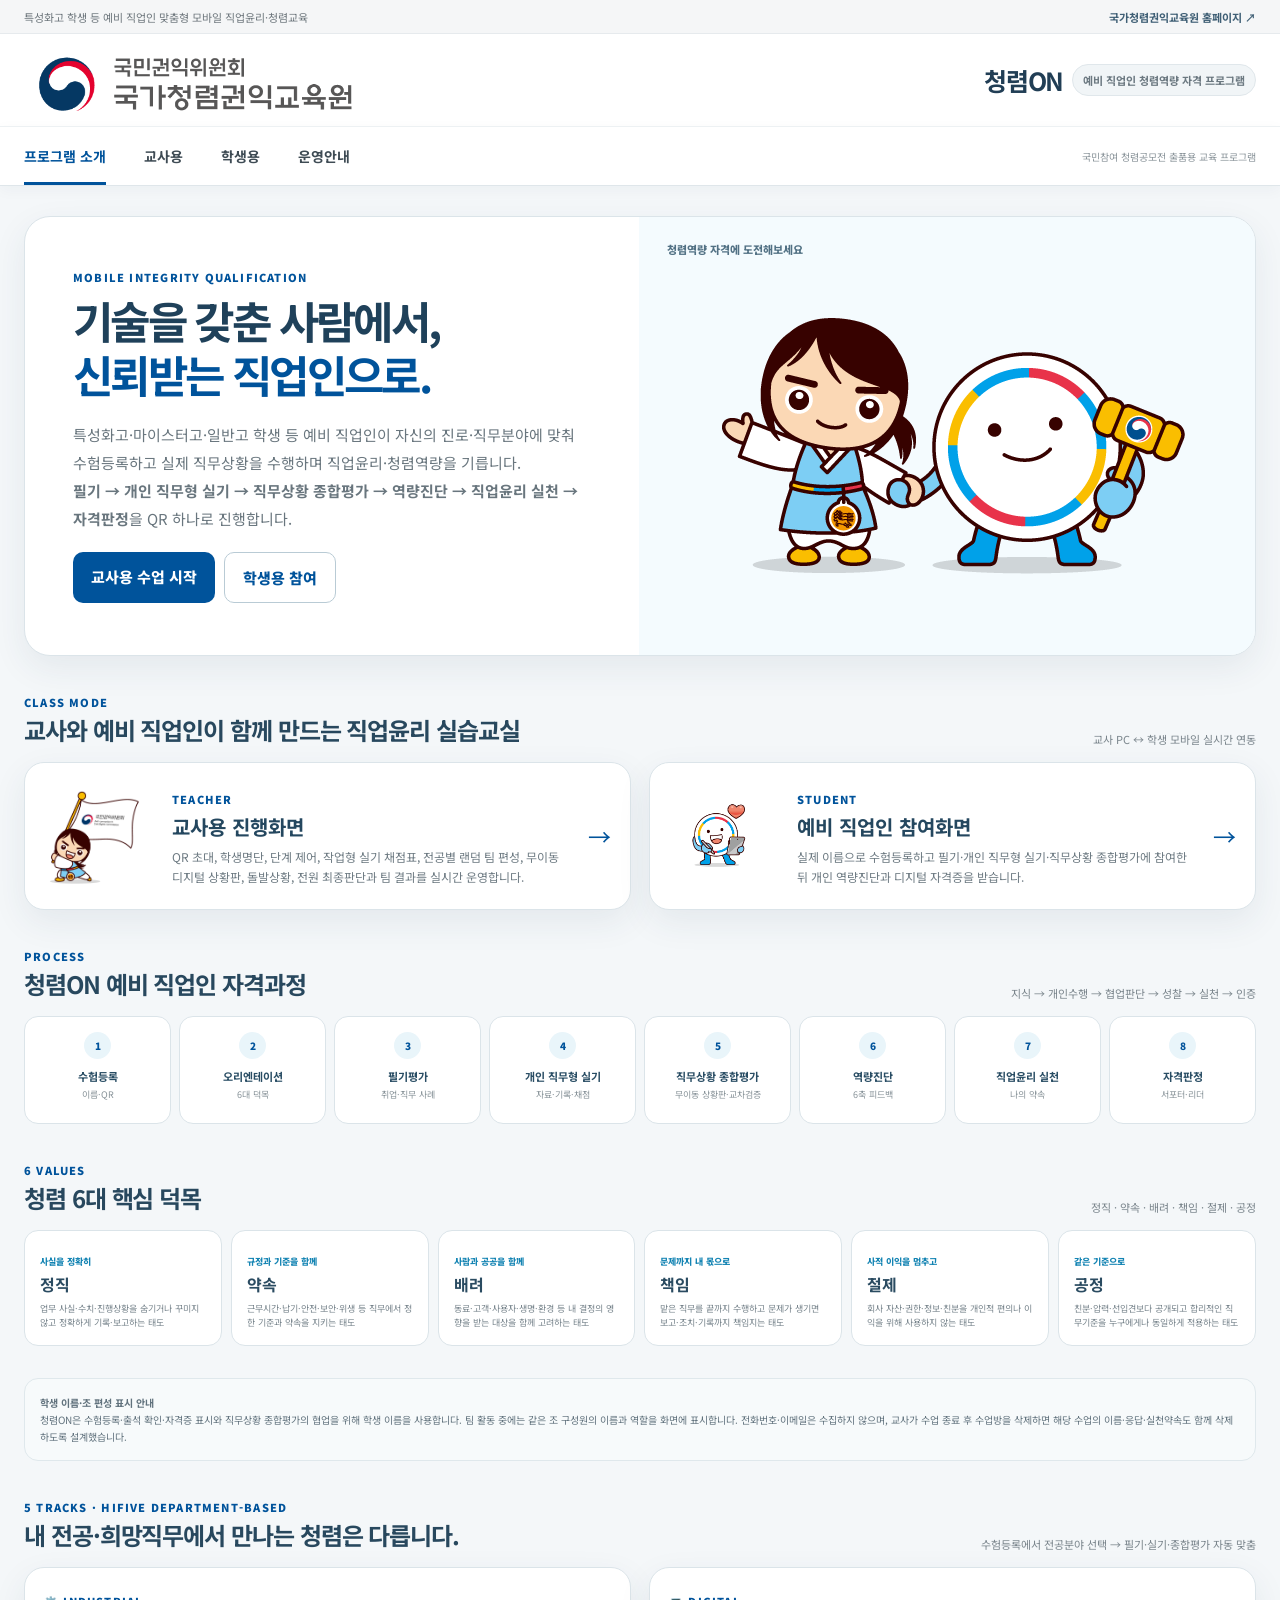
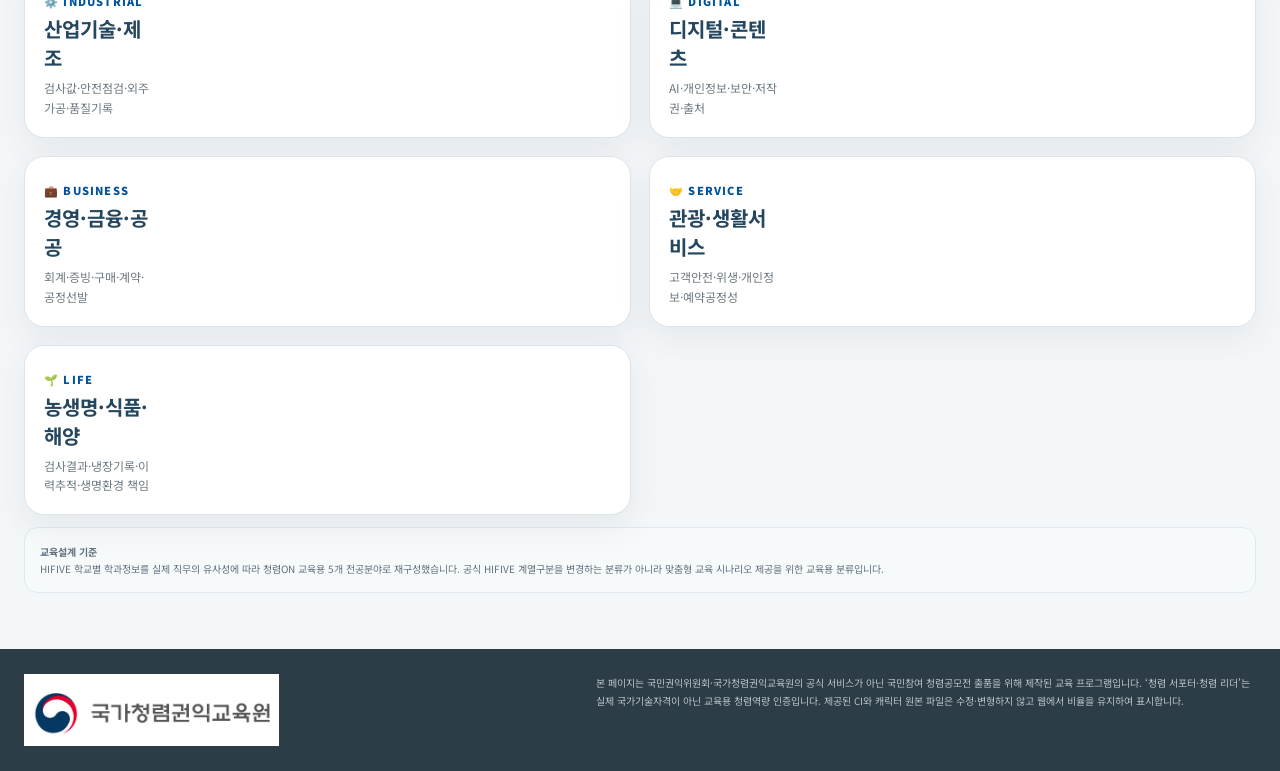
==== index.html @ a8a43e07 "Add files via upload" ====
<!doctype html><html lang="ko"><head><meta charset="utf-8"><meta name="viewport" content="width=device-width,initial-scale=1"><title>청렴ON | 선택으로 완성하는 청렴역량</title><link rel="stylesheet" href="assets/styles.css?v=8.7.0"></head><body>
<a class="skip" href="#main">본문 바로가기</a><div class="utility"><div class="utility-inner"><span>특성화고 학생 등 예비 직업인 맞춤형 모바일 직업윤리·청렴교육</span><a href="https://edu.acrc.go.kr/" target="_blank" rel="noopener">국가청렴권익교육원 홈페이지 ↗</a></div></div>
<header class="site-header"><div class="header-inner"><img class="official-ci" src="assets/official/ci-education.png" alt="국가청렴권익교육원"><div class="service-tag"><strong>청렴ON</strong><span>예비 직업인 청렴역량 자격 프로그램</span></div></div></header>
<nav class="main-nav"><div class="nav-inner"><a class="active" href="index.html">프로그램 소개</a><a href="teacher.html">교사용</a><a href="student.html">학생용</a><a href="SETUP.html">운영안내</a><span class="nav-spacer"></span><span class="contest-note">국민참여 청렴공모전 출품용 교육 프로그램</span></div></nav>
<main id="main" class="main-wrap"><section class="hero"><div class="hero-copy"><span class="eyebrow">MOBILE INTEGRITY QUALIFICATION</span><h1>기술을 갖춘 사람에서,<br><em>신뢰받는 직업인으로.</em></h1><p>특성화고·마이스터고·일반고 학생 등 예비 직업인이 자신의 진로·직무분야에 맞춰 수험등록하고 실제 직무상황을 수행하며 직업윤리·청렴역량을 기릅니다.<br><b>필기 → 개인 직무형 실기 → 직무상황 종합평가 → 역량진단 → 직업윤리 실천 → 자격판정</b>을 QR 하나로 진행합니다.</p><div class="hero-actions"><a class="btn primary large" href="teacher.html">교사용 수업 시작</a><a class="btn outline large" href="student.html">학생용 참여</a></div></div><div class="hero-visual"><img class="official-character hero-character" src="assets/official/character-together.png" alt="국민권익위원회 캐릭터가 함께 서 있는 모습"></div></section>
<section class="section"><div class="section-title"><div><span class="eyebrow">CLASS MODE</span><h2>교사와 예비 직업인이 함께 만드는 직업윤리 실습교실</h2></div><p>교사 PC ↔ 학생 모바일 실시간 연동</p></div><div class="role-grid"><a class="role-card" href="teacher.html"><img class="official-character role-character" src="assets/official/character-class-open.png" alt="청렴ON 안내 캐릭터"><div><span class="eyebrow">TEACHER</span><h3>교사용 진행화면</h3><p>QR 초대, 학생명단, 단계 제어, 작업형 실기 채점표, 전공별 랜덤 팀 편성, 무이동 디지털 상황판, 돌발상황, 전원 최종판단과 팀 결과를 실시간 운영합니다.</p></div><span class="arrow">→</span></a><a class="role-card" href="student.html"><img class="official-character role-character" src="assets/official/character-tablet.png" alt="태블릿을 사용하는 국민권익위원회 캐릭터"><div><span class="eyebrow">STUDENT</span><h3>예비 직업인 참여화면</h3><p>실제 이름으로 수험등록하고 필기·개인 직무형 실기·직무상황 종합평가에 참여한 뒤 개인 역량진단과 디지털 자격증을 받습니다.</p></div><span class="arrow">→</span></a></div></section>
<section class="section"><div class="section-title"><div><span class="eyebrow">PROCESS</span><h2>청렴ON 예비 직업인 자격과정</h2></div><p>지식 → 개인수행 → 협업판단 → 성찰 → 실천 → 인증</p></div><div class="flow"><div class="flow-item"><span class="num">1</span><b>수험등록</b><span>이름·QR</span></div><div class="flow-item"><span class="num">2</span><b>오리엔테이션</b><span>6대 덕목</span></div><div class="flow-item"><span class="num">3</span><b>필기평가</b><span>취업·직무 사례</span></div><div class="flow-item"><span class="num">4</span><b>개인 직무형 실기</b><span>자료·기록·채점</span></div><div class="flow-item"><span class="num">5</span><b>직무상황 종합평가</b><span>무이동 상황판·교차검증</span></div><div class="flow-item"><span class="num">6</span><b>역량진단</b><span>6축 피드백</span></div><div class="flow-item"><span class="num">7</span><b>직업윤리 실천</b><span>나의 약속</span></div><div class="flow-item"><span class="num">8</span><b>자격판정</b><span>서포터·리더</span></div></div></section>
<section class="section"><div class="section-title"><div><span class="eyebrow">6 VALUES</span><h2>청렴 6대 핵심 덕목</h2></div><p>정직 · 약속 · 배려 · 책임 · 절제 · 공정</p></div><div id="virtues" class="virtue-grid"></div></section>
<section class="section privacy-note"><b>학생 이름·조 편성 표시 안내</b><br>청렴ON은 수험등록·출석 확인·자격증 표시와 직무상황 종합평가의 협업을 위해 학생 이름을 사용합니다. 팀 활동 중에는 같은 조 구성원의 이름과 역할을 화면에 표시합니다. 전화번호·이메일은 수집하지 않으며, 교사가 수업 종료 후 수업방을 삭제하면 해당 수업의 이름·응답·실천약속도 함께 삭제하도록 설계했습니다.</section><section class="section"><div class="section-title"><div><span class="eyebrow">5 TRACKS · HIFIVE DEPARTMENT-BASED</span><h2>내 전공·희망직무에서 만나는 청렴은 다릅니다.</h2></div><p>수험등록에서 전공분야 선택 → 필기·실기·종합평가 자동 맞춤</p></div><div class="role-grid"><div class="role-card"><div><span class="eyebrow">⚙️ INDUSTRIAL</span><h3>산업기술·제조</h3><p>검사값·안전점검·외주가공·품질기록</p></div></div><div class="role-card"><div><span class="eyebrow">💻 DIGITAL</span><h3>디지털·콘텐츠</h3><p>AI·개인정보·보안·저작권·출처</p></div></div><div class="role-card"><div><span class="eyebrow">💼 BUSINESS</span><h3>경영·금융·공공</h3><p>회계·증빙·구매·계약·공정선발</p></div></div><div class="role-card"><div><span class="eyebrow">🤝 SERVICE</span><h3>관광·생활서비스</h3><p>고객안전·위생·개인정보·예약공정성</p></div></div><div class="role-card"><div><span class="eyebrow">🌱 LIFE</span><h3>농생명·식품·해양</h3><p>검사결과·냉장기록·이력추적·생명환경 책임</p></div></div></div><div class="privacy-note" style="margin-top:12px"><b>교육설계 기준</b><br>HIFIVE 학교별 학과정보를 실제 직무의 유사성에 따라 청렴ON 교육용 5개 전공분야로 재구성했습니다. 공식 HIFIVE 계열구분을 변경하는 분류가 아니라 맞춤형 교육 시나리오 제공을 위한 교육용 분류입니다.</div></section></main>
<footer class="site-footer"><div class="footer-inner"><img class="footer-ci" src="assets/official/ci-commission.jpg" alt="국민권익위원회 국가청렴권익교육원"><div class="footer-disclaimer">본 페이지는 국민권익위원회·국가청렴권익교육원의 공식 서비스가 아닌 국민참여 청렴공모전 출품을 위해 제작된 교육 프로그램입니다. ‘청렴 서포터·청렴 리더’는 실제 국가기술자격이 아닌 교육용 청렴역량 인증입니다. 제공된 CI와 캐릭터 원본 파일은 수정·변형하지 않고 웹에서 비율을 유지하여 표시합니다.</div></div></footer>
<script src="js/content.js?v=8.7.0"></script><script>document.getElementById('virtues').innerHTML=CHEONGRYEOM_CONTENT.virtues.map(v=>`<article class="virtue-card"><small>${v.tag}</small><b>${v.name}</b><p>${v.desc}</p></article>`).join('');</script></body></html>
---- assets/styles.css ----
@import url('https://fonts.googleapis.com/css2?family=Noto+Sans+KR:wght@400;500;600;700;800;900&display=swap');
:root{--navy:#00539b;--navy2:#083e6b;--deep:#263a4b;--blue:#159bd7;--sky:#eef8fc;--pale:#f6f9fb;--red:#e71d45;--yellow:#f7b916;--ink:#242b31;--muted:#6d7880;--line:#dbe4e9;--green:#168064;--gold:#aa7610;--white:#fff;--shadow:0 12px 34px rgba(34,65,86,.08)}
*{box-sizing:border-box}html{font-family:'Noto Sans KR','Malgun Gothic',sans-serif;color:var(--ink);background:#f4f7f9}body{margin:0}button,input,textarea,select{font:inherit}button{cursor:pointer}a{color:inherit;text-decoration:none}.hidden{display:none!important}.skip{position:absolute;left:-9999px}.skip:focus{left:12px;top:8px;background:#fff;border:2px solid var(--navy);padding:10px;z-index:999}
.utility{height:34px;background:#f5f6f7;border-bottom:1px solid #e6eaed;color:#6e777d;font-size:11px}.utility-inner,.header-inner,.nav-inner,.main-wrap,.footer-inner{max-width:1320px;margin:auto}.utility-inner{height:100%;padding:0 24px;display:flex;align-items:center;justify-content:space-between}.utility-inner a{font-weight:700;color:#3f5f75}
.site-header{background:#fff}.header-inner{height:92px;padding:0 24px;display:flex;align-items:center;justify-content:space-between}.official-ci{display:block;width:340px;height:auto;max-width:48vw}.service-tag{display:flex;align-items:center;gap:9px}.service-tag strong{font-size:25px;letter-spacing:-.05em;color:#213e55}.service-tag span{font-size:11px;font-weight:700;color:#6b7880;background:#f1f5f7;border:1px solid #e0e7eb;border-radius:999px;padding:7px 10px}
.main-nav{background:#fff;border-top:1px solid #edf1f3;border-bottom:1px solid #dfe6ea;box-shadow:0 4px 14px rgba(25,56,75,.04)}.nav-inner{height:58px;padding:0 24px;display:flex;align-items:center;gap:38px}.nav-inner a{font-size:14px;font-weight:700;color:#3e4b54;position:relative;height:58px;display:flex;align-items:center}.nav-inner a.active,.nav-inner a:hover{color:var(--navy)}.nav-inner a.active:after{content:'';position:absolute;left:0;right:0;bottom:0;height:3px;background:var(--navy)}.nav-spacer{flex:1}.contest-note{font-size:10px;color:#8a949a}
.main-wrap{padding:30px 24px 56px}.hero{background:#fff;border:1px solid var(--line);border-radius:26px;box-shadow:var(--shadow);display:grid;grid-template-columns:1.05fr .95fr;min-height:410px;overflow:hidden}.hero-copy{padding:52px 48px;display:flex;flex-direction:column;justify-content:center}.eyebrow{font-size:11px;letter-spacing:.11em;color:var(--navy);font-weight:900;margin-bottom:9px}.hero h1{font-size:44px;line-height:1.22;letter-spacing:-.06em;margin:0;color:#1f415a}.hero h1 em{font-style:normal;color:var(--navy)}.hero p{font-size:15px;line-height:1.85;color:#69767e;margin:20px 0}.hero-actions{display:flex;gap:9px;flex-wrap:wrap}.hero-visual{background:#f4fbfe;display:flex;align-items:center;justify-content:center;padding:25px;position:relative}.hero-visual:before{content:'청렴역량 자격에 도전해보세요';position:absolute;top:24px;left:28px;font-size:11px;font-weight:800;color:#527184}.official-character{display:block;width:auto;height:auto;max-width:100%;object-fit:contain;object-position:center}.hero-character{max-width:566px}.character-panel{background:#fff;border:1px solid var(--line);border-radius:16px;display:flex;align-items:center;justify-content:center;padding:12px;overflow:hidden}.character-panel img{display:block;width:auto;height:auto;max-width:100%}.no-edit-note{font-size:9px;color:#8b969d;margin-top:7px;text-align:center}
.btn{border:0;border-radius:10px;padding:11px 15px;font-weight:800;transition:.15s}.btn.primary{background:var(--navy);color:#fff}.btn.primary:hover{background:#06477e}.btn.outline{background:#fff;color:var(--navy);border:1px solid #b9cbd5}.btn.soft{background:#eaf6fb;color:#135d84}.btn.danger{background:#fff1f3;color:#a91e39;border:1px solid #efcbd2}.btn.gold{background:#9e7219;color:#fff}.btn.full{width:100%}.btn.large{padding:14px 18px;font-size:15px}.btn:disabled{opacity:.42;cursor:not-allowed}
.section{margin-top:32px}.section-title{display:flex;align-items:end;justify-content:space-between;margin-bottom:15px}.section-title h2{font-size:24px;color:#28485e;letter-spacing:-.045em;margin:0}.section-title p{font-size:11px;color:#7a858c;margin:0}.role-grid{display:grid;grid-template-columns:1fr 1fr;gap:18px}.role-card{background:#fff;border:1px solid var(--line);border-radius:20px;box-shadow:var(--shadow);display:grid;grid-template-columns:110px 1fr auto;align-items:center;gap:18px;padding:19px;transition:.17s}.role-card:hover{transform:translateY(-2px);border-color:#b5d1de}.role-character{width:100px;height:auto;max-width:100%}.role-card h3{font-size:20px;color:#24475f;margin:3px 0 6px}.role-card p{font-size:12px;line-height:1.65;color:#6e7b83;margin:0}.arrow{font-size:23px;color:var(--navy)}
.flow{display:grid;grid-template-columns:repeat(8,1fr);gap:8px}.flow-item{background:#fff;border:1px solid var(--line);border-radius:14px;padding:15px 8px;text-align:center;min-height:108px}.flow-item .num{display:grid;place-items:center;width:27px;height:27px;border-radius:50%;background:#e9f5fa;color:var(--navy);font-size:10px;font-weight:900;margin:0 auto 9px}.flow-item b{display:block;font-size:11px;color:#294d64}.flow-item span{display:block;font-size:9px;color:#879298;margin-top:4px}.virtue-grid{display:grid;grid-template-columns:repeat(6,1fr);gap:9px}.virtue-card{background:#fff;border:1px solid var(--line);border-radius:14px;padding:15px}.virtue-card small{font-size:9px;color:#1484b3;font-weight:800}.virtue-card b{display:block;color:#2a4b61;margin:2px 0}.virtue-card p{font-size:9px;line-height:1.6;color:#76838b;margin:6px 0 0}.privacy-note{background:#f7fafb;border:1px solid #dfe8ec;border-radius:14px;padding:15px;font-size:10px;line-height:1.7;color:#61727d}
.site-footer{background:#2d3d48;color:#d9e1e5}.footer-inner{padding:25px 24px;display:flex;justify-content:space-between;gap:30px;font-size:10px;line-height:1.8}.footer-ci{width:255px;height:auto;max-width:45vw;background:#fff}.footer-disclaimer{max-width:660px;color:#b8c2c8}
/* app header */
.app-body{min-height:100vh;background:#f3f6f8}.app-top{position:sticky;top:0;z-index:60;background:#fff;border-bottom:1px solid var(--line);box-shadow:0 3px 12px rgba(23,52,70,.04)}.app-top-inner{max-width:1500px;height:76px;margin:auto;padding:0 22px;display:flex;align-items:center;justify-content:space-between}.app-logo{width:285px;height:auto;max-width:48vw}.app-service{display:flex;align-items:center;gap:9px}.app-service b{font-size:19px;color:#27475e}.mode-label{font-size:9px;color:#fff;background:var(--navy);padding:5px 7px;border-radius:5px;font-weight:900}.status-pill{font-size:10px;background:#eef6f9;color:#315c72;padding:7px 10px;border-radius:999px;font-weight:800}.status-pill.online:before{content:'● ';color:#11a277}.status-pill.error{background:#fff0f2;color:#b21f3c}.app-shell{max-width:1500px;margin:auto;padding:24px}.card{background:#fff;border:1px solid var(--line);border-radius:20px;box-shadow:var(--shadow)}
input,textarea,select{width:100%;border:1px solid #c8d5dc;border-radius:10px;padding:12px 13px;background:#fff;outline:none}input:focus,textarea:focus,select:focus{border-color:#178bc0;box-shadow:0 0 0 3px rgba(21,155,215,.10)}label{display:block;font-size:11px;font-weight:800;color:#4b5962;margin:10px 0 5px}.helper{font-size:10px;color:#7d8b93;line-height:1.7}.field-note{font-size:9px;line-height:1.55;color:#7f8c94;margin-top:5px}.setup-block{max-width:980px;margin:45px auto;padding:30px}.setup-grid{display:grid;grid-template-columns:1.1fr .9fr;gap:26px}.setup-visual{background:#f3fbfe;border-radius:16px;padding:18px;display:flex;align-items:center;justify-content:center}.setup-visual img{max-width:333px}.setup-block h1{color:#24485f;letter-spacing:-.05em;margin:5px 0 11px}.setup-info{background:#f7fafb;border-radius:14px;padding:16px}.setup-info li{font-size:10px;line-height:1.85;color:#617079}.toast{position:fixed;left:50%;bottom:22px;transform:translate(-50%,20px);opacity:0;background:#172530;color:#fff;padding:10px 15px;border-radius:10px;font-size:11px;z-index:100;transition:.2s}.toast.show{opacity:1;transform:translate(-50%,0)}
/* teacher */
.teacher-layout{display:grid;grid-template-columns:300px 1fr;gap:20px}.teacher-side{padding:17px;position:sticky;top:100px;height:calc(100vh - 124px);overflow:auto}.room-panel{background:#eef8fc;border:1px solid #cfe5ee;border-radius:14px;padding:14px;text-align:center}.room-panel small{font-size:9px;color:#567282}.room-panel strong{display:block;font-size:35px;letter-spacing:.12em;color:#174e70;margin:3px 0 8px}.qr-wrap{display:grid;place-items:center;min-height:185px;padding:10px}.qr-wrap img,.qr-wrap canvas{max-width:170px!important;height:auto!important}.participant-row{display:flex;justify-content:space-between;align-items:center;border-top:1px solid var(--line);border-bottom:1px solid var(--line);padding:11px 2px;font-size:10px}.participant-row strong{font-size:22px;color:#23526f}.stage-nav{display:grid;gap:4px;margin:13px 0}.stage-btn{border:0;background:transparent;border-radius:9px;padding:8px 9px;text-align:left;color:#66757f;font-size:10px;font-weight:700}.stage-btn span{display:inline-grid;place-items:center;width:23px;height:23px;border-radius:50%;background:#eef3f5;margin-right:7px;font-size:8px}.stage-btn.active{background:#e9f5fa;color:#174f70}.stage-btn.active span{background:#17658e;color:#fff}.side-actions{display:grid;gap:6px}.teacher-main{display:grid;gap:17px}.control-card{padding:22px;min-height:330px}.section-head{display:flex;justify-content:space-between;gap:14px;align-items:start}.section-head h1,.section-head h3{margin:3px 0;color:#284c64;letter-spacing:-.04em}.section-head h1{font-size:26px}.control-actions{display:flex;gap:7px;flex-wrap:wrap}.content-box{background:#f7fafb;border-radius:15px;padding:20px;margin-top:17px}.teacher-content-grid{display:grid;grid-template-columns:1fr 210px;gap:18px;align-items:center}.teacher-char img{max-width:200px}.content-box h2{font-size:22px;line-height:1.5;color:#27343c;margin:7px 0}.context-box{font-size:11px;color:#60717a;line-height:1.75;margin:11px 0}.option-grid{display:grid;grid-template-columns:1fr 1fr;gap:8px}.option-view{background:#fff;border:1px solid var(--line);border-radius:10px;padding:10px;font-size:10px;line-height:1.55}.option-view b{color:#1c6388}.teacher-grid{display:grid;grid-template-columns:1.2fr .8fr;gap:17px}.stats-card,.competency-card,.roster-card{padding:19px;min-height:280px}.response-chip{font-size:9px;background:#edf6f9;color:#215b79;padding:6px 8px;border-radius:999px;font-weight:900}.bar-row{display:grid;grid-template-columns:26px 1fr 72px;gap:8px;align-items:center;margin:12px 0}.bar-letter{font-weight:900;color:#1c6388}.bar-track{height:24px;background:#edf2f4;border-radius:7px;overflow:hidden}.bar-fill{height:100%;background:#1888b9;transition:.3s}.bar-value{text-align:right;font-size:9px;font-weight:800}.change-box{margin-top:12px;background:#eff8fc;border:1px solid #d1e7f0;border-radius:10px;padding:10px;font-size:10px;color:#355d70}.empty{min-height:170px;display:grid;place-items:center;text-align:center;color:#8a979f;font-size:10px}.comp-row{margin:11px 0}.comp-meta{display:flex;justify-content:space-between;font-size:9px;margin-bottom:4px}.comp-meta b{color:#1a5d80}.comp-track{height:7px;background:#edf2f4;border-radius:99px;overflow:hidden}.comp-track span{display:block;height:100%;background:#167fae;border-radius:99px}.discussion-tools{display:flex;gap:6px;margin-top:11px}.result-summary{display:grid;grid-template-columns:repeat(3,1fr);gap:8px;margin-top:12px}.result-tile{background:#fff;border:1px solid var(--line);border-radius:11px;padding:12px;text-align:center}.result-tile b{font-size:23px;color:#225674;display:block}.result-tile span{font-size:8px;color:#7d8990}.roster-card{margin-top:17px}.roster-list{display:grid;grid-template-columns:repeat(4,1fr);gap:7px;margin-top:12px}.roster-item{border:1px solid var(--line);background:#fbfcfd;border-radius:9px;padding:9px}.roster-item b{display:block;font-size:11px;color:#294e65}.roster-item span{font-size:8px;color:#7e8b93}.roster-item.done{background:#f1f9f6;border-color:#d3e9e1}
/* student */
.student-top .app-top-inner{height:64px;padding:0 13px}.student-top .app-logo{width:235px;max-width:70vw}.student-shell{max-width:540px;margin:auto;padding:15px 13px 42px}.student-progress{margin:1px 2px 12px}.progress-meta{display:flex;justify-content:space-between;font-size:9px;color:#75838b;margin-bottom:5px}.progress-track{height:7px;background:#dfe8ec;border-radius:99px;overflow:hidden}.progress-track span{display:block;height:100%;background:#1685b5;transition:.25s}.student-card{padding:20px;min-height:450px}.student-header-grid{display:grid;grid-template-columns:1fr 132px;gap:12px;align-items:center}.student-character{display:flex;align-items:center;justify-content:center}.student-character img{max-width:128px}.student-card h1{font-size:27px;line-height:1.35;color:#244a62;letter-spacing:-.055em;margin:7px 0}.student-card h2{font-size:21px;line-height:1.45;letter-spacing:-.045em;margin:11px 0}.student-card h3{font-size:14px;line-height:1.55}.stage-tag{display:inline-flex;padding:5px 8px;border-radius:999px;background:#e9f5fa;color:#175f84;font-size:8px;font-weight:900}.student-context{background:#f7fafb;border-radius:12px;padding:13px;font-size:11px;line-height:1.75;color:#5e6d76;margin:12px 0}.choices{display:grid;gap:8px;margin-top:13px}.choice{width:100%;border:1px solid #c8d5dc;border-radius:12px;background:#fff;padding:12px;text-align:left;display:grid;grid-template-columns:29px 1fr;gap:8px;color:#293841}.choice-letter{width:26px;height:26px;border-radius:7px;background:#edf4f7;display:grid;place-items:center;color:#1c6388;font-weight:900}.choice.selected{border-color:#176b94;background:#f7fbfd;box-shadow:0 0 0 2px rgba(23,107,148,.07)}.choice:disabled{cursor:default}.student-submit{margin-top:16px}.feedback{margin-top:12px;border-radius:10px;padding:11px;font-size:10px;line-height:1.7}.feedback.info{background:#edf6fb;color:#31576b}.feedback.good{background:#edf8f4;color:#1c6653}.waiting{text-align:center;padding:34px 8px}.waiting img{max-width:250px;margin:auto}.waiting h2{color:#284c64}.waiting p{font-size:10px;color:#73818a;line-height:1.8}.student-virtues{display:grid;grid-template-columns:1fr 1fr;gap:7px;margin-top:12px}.student-virtue{border:1px solid var(--line);border-radius:10px;padding:9px}.student-virtue b{display:block;color:#28506a}.student-virtue span{font-size:9.5px;font-weight:700;color:#526873;line-height:1.7}.student-comp{margin:16px 0}.score-box{background:#f7fafb;border-radius:13px;padding:13px;margin:13px 0}.score-main{display:flex;justify-content:space-between;align-items:end}.score-main strong{font-size:36px;color:#225979}.score-grid{display:grid;grid-template-columns:1fr 1fr;gap:7px;margin-top:8px}.score-grid div{background:#fff;border:1px solid var(--line);border-radius:8px;padding:8px}.score-grid span{display:block;font-size:8px;color:#7c8990}.score-grid b{font-size:16px;color:#275873}.certificate{position:relative;overflow:hidden;border:3px double #1e5b7e;padding:19px 13px;text-align:center;background:#fff;margin-top:12px}.certificate img{width:245px;height:auto;max-width:90%}.certificate .cert-type{font-size:8px;color:#77848c;margin-top:11px}.certificate h2{font-size:27px;color:#255b79;margin:7px}.certificate.leader h2{color:#8e6817}.certificate .cert-name{font-size:19px;font-weight:900;margin:10px}.certificate .cert-text{font-size:9px;color:#5f6d75;line-height:1.8}.certificate .cert-date{font-size:9px;font-weight:700;margin-top:11px}.public-result{background:#f1f8fb;border-radius:10px;padding:10px;margin-top:11px;font-size:9px;color:#416173}.pledge-area textarea{min-height:105px;resize:vertical}.name-privacy{background:#fff8e9;border:1px solid #f1dfae;border-radius:10px;padding:9px;font-size:8px;color:#6f6042;line-height:1.6;margin-top:10px}
.config-alert{max-width:820px;margin:50px auto;padding:30px}.config-alert h1{color:#244a62}.code-line{background:#172530;color:#dce9ef;border-radius:9px;padding:11px;font-family:monospace;font-size:9px;overflow:auto}
@media(max-width:1100px){.flow{grid-template-columns:repeat(4,1fr)}.virtue-grid{grid-template-columns:repeat(3,1fr)}.teacher-layout{grid-template-columns:260px 1fr}.teacher-grid{grid-template-columns:1fr}.option-grid{grid-template-columns:1fr}.teacher-content-grid{grid-template-columns:1fr}.teacher-char{display:none}.roster-list{grid-template-columns:repeat(3,1fr)}}
@media(max-width:760px){.utility{display:none}.header-inner{height:70px;padding:0 13px}.official-ci{width:260px;max-width:66vw}.service-tag strong{font-size:18px}.service-tag span{display:none}.nav-inner{height:50px;padding:0 13px;gap:22px;overflow:auto}.nav-inner a{height:50px;white-space:nowrap;font-size:12px}.contest-note{display:none}.main-wrap{padding:16px 13px 36px}.hero{grid-template-columns:1fr}.hero-copy{padding:29px 22px}.hero h1{font-size:30px}.hero p{font-size:12px}.hero-visual{padding:18px}.hero-visual:before{display:none}.hero-character{max-width:100%}.role-grid{grid-template-columns:1fr}.role-card{grid-template-columns:80px 1fr auto}.role-character{width:72px}.flow{grid-template-columns:repeat(2,1fr)}.virtue-grid{grid-template-columns:repeat(2,1fr)}.footer-inner{flex-direction:column}.footer-ci{max-width:260px}.setup-grid{grid-template-columns:1fr}.teacher-layout{display:block}.teacher-side{position:static;height:auto;margin-bottom:14px}.teacher-grid{grid-template-columns:1fr}.section-head{flex-direction:column}.roster-list{grid-template-columns:repeat(2,1fr)}.student-header-grid{grid-template-columns:1fr 100px}.student-character img{max-width:98px}}
@media(max-width:390px){.student-header-grid{grid-template-columns:1fr}.student-character{display:none}.student-virtues{grid-template-columns:1fr}.roster-list{grid-template-columns:1fr}}
@media print{body *{visibility:hidden}.certificate,.certificate *{visibility:visible}.certificate{position:absolute;left:0;top:0;width:100%;box-shadow:none}}


/* v4 - 6대 청렴역량 조합 기반 청렴유형 */
.integrity-type-card{
  margin:16px 0;
  padding:16px;
  border:1px solid #cfe2ea;
  border-radius:16px;
  background:linear-gradient(135deg,#f8fcfe,#eef8fc);
  display:grid;
  grid-template-columns:72px 1fr;
  gap:14px;
  align-items:start
}
.integrity-type-card.compact{grid-template-columns:56px 1fr;padding:12px}
.integrity-type-symbol{
  width:68px;height:68px;border-radius:50%;
  display:grid;place-items:center;
  background:#fff;border:1px solid #d8e7ed;
  font-size:34px;box-shadow:0 7px 18px rgba(30,92,120,.08)
}
.integrity-type-kicker{
  display:block;font-size:8px;font-weight:900;letter-spacing:.08em;
  color:#1676a2;margin-bottom:3px
}
.integrity-type-card h3{
  margin:0 0 5px!important;font-size:18px!important;color:#234e68!important
}
.integrity-type-figure{
  font-size:10px;color:#5f737f;margin-bottom:8px
}
.integrity-type-figure b{color:#245d7b}
.integrity-type-top{display:flex;gap:6px;flex-wrap:wrap;margin-bottom:8px}
.integrity-type-top span{
  padding:5px 8px;border-radius:999px;background:#fff;
  border:1px solid #d7e5eb;font-size:9px;font-weight:800;color:#245b76
}
.integrity-type-card p{
  margin:0 0 9px;font-size:10px;line-height:1.7;color:#536873
}
.integrity-mission{
  padding:9px 10px;border-radius:10px;background:#fff9e8;
  border:1px solid #f0dfac;font-size:9px;line-height:1.65;color:#675939
}
.integrity-type-card small{
  display:block;margin-top:7px;font-size:7.5px;line-height:1.5;color:#829097
}
.cert-integrity-type{
  display:inline-block;margin:1px 0 10px;padding:5px 9px;border-radius:999px;
  background:#eef7fb;color:#245d7b;font-size:8px;font-weight:900
}
.type-distribution{
  margin-top:12px;padding:12px;border:1px solid #d7e5eb;border-radius:12px;background:#f8fbfc
}
.type-distribution>b{display:block;font-size:10px;color:#2b566f;margin-bottom:8px}
.type-distribution-grid{display:grid;grid-template-columns:repeat(3,1fr);gap:6px}
.type-distribution-grid span{
  display:flex;justify-content:space-between;gap:8px;
  border:1px solid #e0e9ed;border-radius:8px;background:#fff;padding:7px;
  font-size:8px;color:#64757e
}
.type-distribution-grid strong{color:#285c78}
.type-distribution small{display:block;margin-top:7px;font-size:7.5px;color:#839097}
@media(max-width:520px){
  .integrity-type-card{grid-template-columns:1fr;text-align:left}
  .integrity-type-symbol{width:58px;height:58px;font-size:29px}
  .type-distribution-grid{grid-template-columns:1fr 1fr}
}


/* v5.0 작업형 실기시험 고도화 */
.work-exam-head{display:flex;justify-content:space-between;gap:14px;align-items:flex-start;margin-bottom:12px}.work-exam-head h2{margin:5px 0 6px!important}.work-exam-head p{font-size:10px;line-height:1.65;color:#61727c;margin:0}.work-code{min-width:72px;padding:9px 10px;border-radius:12px;background:#063b5c;color:#fff;text-align:center}.work-code small{display:block;font-size:7px;opacity:.72}.work-code b{display:block;font-size:13px;letter-spacing:.06em;margin-top:2px}
.work-timer{display:grid;grid-template-columns:auto auto;justify-content:space-between;gap:8px;align-items:center;border:1px solid #bcdbe8;background:#edf8fc;border-radius:14px;padding:10px 12px;margin:12px 0}.work-timer span{font-size:8px;font-weight:900;color:#39728e}.work-timer b{display:block;font-size:24px;color:#064c72;line-height:1}.work-timer small{grid-column:1/-1;font-size:7.5px;color:#70828a}.work-timer.idle b{font-size:16px}.work-timer.expired{background:#fff3f3;border-color:#efc1c1}.work-timer.expired b{color:#b03b3b}
.work-notice{display:flex;gap:10px;align-items:flex-start;padding:10px 11px;border-radius:12px;background:#fff9e8;border:1px solid #efdfad;margin-bottom:12px}.work-notice b{font-size:9px;color:#765d19;white-space:nowrap}.work-notice span{font-size:8px;line-height:1.55;color:#796b45}.work-context{padding:13px;border-radius:12px;background:#f5f8fa;border-left:4px solid #1676a2;font-size:10px;line-height:1.7;color:#4d626d;margin-bottom:14px}
.work-section{border:1px solid #d8e5eb;border-radius:16px;padding:13px;margin:12px 0;background:#fff}.work-section-title{display:flex;gap:9px;align-items:center;margin-bottom:11px}.work-section-title>span{display:grid;place-items:center;width:28px;height:28px;border-radius:9px;background:#0b719d;color:#fff;font-size:9px;font-weight:900}.work-section-title b{display:block;font-size:11px;color:#214f68}.work-section-title small{display:block;font-size:7.5px;color:#7f9098;margin-top:2px}
.work-docs{display:grid;grid-template-columns:repeat(2,1fr);gap:7px}.work-doc{border:1px solid #d9e5ea;border-radius:11px;background:#f9fbfc;padding:9px;text-align:left;display:grid;grid-template-columns:26px 1fr;gap:2px 7px;align-items:center}.work-doc>span{grid-row:1/3;font-size:20px}.work-doc b{font-size:8px;color:#395d6d}.work-doc small{font-size:7px;color:#8a989e}.work-doc.opened{border-color:#6eb0ce;background:#edf8fc}.work-document{margin-top:8px;padding:11px;border-radius:11px;background:#f7fafb;border:1px dashed #b9d1dc}.work-document b{font-size:9px;color:#245d77}.work-document p{font-size:8.5px;line-height:1.7;color:#5d7079;margin:5px 0 0}.work-document.muted{font-size:8px;color:#8b989e}
.mini-choice-grid{display:grid;grid-template-columns:repeat(2,1fr);gap:7px}.mini-choice{border:1px solid #d4e1e7;background:#fff;border-radius:10px;padding:10px 7px;font-size:9px;font-weight:800;color:#496873}.mini-choice.selected{background:#087ca9;color:#fff;border-color:#087ca9;box-shadow:0 5px 14px rgba(8,124,169,.15)}.criteria-grid{display:grid;grid-template-columns:repeat(2,1fr);gap:6px;margin-bottom:10px}.criteria-chip{display:block}.criteria-chip input{display:none}.criteria-chip span{display:block;text-align:center;padding:9px;border:1px solid #d6e2e7;border-radius:10px;font-size:8.5px;font-weight:800;color:#5e737d;background:#fff}.criteria-chip.selected span{background:#e8f6fb;border-color:#63aeca;color:#17698d}
.vendor-table{border:1px solid #dbe5e9;border-radius:11px;overflow:hidden;margin-top:8px}.vendor-head,.vendor-row{display:grid;grid-template-columns:1.35fr 1fr .7fr 1fr;gap:4px;align-items:center;padding:8px}.vendor-head{background:#eef4f7;font-size:7px;font-weight:900;color:#6d8089}.vendor-row{border-top:1px solid #edf1f3;font-size:7.5px;color:#6c7e86}.vendor-row b{color:#355d70}.work-label{display:block;font-size:8px;font-weight:900;color:#4a6673;margin:10px 0 6px}.work-check{display:flex;gap:8px;align-items:flex-start;padding:10px;border:1px solid #d8e5e9;border-radius:10px;margin-top:9px;background:#f9fbfc}.work-check span{font-size:8px;line-height:1.55;color:#60737c}.work-textarea{width:100%;min-height:92px;resize:vertical;border:1px solid #cfdce2;border-radius:11px;padding:10px;font:inherit;font-size:9px;line-height:1.65;box-sizing:border-box}.work-textarea:focus{outline:2px solid #b9e0f0;border-color:#5caac9}
.ledger-table{border:1px solid #dbe5e9;border-radius:11px;overflow:hidden}.ledger-row{display:grid;grid-template-columns:1.2fr 1fr 1fr;gap:6px;padding:9px;border-top:1px solid #edf1f3;font-size:8px}.ledger-row:first-child{border-top:0}.ledger-row b{color:#365f71}.ledger-row.missing{background:#fff4f1}.ledger-row.missing span:last-child{color:#ad4e3f;font-weight:800}.sequence-selected{display:grid;gap:6px;margin-bottom:10px}.sequence-empty{padding:16px;border:1px dashed #c8d9e0;border-radius:10px;text-align:center;font-size:8px;color:#87959b}.sequence-slot{display:grid;grid-template-columns:28px 1fr auto;gap:8px;align-items:center;border:1px solid #82bfd8;background:#edf9fd;border-radius:10px;padding:8px;text-align:left;font-size:8px;color:#345e70}.sequence-slot>span{display:grid;place-items:center;width:24px;height:24px;border-radius:8px;background:#0a7aa7;color:#fff;font-weight:900}.sequence-slot small{font-size:6.5px;color:#84949b}.action-bank{display:grid;gap:6px}.action-card{display:flex;gap:8px;align-items:center;text-align:left;border:1px solid #d7e2e7;border-radius:10px;background:#fff;padding:9px;font-size:8px;line-height:1.45;color:#556c76}.action-card span{font-size:15px;color:#0c7ba8}.action-card.used{opacity:.42}
.rubric-strip{display:grid;grid-template-columns:repeat(4,1fr);gap:6px}.rubric-strip span{padding:8px 5px;text-align:center;border-radius:9px;background:#f1f6f8;font-size:7px;color:#70828a}.rubric-strip b{display:block;font-size:8px;color:#3f6272;margin-bottom:2px}.candidate-list{display:grid;gap:9px}.candidate-card{border:1px solid #d8e4e8;border-radius:12px;padding:11px;background:#fbfcfd}.candidate-head{display:flex;justify-content:space-between;align-items:center}.candidate-head b{font-size:10px;color:#285b72}.candidate-head strong{font-size:13px;color:#0b7ca9}.candidate-card p{font-size:7.8px;line-height:1.6;color:#65777f}.candidate-sliders{display:grid;gap:7px}.candidate-sliders label>span{display:flex;justify-content:space-between;font-size:7.5px;color:#657a84}.candidate-sliders label>span b{color:#087aa7}.candidate-sliders input[type=range]{width:100%;accent-color:#087ba8}.work-alert{display:flex;gap:9px;align-items:flex-start;margin-top:10px;padding:11px;border-radius:11px;background:#fff4e7;border:1px solid #efca93}.work-alert b{font-size:9px;color:#a16012}.work-alert span{font-size:8px;line-height:1.6;color:#745f44}.locked-result{padding:10px;border-radius:10px;background:#eef8fc;color:#466873;font-size:8px;margin-bottom:9px}.locked-result b{color:#08769f;font-size:11px}.locked-result small{display:block;margin-top:3px;color:#82939a}.response-list{display:grid;gap:7px}.response-card{display:grid;grid-template-columns:25px 1fr;gap:8px;align-items:center;text-align:left;border:1px solid #d7e2e7;border-radius:10px;background:#fff;padding:9px;font-size:8px;line-height:1.5;color:#566c75}.response-card>span{display:grid;place-items:center;width:23px;height:23px;border-radius:7px;background:#eef4f7;color:#4a6c7b;font-weight:900}.response-card.selected{border-color:#5eabc9;background:#ecf8fc;color:#245e77}.response-card.selected>span{background:#0a7ba7;color:#fff}
.work-submit-sticky{position:sticky;bottom:8px;z-index:5;margin-top:14px;padding:10px;border-radius:14px;background:rgba(255,255,255,.96);border:1px solid #ccdde5;box-shadow:0 10px 26px rgba(23,71,93,.13);display:flex;justify-content:space-between;gap:10px;align-items:center}.work-submit-sticky b{display:block;font-size:9px;color:#335e72}.work-submit-sticky small{display:block;font-size:7px;color:#819098;margin-top:2px}.work-score-preview{padding:18px;border-radius:14px;background:linear-gradient(135deg,#eff9fd,#f9fcfd);border:1px solid #cde4ed;text-align:center}.work-score-preview span{display:block;font-size:8px;color:#607985}.work-score-preview b{display:block;font-size:32px;color:#0877a1;margin:3px 0}.work-score-preview small{font-size:7.5px;color:#829198}.practical-breakdown{margin:12px 0;padding:12px;border:1px solid #d6e3e8;border-radius:12px;background:#f8fbfc}.practical-breakdown>b{display:block;font-size:9px;color:#315d71;margin-bottom:7px}.practical-breakdown>div{display:grid;grid-template-columns:1fr auto auto;gap:8px;align-items:center;padding:6px 0;border-top:1px solid #e7eef1;font-size:8px}.practical-breakdown>div:first-of-type{border-top:0}.practical-breakdown strong{font-size:11px;color:#0877a1}.practical-breakdown small{font-size:7px;color:#89979d}
.teacher-timer{display:flex;justify-content:space-between;align-items:center;gap:14px;padding:12px;border:1px solid #cfe0e7;background:#f1f8fb;border-radius:13px;margin:12px 0}.teacher-timer span{font-size:7px;color:#66808b}.teacher-timer b{display:block;font-size:22px;color:#0a739a}.teacher-timer small{display:block;font-size:7px;color:#819097}.teacher-timer-actions{display:flex;gap:7px}.teacher-timer.expired{background:#fff4f4;border-color:#edc5c5}.teacher-timer.expired b{color:#b64a4a}.teacher-work-grid{display:grid;grid-template-columns:1fr 1fr;gap:8px}.teacher-work-card{padding:11px;border:1px solid #dce6ea;border-radius:11px;background:#fafcfd}.teacher-work-card b{font-size:9px;color:#355f72}.teacher-work-card p,.teacher-work-card li{font-size:7.8px;line-height:1.6;color:#697b83}.teacher-work-card ol{padding-left:18px;margin:6px 0}.rubric-teacher{margin-top:8px;padding:10px;border-radius:11px;background:#f7fafb;border:1px solid #dfe8ec}.rubric-teacher>b{display:block;font-size:8px;color:#426575;margin-bottom:6px}.rubric-teacher>div{display:flex;gap:5px;flex-wrap:wrap}.rubric-teacher span{font-size:7px;padding:5px 7px;border-radius:999px;background:#fff;border:1px solid #d8e3e8;color:#607681}.work-live-summary{display:grid;grid-template-columns:repeat(3,1fr);gap:8px}.work-live-summary>div{padding:12px;border:1px solid #dce6ea;border-radius:11px;background:#fafcfd;text-align:center}.work-live-summary span{display:block;font-size:7px;color:#75878f}.work-live-summary b{display:block;font-size:22px;color:#0b789f;margin:3px}.work-live-summary small{font-size:6.5px;color:#8a989d}
@media(max-width:620px){.work-docs,.mini-choice-grid,.criteria-grid{grid-template-columns:1fr 1fr}.vendor-head,.vendor-row{grid-template-columns:1.35fr 1fr .7fr 1fr;font-size:6.5px}.rubric-strip{grid-template-columns:1fr 1fr}.work-submit-sticky{align-items:stretch;flex-direction:column}.work-submit-sticky .btn{width:100%}.teacher-work-grid,.work-live-summary{grid-template-columns:1fr}.teacher-timer{align-items:stretch;flex-direction:column}.teacher-timer-actions .btn{flex:1}}


/* v6.0 종합 팀 작업형 + 작업결과 채점표 */
.work-result-card,.team-score-card{margin:14px 0;border:1px solid #cbe0e9;border-radius:16px;background:linear-gradient(135deg,#f5fbfe,#fff);padding:14px}.work-result-head{display:flex;justify-content:space-between;gap:12px;align-items:flex-start;padding-bottom:10px;border-bottom:1px solid #e2ecef}.work-result-head span{font-size:8px;color:#66808b;font-weight:900}.work-result-head h3{font-size:13px!important;margin:3px 0 0!important;color:#285b72!important}.work-result-head>strong{font-size:30px;color:#0877a1;line-height:1}.work-result-head>strong small{font-size:9px;color:#78909a}.scorecard-rows{display:grid;gap:0;margin-top:8px}.scorecard-row{display:flex;justify-content:space-between;gap:10px;padding:8px 2px;border-top:1px solid #edf2f4;font-size:8.5px;color:#5d727c}.scorecard-row:first-child{border-top:0}.scorecard-row b{color:#176d91}.work-result-feedback{display:grid;grid-template-columns:1fr 1fr;gap:7px;margin-top:9px}.work-result-feedback p{margin:0;padding:9px;border-radius:10px;background:#f6f9fa;font-size:8px;line-height:1.55;color:#637780}.work-result-feedback b{display:block;color:#245f7a;margin-bottom:3px}.teacher-score-list{margin-top:10px}.teacher-score-list>b{display:block;font-size:8px;color:#3c6273;margin-bottom:6px}.teacher-score-detail{border:1px solid #dce6ea;border-radius:9px;background:#fff;margin:5px 0;overflow:hidden}.teacher-score-detail summary{display:flex;justify-content:space-between;cursor:pointer;padding:8px;font-size:8px;color:#4c6874}.teacher-score-detail summary strong{color:#0878a2}.teacher-score-detail>div{display:grid;grid-template-columns:repeat(2,1fr);gap:5px;padding:8px;background:#f8fbfc}.teacher-score-detail>div span{display:flex;justify-content:space-between;padding:5px;border-radius:7px;background:#fff;font-size:7px;color:#687b84}
.team-phase-banner{display:grid;grid-template-columns:auto 1fr auto;gap:8px;align-items:center;margin:10px 0;padding:10px 12px;border-radius:12px;background:#063b5c;color:#fff}.team-phase-banner b{font-size:12px}.team-phase-banner span{font-size:9px;font-weight:900}.team-phase-banner small{font-size:7px;opacity:.8}.team-role-card,.team-report{border:1px solid #d6e5eb;border-radius:16px;padding:13px;background:#fff;margin:12px 0}.team-role-head{display:flex;gap:10px;align-items:center;margin-bottom:10px}.team-role-head>span{display:grid;place-items:center;width:46px;height:46px;border-radius:13px;background:#eef8fc;font-size:25px}.team-role-head small{display:block;font-size:7px;color:#7b8c94}.team-role-head h3{margin:2px 0!important;font-size:14px!important;color:#285d76!important}.team-secret{padding:12px;border-radius:12px;background:#f1f8fb;border:1px dashed #78b6cf}.team-secret b{font-size:8px;color:#176c91}.team-secret p{font-size:9px;line-height:1.7;color:#526b76;margin:6px 0 0}.team-supplement{margin-top:8px;padding:10px;border-radius:10px;background:#fff8e8;border:1px solid #ecdba7}.team-supplement b{font-size:8px;color:#765d19}.team-supplement p{font-size:7.5px;line-height:1.55;color:#766a48;margin:5px 0}.team-role-result{margin-top:9px;padding:10px;border-radius:11px;background:#f8fbfc;border:1px solid #dce8ec}.team-role-result>b{font-size:9px;color:#27617a}.team-twist{margin:12px 0}.team-wait-report{padding:18px;text-align:center;border:1px dashed #bdd6df;border-radius:14px;background:#f9fcfd}.team-wait-report img{max-width:90px}.team-wait-report h3{font-size:12px!important;color:#285e76!important}.team-wait-report p{font-size:8.5px;line-height:1.7;color:#647780}.team-vendor-table{display:grid;gap:6px;margin:10px 0}.team-vendor-table>div{display:grid;grid-template-columns:1.2fr .8fr .7fr 1fr;gap:5px;padding:8px;border:1px solid #dee8ec;border-radius:9px;font-size:7px;color:#687b83}.team-vendor-table b{color:#346174}.team-score-formula{display:grid;grid-template-columns:repeat(3,1fr);gap:6px;margin:10px 0}.team-score-formula span{padding:9px;border-radius:9px;background:#f3f8fa;text-align:center;font-size:7px;color:#6b7d85}.team-score-formula b{display:block;font-size:13px;color:#0878a2;margin-top:2px}.team-teacher-controls{display:flex;gap:6px;flex-wrap:wrap;margin:12px 0}.team-phase-teacher{display:flex;gap:8px;align-items:center;padding:9px 10px;border-radius:10px;background:#eef7fa;margin-bottom:9px}.team-phase-teacher b{font-size:8px;color:#55717d}.team-phase-teacher span{font-size:10px;font-weight:900;color:#176c90}.team-group-list{display:grid;grid-template-columns:repeat(2,1fr);gap:8px;margin-top:10px}.team-group-card{border:1px solid #dbe6ea;border-radius:12px;padding:10px;background:#fafcfd}.team-group-head{display:flex;gap:7px;align-items:center}.team-group-head b{font-size:11px;color:#285f78}.team-group-head span{font-size:7px;color:#819099}.team-group-head strong{margin-left:auto;font-size:14px;color:#0878a1}.team-members{display:grid;grid-template-columns:1fr 1fr;gap:5px;margin:8px 0}.team-members>span{padding:6px;border-radius:8px;background:#fff;border:1px solid #e2eaed}.team-members b{display:block;font-size:7.5px;color:#4d6874}.team-members small{font-size:6.5px;color:#85939a}.team-group-foot{font-size:7px;color:#6f828b;padding-top:6px;border-top:1px solid #e7edef}.teacher-team-score{display:grid;grid-template-columns:repeat(2,1fr);gap:4px;margin-top:7px}.teacher-team-score span{display:flex;justify-content:space-between;padding:5px;border-radius:7px;background:#fff;font-size:6.5px;color:#6a7d85}.teacher-team-score b{color:#176e92}
@media(max-width:620px){.work-result-feedback,.team-group-list{grid-template-columns:1fr}.team-score-formula{grid-template-columns:1fr 1fr 1fr}.team-vendor-table>div{grid-template-columns:1fr 1fr}.teacher-score-detail>div,.team-members{grid-template-columns:1fr}.team-phase-banner{grid-template-columns:auto 1fr}.team-phase-banner small{grid-column:1/-1}.team-teacher-controls .btn{flex:1 1 45%}}


/* v6.1 - 학생 사용성 개선 */
.required-note{
  margin:7px 0 8px;
  padding:7px 9px;
  border-radius:9px;
  background:#fff0f0;
  border:1px solid #efb9b9;
  color:#bd2929;
  font-size:8.8px;
  font-weight:800;
  line-height:1.55
}
.required-note b{font-weight:950;color:#a91818}
.required-note span{display:inline-block;margin-left:4px;font-weight:900}
.required-note.ok{
  background:#eef8f3;
  border-color:#b9dfcc;
  color:#267354
}
.required-note.ok b{color:#1d6b4c}

.candidate-profile{
  margin-top:8px;
  padding:9px 10px;
  border-radius:10px;
  background:#f5f8fa;
  border:1px solid #e1e9ec
}
.candidate-profile>b{
  display:block;
  margin-bottom:4px;
  font-size:7.5px;
  color:#607681
}
.candidate-profile p{
  margin:0!important;
  font-size:8.5px!important;
  font-weight:650;
  line-height:1.65!important;
  color:#526a75!important
}
.candidate-speech{
  position:relative;
  margin:13px 5px 14px;
  padding:12px 13px;
  border-radius:14px;
  background:#eef8fd;
  border:1px solid #bcddea
}
.candidate-speech:after{
  content:"";
  position:absolute;
  left:22px;
  bottom:-8px;
  width:14px;
  height:14px;
  background:#eef8fd;
  border-right:1px solid #bcddea;
  border-bottom:1px solid #bcddea;
  transform:rotate(45deg)
}
.candidate-speech>span{
  display:block;
  margin-bottom:5px;
  font-size:8px;
  font-weight:950;
  color:#0878a2
}
.candidate-speech p{
  position:relative;
  z-index:1;
  margin:0!important;
  font-size:9.4px!important;
  font-weight:750;
  line-height:1.75!important;
  color:#355d70!important
}
.presentation-eval{
  margin-top:10px;
  padding:10px;
  border-radius:11px;
  background:#fffaf0;
  border:1px solid #ead9ab
}
.presentation-eval-head{
  display:flex;
  justify-content:space-between;
  gap:8px;
  align-items:flex-start;
  margin-bottom:8px;
  font-size:7.7px;
  color:#6d644d
}
.presentation-eval-head span b{color:#624f1f}
.presentation-eval-head strong{
  white-space:nowrap;
  color:#805d12;
  font-size:9px
}
.presentation-score-grid{
  display:grid;
  grid-template-columns:repeat(10,1fr);
  gap:4px
}
.presentation-score-btn{
  min-width:0;
  padding:6px 0;
  border:1px solid #dacb9f;
  border-radius:7px;
  background:#fff;
  color:#725e2c;
  font-size:8px;
  font-weight:900
}
.presentation-score-btn.selected{
  background:#8a6819;
  color:#fff;
  border-color:#8a6819;
  box-shadow:0 0 0 2px rgba(138,104,25,.10)
}
.presentation-score-btn:disabled{opacity:.7}

@media(max-width:390px){
  .presentation-score-grid{grid-template-columns:repeat(5,1fr)}
}


/* v7.0 특성화고 직업윤리 · 팀 식별 UX */
.team-roster-card{margin:14px 0 16px;padding:16px;border:2px solid #2f78a7;border-radius:18px;background:linear-gradient(180deg,#f6fbff,#fff);box-shadow:0 10px 24px rgba(28,83,118,.08)}
.team-roster-head{display:flex;align-items:center;justify-content:space-between;gap:12px;margin-bottom:12px}
.team-roster-head small{display:block;color:#5e7f94;font-weight:800;margin-bottom:2px}.team-roster-head h3{margin:0;color:#174d70;font-size:22px}
.team-recorder-badge{min-width:105px;padding:9px 11px;border-radius:12px;background:#fff4d8;border:1px solid #e9cd85;text-align:center}.team-recorder-badge span{display:block;font-size:10px;font-weight:900;color:#87651a}.team-recorder-badge b{display:block;margin-top:2px;font-size:15px;color:#6b4e0f}
.team-roster-members{display:grid;grid-template-columns:repeat(2,minmax(0,1fr));gap:8px}.team-member-chip{position:relative;padding:10px 11px;border:1px solid #d7e5ed;border-radius:12px;background:#fff}.team-member-chip b{display:block;font-size:14px;color:#244d63}.team-member-chip span{display:block;margin-top:3px;font-size:10px;color:#728995}.team-member-chip.recorder{border-color:#dfbf66;background:#fffaf0}.team-member-chip em{position:absolute;right:8px;top:8px;padding:3px 6px;border-radius:999px;background:#8b6819;color:white;font-size:9px;font-style:normal;font-weight:900}
.team-roster-guide{margin:11px 0 0;padding:10px 11px;border-radius:10px;background:#eaf6fc;color:#345f76;font-size:11px;line-height:1.6}
.team-shared-screen{padding:13px 14px;margin-bottom:14px;border-radius:13px;background:#eef7fb;border:1px solid #c5dfea}.team-shared-screen>span{font-size:10px;font-weight:900;color:#17739c}.team-shared-screen h3{margin:5px 0 6px;color:#214e67}.team-shared-screen p{margin:0;font-size:11px;line-height:1.65;color:#4e6d7e}
.viewer-checklist{display:grid;gap:7px;margin:8px 0 16px}.viewer-checklist span{padding:9px 10px;border:1px solid #d9e5eb;border-radius:10px;background:white;font-size:11px;color:#466373}.team-recorder-callout{margin-top:10px;padding:12px 13px;border-radius:11px;background:#fff7e5;border:1px solid #ecd092;color:#745716;font-size:12px;line-height:1.55}.team-recorder-callout span{font-size:10px;color:#796b48}
@media(max-width:520px){.team-roster-members{grid-template-columns:1fr}.team-roster-head{align-items:stretch}.team-recorder-badge{min-width:96px}.team-roster-head h3{font-size:20px}}

/* v8.0 5대 전공분야 수험등록 */
.track-picker{display:grid;grid-template-columns:1fr;gap:8px;margin:7px 0 4px}.track-option{display:block;margin:0;cursor:pointer}.track-option input{position:absolute;opacity:0;pointer-events:none}.track-option span{display:block;border:1px solid #d5e2e8;border-radius:12px;padding:11px 12px;background:#fff;transition:.16s}.track-option b{display:block;font-size:13px;color:#244f66;margin-bottom:3px}.track-option small{display:block;font-size:10px;line-height:1.55;color:#6d8089}.track-option input:checked+span{border-color:#2d87ad;background:#eef8fc;box-shadow:0 0 0 2px rgba(45,135,173,.08)}.track-source-note{font-size:9.5px;line-height:1.55;color:#6d8089;margin:5px 0 10px}.my-track-banner{display:flex;flex-direction:column;gap:4px;padding:10px 12px;margin-bottom:12px;border:1px solid #cfe2ea;background:#f2f9fc;border-radius:12px}.my-track-banner b{font-size:13px;color:#135f80}.my-track-banner span{font-size:10px;color:#627984;line-height:1.5}.cert-track{font-size:10px;font-weight:800;color:#537080;margin:4px 0 8px}.teacher-track-grid{display:grid;grid-template-columns:1fr;gap:8px;margin-top:12px}.teacher-track-card{border:1px solid #d9e6eb;border-radius:12px;padding:10px 12px;background:#fff}.teacher-track-card b{display:block;color:#245d78;font-size:12px;margin-bottom:4px}.teacher-track-card p{font-size:10.5px;line-height:1.55;margin:0;color:#506b78}.teacher-track-card small{font-size:9px;color:#7b8d95}.track-chip{display:inline-flex;align-items:center;border-radius:999px;background:#eef7fb;color:#276a86;padding:3px 7px;font-size:9px;font-weight:900;margin-right:4px}.team-track-title{font-size:9px;color:#5d7480;background:#eef6fa;border-radius:999px;padding:4px 7px;display:inline-block}.track-stats{display:grid;grid-template-columns:repeat(5,1fr);gap:6px;margin-top:8px}.track-stats>div{border:1px solid #dce7ec;border-radius:10px;padding:8px;background:#fff}.track-stats b{display:block;font-size:11px;color:#285d76}.track-stats span{font-size:9px;color:#71848e}@media(max-width:760px){.track-stats{grid-template-columns:1fr 1fr}.teacher-track-grid{grid-template-columns:1fr}}

/* v8.0 teacher 5-track monitoring */
.teacher-track-overview,.teacher-track-question-grid,.teacher-track-practical-grid{display:grid;grid-template-columns:repeat(2,minmax(0,1fr));gap:9px;margin-top:12px}
.teacher-track-overview .teacher-track-card,.teacher-track-question,.teacher-track-practical{border:1px solid #d9e6eb;border-radius:13px;padding:11px 12px;background:#fff}
.teacher-track-overview .teacher-track-card b,.teacher-track-question>div b,.teacher-track-practical>div b{color:#245d78;font-size:12px}
.teacher-track-overview .teacher-track-card>span{display:block;font-size:9px;line-height:1.5;color:#7a8d96;margin:4px 0}
.teacher-track-overview .teacher-track-card p,.teacher-track-question p,.teacher-track-practical p{font-size:10.5px;line-height:1.6;color:#506b78;margin:6px 0}
.teacher-track-question>div,.teacher-track-practical>div{display:flex;align-items:center;gap:6px}
.teacher-track-question small,.teacher-track-practical small{display:block;font-size:9px;line-height:1.55;color:#6d818b}
.teacher-track-question small strong{color:#16749b}
.teacher-track-practical h3{font-size:12px;line-height:1.45;margin:6px 0;color:#284f63}
@media(max-width:900px){.teacher-track-overview,.teacher-track-question-grid,.teacher-track-practical-grid{grid-template-columns:1fr}}

/* v8.1 무이동 디지털 직무회의 */
.team-roster-card.no-move{border-color:#207a9d;background:linear-gradient(180deg,#f0faff,#fff)}
.team-member-chip small{display:block;margin-top:4px;font-size:9px;line-height:1.35;color:#456979}
.team-role-head p{margin:3px 0 0;font-size:10px;color:#627b86}
.team-supplement>p{font-size:9.5px!important;line-height:1.55!important}.team-supplement article{margin-top:8px;padding:9px;border-radius:9px;background:#fff;border:1px solid #ebdcaf}.team-supplement article strong{display:block;font-size:10px;color:#745916}.team-supplement article span{display:block;margin-top:2px;font-size:8px;color:#8b7b50}.team-supplement article p{font-size:9px!important;color:#645e4f!important}
.work-textarea.compact{min-height:76px}.risk-grid{grid-template-columns:repeat(3,1fr)}
.role-submission-summary{display:grid;grid-template-columns:1fr 1fr;gap:7px;margin-top:10px}.role-submission-summary>span,.role-submission-summary>p{margin:0;padding:9px;border:1px solid #dce7eb;border-radius:10px;background:#f9fcfd;font-size:9.5px;line-height:1.55;color:#526d79}.role-submission-summary>p{grid-column:1/-1}.role-submission-summary b{display:block;font-size:8px;color:#2b6984;margin-bottom:2px}
.team-live-board{margin:14px 0;padding:14px;border:2px solid #1c759b;border-radius:17px;background:#f7fcff;box-shadow:0 10px 24px rgba(28,117,155,.08)}
.team-board-head{display:flex;align-items:center;justify-content:space-between;gap:10px}.team-board-head span{display:block;font-size:8px;font-weight:900;color:#17789f;letter-spacing:.07em}.team-board-head h3{margin:3px 0 0!important;font-size:15px!important;color:#1f526b!important}.team-board-head>strong{min-width:62px;text-align:center;font-size:20px;color:#12789f}.team-board-head>strong small{display:block;font-size:7px;color:#6c838e}
.team-board-progress{height:7px;border-radius:999px;background:#dfeef4;overflow:hidden;margin:10px 0}.team-board-progress span{display:block;height:100%;background:#2388b2;transition:width .2s}.team-board-guide{font-size:10px;line-height:1.65;color:#4e6d7d;margin:0 0 10px}
.team-board-grid{display:grid;grid-template-columns:repeat(2,minmax(0,1fr));gap:8px}.team-board-member{border:1px solid #d7e6ec;border-radius:12px;padding:10px;background:#fff}.team-board-member.mine{border-color:#6eb0ca;box-shadow:inset 0 0 0 1px #b8dce9}.team-board-member.waiting{opacity:.72}.team-board-member header{display:flex;align-items:flex-start;justify-content:space-between;gap:6px;padding-bottom:7px;border-bottom:1px solid #e6eef1}.team-board-member header b{display:block;font-size:11px;color:#244f64}.team-board-member header span{display:block;margin-top:2px;font-size:8.5px;color:#6c828d}.team-board-member header em{font-style:normal;font-size:7px;font-weight:900;padding:3px 6px;border-radius:999px;background:#eaf6fb;color:#20779a}.team-board-metrics{display:grid;grid-template-columns:1fr 1fr;gap:5px;margin:8px 0}.team-board-metrics span{padding:7px;border-radius:8px;background:#f3f8fa}.team-board-metrics small{display:block;font-size:7px;color:#7a8c94}.team-board-metrics b{display:block;margin-top:2px;font-size:9px;color:#315f74}.team-board-member p{margin:6px 0;padding:7px;border-radius:8px;background:#f8fbfc;font-size:8.5px;line-height:1.55;color:#526c78}.team-board-member p b{display:block;color:#2b6680;font-size:7.5px;margin-bottom:2px}.team-board-member .board-question{background:#fff8e9;border:1px solid #f0dfb4}.extra-duty{display:block;font-size:7.5px;color:#8b6a1d;margin-top:6px}.board-waiting{padding:18px 8px;text-align:center;font-size:8.5px;color:#7b8b93}.team-board-member footer{margin-top:7px;padding-top:6px;border-top:1px dashed #dce7eb;font-size:7.5px;font-weight:800;color:#607985}.team-final-progress{margin-top:9px;padding:8px 10px;border-radius:9px;background:#eaf6fb;font-size:9px;color:#34657b}.team-final-progress b{color:#0d789f}
.team-decision-card{margin:14px 0;padding:14px;border:1px solid #d4e4ea;border-radius:16px;background:#fff}.influence-grid{display:grid;grid-template-columns:repeat(2,minmax(0,1fr));gap:7px;margin:8px 0 14px}.influence-card{border:1px solid #d6e3e8;border-radius:11px;padding:9px;text-align:left;background:#fff;color:#476570}.influence-card b{display:block;font-size:10px;color:#295d75}.influence-card span{display:block;font-size:8.5px;margin-top:2px}.influence-card small{display:block;font-size:7.5px;color:#7b8d95;margin-top:3px}.influence-card.selected{border-color:#2d8ab0;background:#edf8fc;box-shadow:0 0 0 2px rgba(45,138,176,.08)}
.consensus-result{display:flex;flex-wrap:wrap;gap:6px;margin-top:10px;padding:10px;border-radius:10px;background:#f4f9fb}.consensus-result>b{width:100%;font-size:9px;color:#315f74}.consensus-result span{padding:5px 8px;border-radius:999px;background:white;border:1px solid #d9e6eb;font-size:8px}.consensus-result strong{color:#14789e}
.team-teacher-controls.five-step .btn{flex:1 1 145px}.team-members.detailed>span{display:block}.team-members.detailed em,.team-members.detailed i{display:block;margin-top:3px;font-size:7px;font-style:normal;line-height:1.35}.team-members.detailed em{color:#87671e}.team-members.detailed i{color:#18779c}.teacher-consensus{display:flex;gap:5px;align-items:center;flex-wrap:wrap;margin-top:7px;padding:7px;border-radius:8px;background:#eef7fa}.teacher-consensus b{font-size:7px;color:#52727f}.teacher-consensus span{font-size:7px;padding:3px 6px;border-radius:999px;background:#fff;color:#2e6177}
@media(max-width:640px){.team-board-grid,.influence-grid{grid-template-columns:1fr}.team-board-head{align-items:flex-start}.role-submission-summary{grid-template-columns:1fr}.role-submission-summary>p{grid-column:auto}.team-vendor-table>div{grid-template-columns:1.2fr .9fr 1fr 1.1fr}.team-roster-guide{font-size:10px}}


/* v8.2 학생 가독성 · 확대 · 교사용 실시간 상황판 개선 */
:root{--student-zoom:1}
.student-page{overflow-x:hidden}
.student-page .student-accessibility-bar{max-width:540px;margin:9px auto 0;padding:0 13px;display:flex;align-items:center;justify-content:space-between;gap:10px;word-break:keep-all}
.student-page .student-accessibility-bar>span{font-size:12px;font-weight:900;color:#355d70;white-space:nowrap}
.student-page .student-zoom-controls{display:flex;gap:5px;overflow-x:auto;padding:2px 0}
.student-page .student-zoom-controls button{border:1px solid #bfd3dd;background:#fff;color:#315f74;border-radius:8px;padding:7px 9px;font-size:11px;font-weight:900;white-space:nowrap}
.student-page .student-zoom-controls button.active{background:#075d8b;color:#fff;border-color:#075d8b;box-shadow:0 3px 10px rgba(7,93,139,.18)}
.student-page .student-shell{zoom:var(--student-zoom);width:calc(100% / var(--student-zoom));max-width:calc(540px / var(--student-zoom));word-break:keep-all;overflow-wrap:break-word;line-break:strict}
.student-page .student-card,.student-page .student-card *{word-break:keep-all;overflow-wrap:break-word;line-break:strict}
.student-page .progress-meta{font-size:11px}
.student-page .student-card{padding:21px}
.student-page .student-card h1{font-size:29px;line-height:1.42}
.student-page .student-card h2{font-size:23px;line-height:1.5}
.student-page .student-card h3{font-size:16px;line-height:1.6}
.student-page label{font-size:13px}
.student-page input,.student-page textarea,.student-page select{font-size:14px;line-height:1.6}
.student-page .helper{font-size:12px;line-height:1.8}
.student-page .field-note,.student-page .name-privacy,.student-page .track-source-note{font-size:11px;line-height:1.7}
.student-page .track-choice-guide{margin:6px 0 10px;padding:10px 11px;border-radius:11px;background:#eef8fc;border:1px solid #cfe4ed}
.student-page .track-choice-guide b{display:block;font-size:13px;color:#145f80}
.student-page .track-choice-guide span{display:block;margin-top:4px;font-size:11px;line-height:1.65;color:#59717d}
.student-page .track-option b{font-size:14px}.student-page .track-option small{font-size:11.5px;line-height:1.65}
.student-page .stage-tag{font-size:10px}.student-page .student-context{font-size:13px;line-height:1.8}
.student-page .choice{font-size:13px;line-height:1.65;padding:13px}
.student-page .feedback{font-size:12px;line-height:1.75}
.student-page .waiting p{font-size:12px}.student-page .student-virtue span{font-size:11.5px}.student-page .student-virtue b{font-size:13px}
.student-page .score-grid span,.student-page .public-result,.student-page .certificate .cert-text,.student-page .certificate .cert-date,.student-page .certificate .cert-type{font-size:10.5px}
.student-page .work-exam-head p{font-size:12.5px;line-height:1.75}.student-page .work-code small{font-size:9px}.student-page .work-code b{font-size:15px}
.student-page .work-timer span{font-size:10.5px}.student-page .work-timer small{font-size:10px;line-height:1.55}
.student-page .work-notice b{font-size:11px}.student-page .work-notice span{font-size:11px;line-height:1.7}
.student-page .work-context{font-size:12.5px;line-height:1.8}
.student-page .work-section-title>span{font-size:11px}.student-page .work-section-title b{font-size:13px}.student-page .work-section-title small{font-size:10.5px;line-height:1.55}
.student-page .work-doc b{font-size:11px}.student-page .work-doc small{font-size:9.5px}.student-page .work-document b{font-size:11.5px}.student-page .work-document p,.student-page .work-document.muted{font-size:11px;line-height:1.75}
.student-page .mini-choice{font-size:11.5px;line-height:1.5}.student-page .criteria-chip span{font-size:11px;line-height:1.5}
.student-page .vendor-head{font-size:9.5px}.student-page .vendor-row{font-size:10px;line-height:1.5}
.student-page .work-label{font-size:11.5px}.student-page .work-check span{font-size:11px;line-height:1.7}.student-page .work-textarea{font-size:12.5px;line-height:1.75}
.student-page .ledger-row{font-size:10.5px;line-height:1.55}.student-page .sequence-empty,.student-page .sequence-slot,.student-page .action-card{font-size:11px;line-height:1.6}.student-page .sequence-slot small{font-size:9px}
.student-page .rubric-strip span{font-size:9.5px}.student-page .rubric-strip b{font-size:10.5px}.student-page .candidate-head b{font-size:12.5px}.student-page .candidate-card p{font-size:11px;line-height:1.7}.student-page .candidate-sliders label>span{font-size:10.5px}
.student-page .work-alert b{font-size:11px}.student-page .work-alert span{font-size:11px;line-height:1.7}.student-page .locked-result{font-size:10.5px}.student-page .locked-result small{font-size:9.5px}
.student-page .response-card{font-size:11.5px;line-height:1.65}.student-page .work-submit-sticky b{font-size:11px}.student-page .work-submit-sticky small{font-size:9.5px;line-height:1.5}
.student-page .required-note{font-size:11px;line-height:1.65;padding:9px 10px}.student-page .required-note span{white-space:nowrap}
.student-page .team-phase-banner span{font-size:11px}.student-page .team-phase-banner small{font-size:9.5px}.student-page .team-role-head small{font-size:9.5px}.student-page .team-role-head h3{font-size:16px!important}.student-page .team-role-head p{font-size:11.5px}
.student-page .team-secret b{font-size:10.5px}.student-page .team-secret p{font-size:11.5px;line-height:1.75}.student-page .team-supplement b{font-size:10.5px}.student-page .team-supplement p{font-size:10.5px!important}.student-page .team-supplement article strong{font-size:11.5px}.student-page .team-supplement article span{font-size:9.5px}.student-page .team-supplement article p{font-size:10.5px!important}
.student-page .role-submission-summary>span,.student-page .role-submission-summary>p{font-size:11px}.student-page .role-submission-summary b{font-size:9.5px}
.student-page .team-board-head span{font-size:10px}.student-page .team-board-head h3{font-size:17px!important}.student-page .team-board-head>strong small{font-size:9px}.student-page .team-board-guide{font-size:11.5px;line-height:1.75}
.student-page .team-board-member header b{font-size:12.5px}.student-page .team-board-member header span{font-size:10px}.student-page .team-board-member header em{font-size:9px}.student-page .team-board-metrics small{font-size:9px}.student-page .team-board-metrics b{font-size:11px}.student-page .team-board-member p{font-size:11px;line-height:1.7}.student-page .team-board-member p b{font-size:9.5px}.student-page .board-waiting,.student-page .team-board-member footer{font-size:10px}.student-page .team-final-progress{font-size:10.5px}
.student-page .influence-card b{font-size:12px}.student-page .influence-card span{font-size:10.5px}.student-page .influence-card small{font-size:9.5px}.student-page .team-vendor-table>div{font-size:10px;line-height:1.55}
.student-page .scorecard-row{font-size:10.5px}.student-page .work-result-feedback p{font-size:10.5px}.student-page .team-score-formula span{font-size:9.5px}.student-page .consensus-result span{font-size:10px}

/* 교사용 직무회의 진행상태 */
.team-teacher-controls .team-step-btn.completed{background:#e8f6ef!important;border:1px solid #9ccfb8!important;color:#17634a!important}
.team-teacher-controls .team-step-btn.current{background:#075d8b!important;border-color:#075d8b!important;color:#fff!important;box-shadow:0 0 0 3px rgba(7,93,139,.13)}
.team-phase-teacher.prominent{display:grid;grid-template-columns:auto 1fr;gap:4px 12px;padding:13px 15px;border:2px solid #78b2ca;background:#eef9fd}
.team-phase-teacher.prominent b{font-size:11px;color:#496c7c}.team-phase-teacher.prominent span{font-size:16px;font-weight:950;color:#075f88}.team-phase-teacher.prominent small{grid-column:1/-1;font-size:10px;line-height:1.55;color:#68808b}
.teacher-live-board{margin-top:10px;padding:10px;border-radius:11px;background:#f2f9fc;border:1px solid #cfe2ea}.teacher-live-board>b{display:block;font-size:11px;color:#175f80;margin-bottom:8px}
.teacher-live-member{margin-top:7px;padding:10px;border-radius:10px;background:#fff;border:1px solid #dce8ed}.teacher-live-member.waiting{opacity:.7}.teacher-live-member header{display:flex;justify-content:space-between;gap:10px;align-items:flex-start;border-bottom:1px solid #e8eff2;padding-bottom:6px}.teacher-live-member header b{font-size:11px;color:#274f64}.teacher-live-member header span{display:block;font-size:9px;color:#6d818b;margin-top:2px}.teacher-live-member header em{font-style:normal;font-size:9px;color:#186f93;font-weight:800}.teacher-live-member p{margin:7px 0 0;padding:7px 8px;border-radius:8px;background:#f8fbfc;font-size:10px;line-height:1.6;color:#516b77}.teacher-live-member p b{display:block;font-size:9px;color:#286680;margin-bottom:2px}.teacher-live-member .teacher-question{background:#fff8e9;border:1px solid #f0dfb5}
.pledge-live-list{display:grid;gap:8px}.pledge-live-list article{border:1px solid #d8e6ec;border-radius:11px;padding:10px;background:#fff}.pledge-live-list header{display:flex;justify-content:space-between;gap:8px}.pledge-live-list header b{font-size:11px;color:#285a72}.pledge-live-list header span{font-size:9px;color:#6c818b}.pledge-live-list p{margin:7px 0 0;padding:8px;border-radius:8px;background:#f5fafc;font-size:10.5px;line-height:1.65;color:#4e6976}
@media(max-width:390px){.student-page .student-accessibility-bar{align-items:flex-start;flex-direction:column}.student-page .student-zoom-controls{width:100%}.student-page .student-zoom-controls button{flex:1}.student-page .vendor-head,.student-page .vendor-row{grid-template-columns:1.3fr .9fr .8fr 1fr}}

/* =========================================================
   v8.3 학생 확대 단순화 + Q-Net 정보구조 참고 교사용 리디자인
   - 학생 확대: 100 / 110 / 120만 사용
   - 교사용: 공공 자격시험 운영시스템 느낌의 단계형 정보구조
   ========================================================= */

/* 학생 확대바: 3개 버튼을 균등 배치 */
.student-page .student-zoom-controls{flex:1;max-width:285px}
.student-page .student-zoom-controls button{flex:1;min-width:72px}

/* ---------- 교사용 공공서비스형 상단 ---------- */
.teacher-page{background:#f4f6f8;color:#1f2f3a;word-break:keep-all;overflow-wrap:break-word;line-break:strict}
.teacher-page *{word-break:keep-all;overflow-wrap:break-word}
.teacher-qnet-utility{height:36px;background:#f6f7f8;border-bottom:1px solid #e2e6e9;color:#667681}
.teacher-qnet-utility-inner{max-width:1500px;height:100%;margin:auto;padding:0 24px;display:flex;align-items:center;justify-content:space-between;font-size:12px;font-weight:600}
.teacher-page .teacher-qnet-header{position:relative;top:auto;box-shadow:none;border-bottom:1px solid #d9e1e6;background:#fff}
.teacher-page .teacher-qnet-header .app-top-inner{height:88px;padding:0 24px}
.teacher-brand-wrap{display:flex;align-items:center;gap:24px;min-width:0}
.teacher-ci-link{display:flex;align-items:center}
.teacher-page .teacher-qnet-header .app-logo{width:290px;max-width:36vw}
.teacher-service-name{position:relative;padding-left:24px;display:flex;flex-direction:column;gap:2px}
.teacher-service-name:before{content:'';position:absolute;left:0;top:3px;bottom:3px;width:1px;background:#d9e2e7}
.teacher-service-name b{font-size:25px;line-height:1.2;color:#123f63;letter-spacing:-.045em}
.teacher-service-name span{font-size:13px;font-weight:700;color:#637683}
.teacher-header-right{display:flex;align-items:center;gap:10px}
.teacher-page .mode-label{font-size:12px;padding:7px 10px;border-radius:4px;background:#174f82;letter-spacing:.04em}
.teacher-page .status-pill{font-size:12px;padding:8px 12px;border-radius:5px;background:#edf6f9;border:1px solid #d6e6ed;color:#315c72}
.teacher-qnet-nav{background:linear-gradient(90deg,#0a467c,#075b96);border-bottom:3px solid #f1b323;box-shadow:0 3px 10px rgba(16,55,83,.12)}
.teacher-qnet-nav-inner{max-width:1500px;height:56px;margin:auto;padding:0 24px;display:flex;align-items:center}
.teacher-qnet-nav a{position:relative;height:56px;display:flex;align-items:center;padding:0 23px;color:#fff;font-size:15px;font-weight:800;border-left:1px solid rgba(255,255,255,.13)}
.teacher-qnet-nav a:last-of-type{border-right:1px solid rgba(255,255,255,.13)}
.teacher-qnet-nav a:hover,.teacher-qnet-nav a.active{background:rgba(255,255,255,.12)}
.teacher-qnet-nav a.active:after{content:'';position:absolute;left:20px;right:20px;bottom:0;height:4px;background:#fff}
.teacher-nav-spacer{flex:1}
.teacher-nav-caption{color:#dbeef8;font-size:12px;font-weight:800;letter-spacing:.02em}

/* ---------- 페이지 타이틀 ---------- */
.teacher-page .teacher-shell{max-width:1500px;padding:28px 24px 60px}
.teacher-page-heading{display:flex;align-items:flex-end;justify-content:space-between;gap:24px;margin-bottom:22px;padding:0 2px}
.teacher-breadcrumb{display:block;margin-bottom:8px;font-size:12px;color:#768690}
.teacher-page-heading h1{margin:0;font-size:32px;line-height:1.25;letter-spacing:-.05em;color:#173f5d}
.teacher-page-heading p{margin:8px 0 0;font-size:14px;line-height:1.65;color:#637682}
.teacher-page-heading-badge{min-width:180px;padding:12px 16px;border-left:4px solid #0b5c94;background:#fff;border-top:1px solid #dde5ea;border-right:1px solid #dde5ea;border-bottom:1px solid #dde5ea;text-align:left}
.teacher-page-heading-badge span{display:block;font-size:10px;font-weight:900;letter-spacing:.12em;color:#1b6f9c}
.teacher-page-heading-badge b{display:block;margin-top:3px;font-size:15px;color:#2d4f63}

/* ---------- 교사용 공통 컴포넌트 ---------- */
.teacher-page .card{border-radius:8px;border:1px solid #d8e1e6;box-shadow:0 5px 16px rgba(28,58,78,.055)}
.teacher-page .btn{border-radius:4px;padding:12px 16px;font-size:14px;font-weight:800}
.teacher-page .btn.large{padding:15px 20px;font-size:16px}
.teacher-page .btn.primary{background:#0a5b94}
.teacher-page .btn.primary:hover{background:#084978}
.teacher-page .btn.outline{border-color:#aebfc9;color:#234f6a}
.teacher-page .btn.soft{background:#edf6fb;color:#145f86;border:1px solid #c9e0eb}
.teacher-page label{font-size:14px;font-weight:800;color:#355365;margin-top:13px}
.teacher-page input,.teacher-page select,.teacher-page textarea{font-size:15px;line-height:1.6;padding:12px 13px;border-radius:4px;border-color:#bfcdd5}
.teacher-page .eyebrow{font-size:12px;letter-spacing:.1em;margin-bottom:7px;color:#0d6395}
.teacher-page .helper{font-size:14px;line-height:1.8;color:#5e707a}
.teacher-page .privacy-note{font-size:13px;line-height:1.75}
.teacher-card-label{margin:-22px -22px 18px;padding:10px 18px;background:#f5f8fa;border-bottom:1px solid #dce5ea;border-radius:8px 8px 0 0;color:#5c7180;font-size:11px;font-weight:900;letter-spacing:.11em}

/* ---------- 수업방 개설 ---------- */
.teacher-page .setup-block{border-top:5px solid #0a5b94;padding:28px}
.teacher-page .setup-grid{gap:34px;align-items:center}
.teacher-page .setup-block h1{font-size:30px;color:#173f5d;margin:5px 0 12px}
.teacher-page .setup-visual{background:#f2f8fb;border:1px solid #d7e6ed;border-radius:8px;padding:24px;min-height:330px;display:flex;align-items:center;justify-content:center}
.teacher-page .setup-visual img{max-height:300px}

/* ---------- 대시보드 레이아웃 ---------- */
.teacher-page .teacher-layout{grid-template-columns:320px minmax(0,1fr);gap:20px;align-items:start}
.teacher-page .teacher-side{top:18px;height:auto;max-height:calc(100vh - 36px);padding:0 18px 18px;border-top:5px solid #0a5b94;border-radius:8px}
.teacher-side-title{margin:0 -18px 14px;padding:14px 18px 13px;background:#f5f8fa;border-bottom:1px solid #dce5ea}
.teacher-side-title span{display:block;font-size:10px;font-weight:900;color:#23759e;letter-spacing:.11em}
.teacher-side-title b{display:block;margin-top:2px;font-size:17px;color:#284c62}
.teacher-page .room-panel{border-radius:5px;padding:15px;background:linear-gradient(180deg,#eff8fd,#f9fcfe);border:1px solid #c5ddea}
.teacher-page .room-panel small{font-size:12px;font-weight:700;color:#577282}
.teacher-page .room-panel strong{font-size:38px;color:#0b567f;letter-spacing:.11em;margin:5px 0 10px}
.teacher-page .qr-wrap{min-height:194px;padding:12px}
.teacher-page .participant-row{padding:13px 2px;font-size:13px}
.teacher-page .participant-row strong{font-size:25px}
.teacher-page .participant-row small{font-size:11px;color:#687c87}
.teacher-side-section-label{margin:15px 0 7px;padding-bottom:7px;border-bottom:2px solid #315f7a;font-size:13px;font-weight:900;color:#284d63}
.teacher-page .stage-nav{gap:5px;margin:8px 0 16px}
.teacher-page .stage-btn{position:relative;border-radius:3px;padding:10px 10px;font-size:13px;line-height:1.4;color:#4d606b;border:1px solid transparent;background:#fff}
.teacher-page .stage-btn span{width:28px;height:28px;margin-right:8px;font-size:10px;background:#eef2f4;color:#637682}
.teacher-page .stage-btn:hover{border-color:#cad9e1;background:#f8fbfc}
.teacher-page .stage-btn.active{background:#0a5b94;color:#fff;border-color:#0a5b94;box-shadow:0 3px 9px rgba(10,91,148,.16)}
.teacher-page .stage-btn.active span{background:#fff;color:#0a5b94}
.teacher-page .side-actions{gap:8px}

/* ---------- 메인 제어 / Q-Net 단계형 카드 ---------- */
.teacher-page .teacher-main{gap:20px}
.teacher-page .control-card,.teacher-page .stats-card,.teacher-page .competency-card,.teacher-page .roster-card{position:relative;border-top:4px solid #0a5b94}
.teacher-page .control-card{padding:22px 24px 25px;min-height:370px}
.teacher-page .stats-card,.teacher-page .competency-card,.teacher-page .roster-card{padding:22px 24px;min-height:290px}
.teacher-page .section-head{align-items:center;gap:18px}
.teacher-page .section-head h1{font-size:30px;line-height:1.3;color:#183f59}
.teacher-page .section-head h3{font-size:21px;line-height:1.35;color:#254a60}
.teacher-page .control-actions{gap:8px}
.teacher-page .content-box{margin-top:18px;padding:22px 24px;border-radius:5px;background:#f8fafb;border:1px solid #e0e7eb}
.teacher-page .content-box h2{font-size:25px;line-height:1.5;color:#233f50}
.teacher-page .content-box h3{font-size:18px;line-height:1.5}
.teacher-page .context-box{font-size:14px;line-height:1.8;color:#536a77}
.teacher-page .option-view{border-radius:5px;padding:13px;font-size:13px;line-height:1.65}
.teacher-page .response-chip{font-size:12px;padding:7px 10px;border-radius:4px}
.teacher-page .empty{min-height:170px;font-size:13px;line-height:1.7}
.teacher-page .bar-row{grid-template-columns:34px 1fr 92px;gap:10px;margin:14px 0;font-size:13px}
.teacher-page .bar-value{font-size:12px}
.teacher-page .bar-track{height:28px;border-radius:3px}
.teacher-page .change-box{padding:12px;font-size:13px;line-height:1.65}
.teacher-page .comp-row{margin:14px 0}
.teacher-page .comp-meta{font-size:12px;margin-bottom:6px}
.teacher-page .comp-track{height:10px}
.teacher-page .result-tile{border-radius:5px;padding:14px}
.teacher-page .result-tile b{font-size:27px}.teacher-page .result-tile span{font-size:11px}
.teacher-page .roster-card{margin-top:0}
.teacher-page .roster-list{grid-template-columns:repeat(4,minmax(0,1fr));gap:9px;margin-top:14px}
.teacher-page .roster-item{border-radius:5px;padding:11px}
.teacher-page .roster-item b{font-size:14px}.teacher-page .roster-item span{font-size:11px;line-height:1.55}

/* ---------- 전공별 모니터링 ---------- */
.teacher-page .teacher-track-overview,.teacher-page .teacher-track-question-grid,.teacher-page .teacher-track-practical-grid{gap:11px}
.teacher-page .teacher-track-overview .teacher-track-card,.teacher-page .teacher-track-question,.teacher-page .teacher-track-practical{border-radius:5px;padding:14px 15px;border-color:#d4e0e6}
.teacher-page .teacher-track-overview .teacher-track-card b,.teacher-page .teacher-track-question>div b,.teacher-page .teacher-track-practical>div b{font-size:15px;color:#215b7a}
.teacher-page .teacher-track-overview .teacher-track-card>span{font-size:11px;line-height:1.6}
.teacher-page .teacher-track-overview .teacher-track-card p,.teacher-page .teacher-track-question p,.teacher-page .teacher-track-practical p{font-size:13px;line-height:1.7}
.teacher-page .teacher-track-question small,.teacher-page .teacher-track-practical small{font-size:11px;line-height:1.65}
.teacher-page .teacher-track-practical h3{font-size:15px;line-height:1.55}
.teacher-page .track-chip,.teacher-page .team-track-title{font-size:11px;padding:5px 8px;border-radius:4px}
.teacher-page .track-stats>div{border-radius:5px;padding:10px}.teacher-page .track-stats b{font-size:13px}.teacher-page .track-stats span{font-size:11px}

/* ---------- 직무상황 종합평가: 교사용 가독성 ---------- */
.teacher-page .team-teacher-controls{gap:8px}
.teacher-page .team-teacher-controls .team-step-btn{font-size:14px;padding:12px 14px;min-height:46px;border-radius:4px}
.teacher-page .team-phase-teacher.prominent{border-radius:5px;padding:15px 17px;grid-template-columns:120px 1fr;border:1px solid #9bc4d7;border-left:5px solid #0a5b94;background:#f2f8fb}
.teacher-page .team-phase-teacher.prominent b{font-size:13px}.teacher-page .team-phase-teacher.prominent span{font-size:21px}.teacher-page .team-phase-teacher.prominent small{font-size:12px;line-height:1.65}
.teacher-page .team-group-list{gap:14px}
.teacher-page .team-group-card{border-radius:6px;border:1px solid #cfdde4;box-shadow:none;padding:16px;background:#fff}
.teacher-page .team-group-head b{font-size:18px;color:#214e67}.teacher-page .team-group-head span{font-size:12px}.teacher-page .team-group-head strong{font-size:20px}
.teacher-page .team-members.detailed{gap:8px}
.teacher-page .team-members.detailed>span{border-radius:5px;padding:11px 12px}
.teacher-page .team-members.detailed b{font-size:14px}.teacher-page .team-members.detailed small{font-size:11px;line-height:1.6}.teacher-page .team-members.detailed i{font-size:11px;line-height:1.55}.teacher-page .team-members.detailed em{font-size:10px}
.teacher-page .team-group-foot{font-size:12px;padding:9px 0}
.teacher-page .teacher-live-board{margin-top:12px;padding:14px;border-radius:5px;border-color:#c4dce7;background:#f5fafc}
.teacher-page .teacher-live-board>b{font-size:14px;margin-bottom:10px;color:#154f71}
.teacher-page .teacher-live-member{padding:13px;border-radius:5px;margin-top:9px}
.teacher-page .teacher-live-member header b{font-size:14px}.teacher-page .teacher-live-member header span{font-size:11px;line-height:1.55}.teacher-page .teacher-live-member header em{font-size:11px;line-height:1.45}
.teacher-page .teacher-live-member p{font-size:13px;line-height:1.7;padding:9px 10px}.teacher-page .teacher-live-member p b{font-size:11px}
.teacher-page .teacher-consensus b{font-size:12px}.teacher-page .teacher-consensus span{font-size:11px;padding:5px 8px;border-radius:4px}
.teacher-page .teacher-team-score span{font-size:12px}

/* ---------- 실천약속 / 실시간응답 ---------- */
.teacher-page .pledge-live-list{gap:10px}
.teacher-page .pledge-live-list article{border-radius:5px;padding:13px}
.teacher-page .pledge-live-list header b{font-size:14px}.teacher-page .pledge-live-list header span{font-size:11px}
.teacher-page .pledge-live-list p{font-size:13px;line-height:1.75;padding:10px;border-radius:4px}

/* ---------- 태블릿/소형 PC ---------- */
@media(max-width:1180px){
  .teacher-page .teacher-qnet-header .app-logo{width:245px}
  .teacher-service-name b{font-size:22px}.teacher-service-name span{font-size:12px}
  .teacher-qnet-nav a{padding:0 15px;font-size:14px}
  .teacher-page .teacher-layout{grid-template-columns:285px minmax(0,1fr)}
  .teacher-page .roster-list{grid-template-columns:repeat(3,minmax(0,1fr))}
}
@media(max-width:900px){
  .teacher-qnet-utility{display:none}
  .teacher-page .teacher-qnet-header .app-top-inner{height:76px}
  .teacher-service-name{display:none}
  .teacher-qnet-nav-inner{overflow-x:auto}.teacher-qnet-nav a{white-space:nowrap}
  .teacher-nav-caption{display:none}
  .teacher-page-heading{align-items:flex-start}.teacher-page-heading-badge{display:none}
  .teacher-page .teacher-layout{display:block}
  .teacher-page .teacher-side{position:relative;top:auto;max-height:none;margin-bottom:18px}
  .teacher-page .stage-nav{grid-template-columns:repeat(2,minmax(0,1fr))}
  .teacher-page .teacher-grid{grid-template-columns:1fr}
}
@media(max-width:620px){
  .teacher-page .teacher-shell{padding:18px 12px 42px}
  .teacher-page .teacher-qnet-header .app-top-inner{padding:0 12px}.teacher-page .teacher-qnet-header .app-logo{width:225px;max-width:65vw}
  .teacher-header-right .mode-label{display:none}.teacher-page .status-pill{font-size:10px}
  .teacher-qnet-nav-inner{padding:0 7px}.teacher-qnet-nav a{padding:0 12px;font-size:13px}
  .teacher-page-heading h1{font-size:27px}.teacher-page-heading p{font-size:13px}
  .teacher-page .section-head{align-items:flex-start;flex-direction:column}.teacher-page .control-actions{width:100%}.teacher-page .control-actions .btn{flex:1}
  .teacher-page .content-box{padding:17px}.teacher-page .control-card,.teacher-page .stats-card,.teacher-page .competency-card,.teacher-page .roster-card{padding:18px}
  .teacher-card-label{margin:-18px -18px 15px}
  .teacher-page .roster-list{grid-template-columns:1fr 1fr}
  .teacher-page .stage-nav{grid-template-columns:1fr}
  .teacher-page .team-phase-teacher.prominent{grid-template-columns:1fr}.teacher-page .team-phase-teacher.prominent small{grid-column:auto}
}


/* =========================================================
   v8.4 필기 종료 피드백 + 실기 전환 안내
   ========================================================= */
.written-feedback-hero{display:grid;grid-template-columns:minmax(0,1fr) 112px;gap:18px;align-items:center;padding:20px;border:1px solid #bfd8e6;border-top:4px solid #0b6fa4;background:linear-gradient(135deg,#f6fbfe 0%,#edf7fb 100%);border-radius:12px;margin-bottom:16px}
.written-feedback-hero>div>span{display:block;font-size:12px;font-weight:900;letter-spacing:.08em;color:#0b6fa4;margin-bottom:7px}.written-feedback-hero h2{margin:0 0 8px;font-size:25px;line-height:1.42;color:#173f55}.written-feedback-hero h2 em{font-style:normal;color:#0b6fa4}.written-feedback-hero p{margin:0;font-size:15px;line-height:1.75;color:#506b78}
.written-result-ring{width:108px;height:108px;border-radius:50%;display:flex;flex-direction:column;align-items:center;justify-content:center;background:#fff;border:9px solid #d6ebf5;box-shadow:inset 0 0 0 2px #2b87b2;text-align:center}.written-result-ring b{font-size:32px;color:#0b6fa4;line-height:1}.written-result-ring span{font-size:12px!important;letter-spacing:0!important;color:#657d89!important;margin-top:6px!important}
.written-feedback-bars{display:grid;gap:9px;padding:15px;border:1px solid #d8e5eb;background:#fff;border-radius:10px}.written-feedback-row{display:grid;grid-template-columns:105px minmax(0,1fr) 42px;gap:10px;align-items:center}.written-feedback-row>div:first-child b{display:block;font-size:16px;color:#244e64}.written-feedback-row>div:first-child span{display:block;font-size:11px;color:#71858e}.written-feedback-track{height:11px;background:#e7eff3;border-radius:99px;overflow:hidden}.written-feedback-track i{display:block;height:100%;background:linear-gradient(90deg,#0d75a9,#3d9fc5);border-radius:99px}.written-feedback-row>strong{font-size:17px;color:#173f55;text-align:right}
.written-feedback-cards{display:grid;grid-template-columns:1fr 1fr;gap:10px;margin-top:12px}.written-feedback-cards article{padding:16px;border-radius:10px}.written-feedback-cards article>span{display:block;font-size:12px;font-weight:900;margin-bottom:6px}.written-feedback-cards h3{font-size:19px;margin:0 0 6px}.written-feedback-cards p{font-size:14px;line-height:1.7;margin:0}.written-strength{background:#eff9f4;border:1px solid #b9dfcc;color:#245f48}.written-growth{background:#fff8eb;border:1px solid #ecd39c;color:#765a1d}
.written-to-practical{margin-top:12px;padding:16px;border:2px solid #1c6286;background:#fff;border-radius:10px}.written-to-practical>b{display:block;font-size:13px;color:#0b6fa4;margin-bottom:8px}.written-to-practical>div{display:flex;gap:10px;align-items:stretch}.written-to-practical>div span{flex:1;padding:11px 12px;background:#f4f8fa;border:1px solid #dce7ec;border-radius:7px;font-size:13px;line-height:1.6}.written-to-practical>div span strong{display:block;color:#173f55;font-size:15px}.written-to-practical>div em{align-self:center;font-style:normal;font-size:22px;color:#0b6fa4}.written-to-practical>small{display:block;margin-top:9px;font-size:12px;color:#607985}
.teacher-feedback-summary{display:grid;grid-template-columns:repeat(3,1fr);border:1px solid #c8dae4;margin:18px 0;background:#fff}.teacher-feedback-summary>div{padding:17px;border-right:1px solid #dbe6eb}.teacher-feedback-summary>div:last-child{border-right:0}.teacher-feedback-summary span{display:block;font-size:13px;color:#68808c;margin-bottom:5px}.teacher-feedback-summary b{font-size:21px;color:#154b67}.teacher-transition-guide{display:grid;grid-template-columns:100px 1fr;gap:4px 18px;align-items:center;padding:17px 18px;background:#edf7fb;border-left:5px solid #0b6fa4}.teacher-transition-guide>b{grid-row:1/3;font-size:15px;color:#0b6fa4}.teacher-transition-guide strong{font-size:19px;color:#173f55}.teacher-transition-guide span{font-size:13px;color:#5e7682}
.teacher-written-feedback-list{display:grid;gap:10px}.teacher-written-feedback-card{border:1px solid #d3e0e6;background:#fff;padding:14px 15px;border-left:4px solid #1b729f}.teacher-written-feedback-card header{display:flex;align-items:center;justify-content:space-between;gap:12px;margin-bottom:10px}.teacher-written-feedback-card header>div{display:flex;align-items:center;gap:8px}.teacher-written-feedback-card header b{font-size:16px;color:#173f55}.teacher-written-feedback-card header>strong{font-size:15px;color:#0b6fa4}.teacher-mini-virtues{display:grid;grid-template-columns:repeat(6,1fr);gap:5px;margin-bottom:9px}.teacher-mini-virtues span{display:flex;flex-direction:column;align-items:center;padding:7px 4px;background:#f4f8fa;border:1px solid #e0e9ed}.teacher-mini-virtues i{font-style:normal;font-size:11px;color:#647b86}.teacher-mini-virtues b{font-size:15px!important;color:#234f66!important}.teacher-written-feedback-card p{margin:6px 0 0;font-size:13px;line-height:1.6}.teacher-written-feedback-card p>b{display:inline-block;min-width:102px;font-size:12px!important}.feedback-strength{color:#266348}.feedback-growth{color:#775919}
@media(max-width:560px){.written-feedback-hero{grid-template-columns:1fr}.written-result-ring{width:94px;height:94px;margin:0 auto}.written-feedback-cards{grid-template-columns:1fr}.written-feedback-row{grid-template-columns:82px minmax(0,1fr) 36px}.written-feedback-row>div:first-child span{display:none}.written-to-practical>div{flex-direction:column}.written-to-practical>div em{transform:rotate(90deg)}.teacher-mini-virtues{grid-template-columns:repeat(3,1fr)}}


/* v8.5 · 작업형 실기 피드백 + 종합평가 전환 안내 */
.practical-feedback-hero{display:grid;grid-template-columns:minmax(0,1fr) 118px;gap:18px;align-items:center;padding:20px;border:1px solid #c9dce6;border-top:4px solid #0b6fa4;background:linear-gradient(135deg,#f8fcfe 0%,#edf7fb 100%);border-radius:12px;margin-bottom:13px}
.practical-feedback-hero>div>span{display:block;font-size:12px;font-weight:900;letter-spacing:.07em;color:#0b6fa4;margin-bottom:7px}.practical-feedback-hero h2{margin:0 0 8px;font-size:25px;line-height:1.42;color:#173f55}.practical-feedback-hero h2 em{font-style:normal;color:#0b6fa4}.practical-feedback-hero p{margin:0;font-size:15px;line-height:1.72;color:#506b78}
.practical-result-ring{width:110px;height:110px;border-radius:50%;border:9px solid #dcecf3;box-shadow:inset 0 0 0 2px #87bcd2;display:flex;flex-direction:column;align-items:center;justify-content:center;background:#fff;text-align:center}.practical-result-ring b{font-size:31px;color:#0b6fa4;line-height:1}.practical-result-ring span{font-size:11px;font-weight:900;color:#55717f;margin-top:5px}.practical-result-ring small{font-size:9px;color:#7b8e97;margin-top:2px}
.practical-feedback-tasks{display:grid;grid-template-columns:repeat(3,1fr);gap:8px;margin-bottom:14px}.practical-feedback-tasks article{display:grid;grid-template-columns:auto 1fr;gap:2px 8px;align-items:center;padding:12px 13px;border:1px solid #d7e4ea;border-left:4px solid #1a79a5;background:#fff;border-radius:8px}.practical-feedback-tasks article>span{grid-row:1/3;font-size:12px;font-weight:900;color:#4f7180}.practical-feedback-tasks article>b{font-size:23px;color:#173f55;line-height:1}.practical-feedback-tasks article>small{font-size:10px;color:#71858e}.practical-feedback-tasks article.missing{border-left-color:#b7792b;background:#fffaf1}
.feedback-section-label{display:flex;justify-content:space-between;align-items:flex-end;gap:12px;margin:18px 0 8px;padding-bottom:7px;border-bottom:2px solid #173f55}.feedback-section-label b{font-size:16px;color:#173f55}.feedback-section-label span{font-size:11px;color:#6a7f89;text-align:right}
.team-transition-explainer{margin-top:18px;border:1px solid #bcd7e4;border-top:5px solid #0b6fa4;background:#fff}.team-transition-title{padding:18px 18px 14px;background:#f0f8fc}.team-transition-title>span{font-size:11px;font-weight:900;color:#0b6fa4;letter-spacing:.06em}.team-transition-title h3{font-size:22px;line-height:1.4;margin:4px 0 6px;color:#173f55}.team-transition-title p{font-size:14px;line-height:1.72;margin:0;color:#526d79}.team-how-grid{display:grid;grid-template-columns:1fr;gap:0;padding:0 17px}.team-how-grid article{display:grid;grid-template-columns:155px 1fr;gap:12px;padding:12px 2px;border-bottom:1px solid #e2eaee}.team-how-grid article:last-child{border-bottom:0}.team-how-grid b{font-size:14px;color:#164e69}.team-how-grid span{font-size:13px;line-height:1.6;color:#506a77}.team-no-move-notice{display:grid;grid-template-columns:180px 1fr;gap:12px;align-items:center;padding:13px 17px;background:#173f55;color:#fff}.team-no-move-notice b{font-size:14px}.team-no-move-notice span{font-size:12px;line-height:1.65;color:#e3f0f5}.transition-wait{margin-top:12px;padding:13px 15px;border-left:5px solid #2a855e;background:#eff8f3}.transition-wait b{display:block;font-size:14px;color:#28654c}.transition-wait span{font-size:12px;line-height:1.6;color:#536f62}
.team-compact-flow{display:grid;grid-template-columns:repeat(5,1fr);gap:5px;margin:0 0 12px}.team-compact-flow span{padding:8px 5px;border:1px solid #d2e0e7;background:#f5f8fa;text-align:center;font-size:10px;font-weight:900;color:#617986}.team-compact-flow span.active{background:#0b6fa4;border-color:#0b6fa4;color:#fff}
.teacher-team-how{margin:16px 0 18px;border:1px solid #bfd5e1;border-top:5px solid #0a6290;background:#fff}.teacher-team-how header{padding:17px 18px 14px;background:#f2f8fb}.teacher-team-how header>span{font-size:12px;font-weight:900;color:#0b6fa4}.teacher-team-how h3{font-size:21px;margin:4px 0 5px;color:#173f55}.teacher-team-how p{font-size:14px;line-height:1.65;margin:0;color:#526d79}.teacher-team-how-grid{display:grid;grid-template-columns:repeat(5,1fr)}.teacher-team-how-grid>span{padding:14px 12px;border-right:1px solid #dde7ec;font-size:12px;line-height:1.55;color:#536c78}.teacher-team-how-grid>span:last-child{border-right:0}.teacher-team-how-grid b{display:block;font-size:13px;color:#164f6a;margin-bottom:4px}.teacher-practical-task-mini{display:grid;grid-template-columns:repeat(3,1fr);gap:5px;margin:0 0 7px}.teacher-practical-task-mini span{display:grid;grid-template-columns:auto 1fr;gap:0 7px;align-items:center;padding:7px 8px;border:1px solid #dde7eb;background:#f7fafb}.teacher-practical-task-mini i{grid-row:1/3;font-style:normal;font-size:11px;font-weight:900;color:#56717e}.teacher-practical-task-mini b{font-size:17px!important;color:#174f6a!important}.teacher-practical-task-mini small{font-size:9px;color:#778991}
@media(max-width:640px){.practical-feedback-hero{grid-template-columns:1fr}.practical-result-ring{margin:0 auto}.practical-feedback-tasks{grid-template-columns:1fr}.feedback-section-label{display:block}.feedback-section-label span{display:block;margin-top:3px;text-align:left}.team-how-grid article{grid-template-columns:1fr;gap:3px}.team-no-move-notice{grid-template-columns:1fr}.team-compact-flow{grid-template-columns:repeat(5,minmax(58px,1fr));overflow-x:auto}.teacher-team-how-grid{grid-template-columns:1fr}.teacher-team-how-grid>span{border-right:0;border-bottom:1px solid #dde7ec}}


/* =========================================================
   v8.6 교사용 좌측 패널 이중 스크롤 제거
   - QR/진행단계 패널 내부 스크롤 제거
   - 결과 CSV 저장 / 수업방 종료·삭제까지 한 패널에 자연스럽게 노출
   - 브라우저 전체 페이지 스크롤만 사용
   ========================================================= */
.teacher-page .teacher-layout{align-items:start;}
.teacher-page .teacher-side{
  position:relative !important;
  top:auto !important;
  height:auto !important;
  max-height:none !important;
  overflow:visible !important;
  align-self:start;
}
.teacher-page .teacher-side::-webkit-scrollbar{display:none;}
.teacher-page .side-actions{margin-top:12px;}


/* v8.6.2 · 실천약속 제출완료 상태 */
.btn.submitted,
.btn.submitted:disabled{
  background:var(--green) !important;
  color:#fff !important;
  border:1px solid #11705a !important;
  opacity:1 !important;
  cursor:default !important;
  box-shadow:0 6px 16px rgba(22,128,100,.16);
}
.pledge-area.submitted textarea.pledge-submitted{
  background:#f2fbf7;
  border-color:#8bc8b4;
  color:#214d41;
  font-weight:700;
  cursor:default;
}
.pledge-area .pledge-complete-note{
  background:#edf9f4;
  border-color:#a9d9c9;
  color:#12634f;
}
.pledge-area .pledge-complete-note span{
  color:#417568;
}

/* v8.6.3 제출 비활성 원인 안내 */
.submit-check{
  margin:8px 0 9px;
  padding:9px 10px;
  border:1px solid #efc5bc;
  border-radius:10px;
  background:#fff6f3;
  color:#8c3328;
  font-size:9.5px;
  line-height:1.6;
  font-weight:750;
}
.submit-check b{display:block;margin-bottom:2px;font-size:10px;color:#9a2d22}
.submit-check span{display:block}
.submit-check.ok{
  border-color:#b8ddcc;
  background:#eef9f4;
  color:#1d6b4c;
}
.work-submit-sticky .work-submit-info{min-width:0;flex:1}
.work-submit-sticky .submit-check{margin-bottom:0}
.student-page .submit-check{font-size:11px;line-height:1.6}
.student-page .submit-check b{font-size:11px}
@media(max-width:620px){
  .work-submit-sticky .submit-check{margin-top:7px}
}
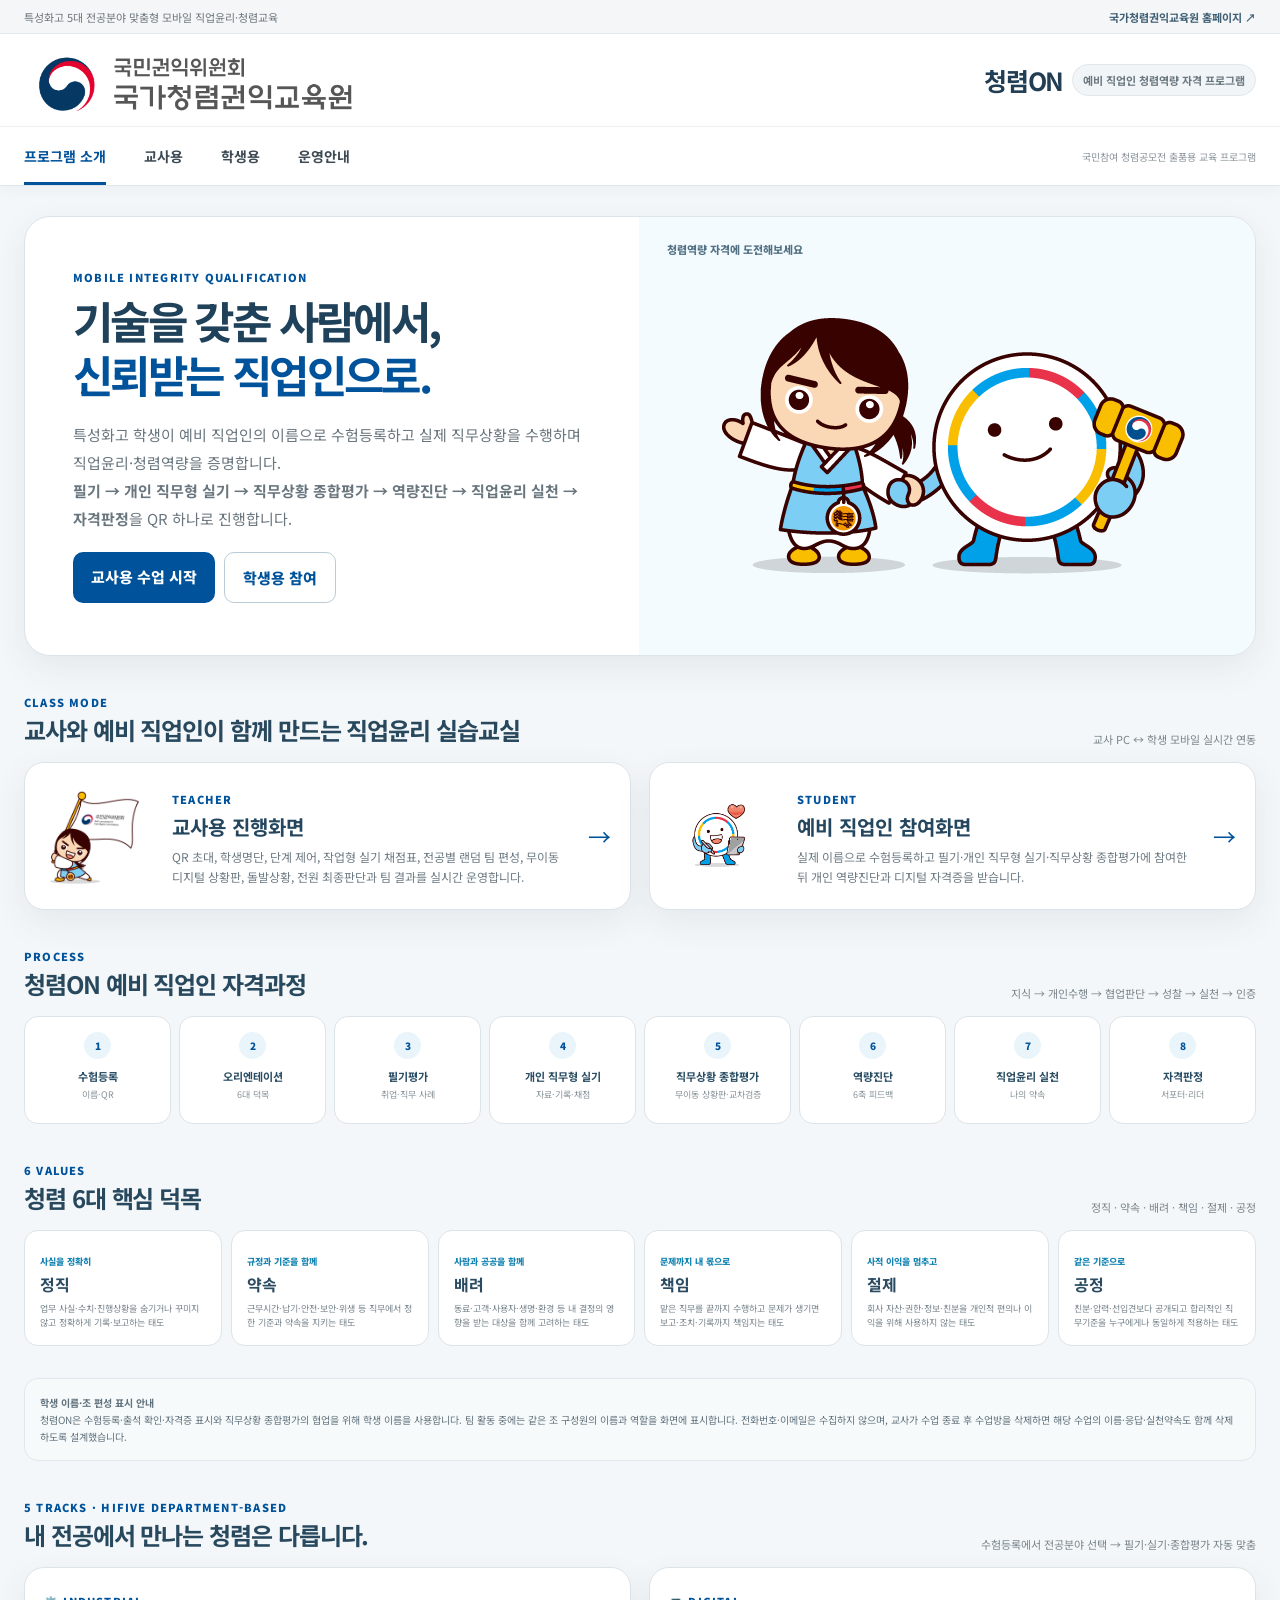
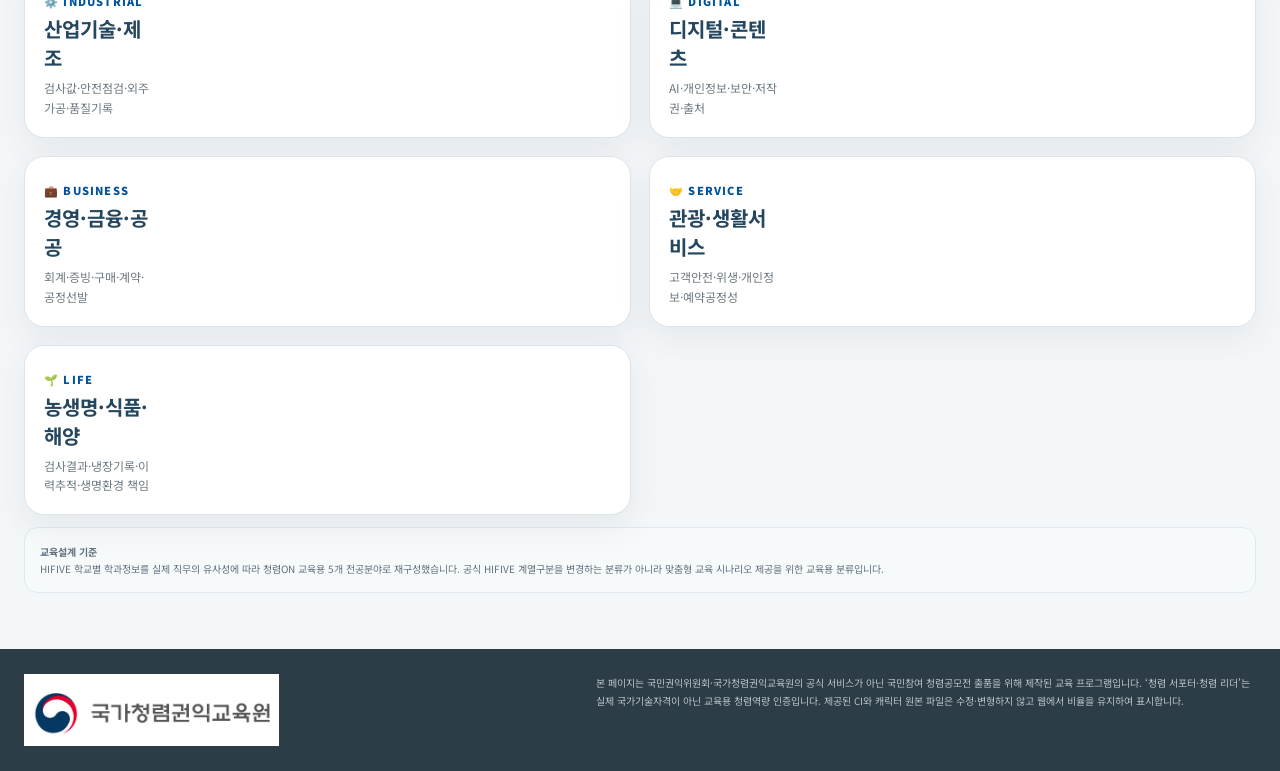
==== commit 32fde5d3: "Add files via upload" ====
--- a/index.html
+++ b/index.html
@@ -1,11 +1,11 @@
-<!doctype html><html lang="ko"><head><meta charset="utf-8"><meta name="viewport" content="width=device-width,initial-scale=1"><title>청렴ON | 선택으로 완성하는 청렴역량</title><link rel="stylesheet" href="assets/styles.css?v=8.7.0"></head><body>
-<a class="skip" href="#main">본문 바로가기</a><div class="utility"><div class="utility-inner"><span>특성화고 학생 등 예비 직업인 맞춤형 모바일 직업윤리·청렴교육</span><a href="https://edu.acrc.go.kr/" target="_blank" rel="noopener">국가청렴권익교육원 홈페이지 ↗</a></div></div>
+<!doctype html><html lang="ko"><head><meta charset="utf-8"><meta name="viewport" content="width=device-width,initial-scale=1"><title>청렴ON | 선택으로 완성하는 청렴역량</title><link rel="stylesheet" href="assets/styles.css?v=8.6.3"></head><body>
+<a class="skip" href="#main">본문 바로가기</a><div class="utility"><div class="utility-inner"><span>특성화고 5대 전공분야 맞춤형 모바일 직업윤리·청렴교육</span><a href="https://edu.acrc.go.kr/" target="_blank" rel="noopener">국가청렴권익교육원 홈페이지 ↗</a></div></div>
 <header class="site-header"><div class="header-inner"><img class="official-ci" src="assets/official/ci-education.png" alt="국가청렴권익교육원"><div class="service-tag"><strong>청렴ON</strong><span>예비 직업인 청렴역량 자격 프로그램</span></div></div></header>
 <nav class="main-nav"><div class="nav-inner"><a class="active" href="index.html">프로그램 소개</a><a href="teacher.html">교사용</a><a href="student.html">학생용</a><a href="SETUP.html">운영안내</a><span class="nav-spacer"></span><span class="contest-note">국민참여 청렴공모전 출품용 교육 프로그램</span></div></nav>
-<main id="main" class="main-wrap"><section class="hero"><div class="hero-copy"><span class="eyebrow">MOBILE INTEGRITY QUALIFICATION</span><h1>기술을 갖춘 사람에서,<br><em>신뢰받는 직업인으로.</em></h1><p>특성화고·마이스터고·일반고 학생 등 예비 직업인이 자신의 진로·직무분야에 맞춰 수험등록하고 실제 직무상황을 수행하며 직업윤리·청렴역량을 기릅니다.<br><b>필기 → 개인 직무형 실기 → 직무상황 종합평가 → 역량진단 → 직업윤리 실천 → 자격판정</b>을 QR 하나로 진행합니다.</p><div class="hero-actions"><a class="btn primary large" href="teacher.html">교사용 수업 시작</a><a class="btn outline large" href="student.html">학생용 참여</a></div></div><div class="hero-visual"><img class="official-character hero-character" src="assets/official/character-together.png" alt="국민권익위원회 캐릭터가 함께 서 있는 모습"></div></section>
+<main id="main" class="main-wrap"><section class="hero"><div class="hero-copy"><span class="eyebrow">MOBILE INTEGRITY QUALIFICATION</span><h1>기술을 갖춘 사람에서,<br><em>신뢰받는 직업인으로.</em></h1><p>특성화고 학생이 예비 직업인의 이름으로 수험등록하고 실제 직무상황을 수행하며 직업윤리·청렴역량을 증명합니다.<br><b>필기 → 개인 직무형 실기 → 직무상황 종합평가 → 역량진단 → 직업윤리 실천 → 자격판정</b>을 QR 하나로 진행합니다.</p><div class="hero-actions"><a class="btn primary large" href="teacher.html">교사용 수업 시작</a><a class="btn outline large" href="student.html">학생용 참여</a></div></div><div class="hero-visual"><img class="official-character hero-character" src="assets/official/character-together.png" alt="국민권익위원회 캐릭터가 함께 서 있는 모습"></div></section>
 <section class="section"><div class="section-title"><div><span class="eyebrow">CLASS MODE</span><h2>교사와 예비 직업인이 함께 만드는 직업윤리 실습교실</h2></div><p>교사 PC ↔ 학생 모바일 실시간 연동</p></div><div class="role-grid"><a class="role-card" href="teacher.html"><img class="official-character role-character" src="assets/official/character-class-open.png" alt="청렴ON 안내 캐릭터"><div><span class="eyebrow">TEACHER</span><h3>교사용 진행화면</h3><p>QR 초대, 학생명단, 단계 제어, 작업형 실기 채점표, 전공별 랜덤 팀 편성, 무이동 디지털 상황판, 돌발상황, 전원 최종판단과 팀 결과를 실시간 운영합니다.</p></div><span class="arrow">→</span></a><a class="role-card" href="student.html"><img class="official-character role-character" src="assets/official/character-tablet.png" alt="태블릿을 사용하는 국민권익위원회 캐릭터"><div><span class="eyebrow">STUDENT</span><h3>예비 직업인 참여화면</h3><p>실제 이름으로 수험등록하고 필기·개인 직무형 실기·직무상황 종합평가에 참여한 뒤 개인 역량진단과 디지털 자격증을 받습니다.</p></div><span class="arrow">→</span></a></div></section>
 <section class="section"><div class="section-title"><div><span class="eyebrow">PROCESS</span><h2>청렴ON 예비 직업인 자격과정</h2></div><p>지식 → 개인수행 → 협업판단 → 성찰 → 실천 → 인증</p></div><div class="flow"><div class="flow-item"><span class="num">1</span><b>수험등록</b><span>이름·QR</span></div><div class="flow-item"><span class="num">2</span><b>오리엔테이션</b><span>6대 덕목</span></div><div class="flow-item"><span class="num">3</span><b>필기평가</b><span>취업·직무 사례</span></div><div class="flow-item"><span class="num">4</span><b>개인 직무형 실기</b><span>자료·기록·채점</span></div><div class="flow-item"><span class="num">5</span><b>직무상황 종합평가</b><span>무이동 상황판·교차검증</span></div><div class="flow-item"><span class="num">6</span><b>역량진단</b><span>6축 피드백</span></div><div class="flow-item"><span class="num">7</span><b>직업윤리 실천</b><span>나의 약속</span></div><div class="flow-item"><span class="num">8</span><b>자격판정</b><span>서포터·리더</span></div></div></section>
 <section class="section"><div class="section-title"><div><span class="eyebrow">6 VALUES</span><h2>청렴 6대 핵심 덕목</h2></div><p>정직 · 약속 · 배려 · 책임 · 절제 · 공정</p></div><div id="virtues" class="virtue-grid"></div></section>
-<section class="section privacy-note"><b>학생 이름·조 편성 표시 안내</b><br>청렴ON은 수험등록·출석 확인·자격증 표시와 직무상황 종합평가의 협업을 위해 학생 이름을 사용합니다. 팀 활동 중에는 같은 조 구성원의 이름과 역할을 화면에 표시합니다. 전화번호·이메일은 수집하지 않으며, 교사가 수업 종료 후 수업방을 삭제하면 해당 수업의 이름·응답·실천약속도 함께 삭제하도록 설계했습니다.</section><section class="section"><div class="section-title"><div><span class="eyebrow">5 TRACKS · HIFIVE DEPARTMENT-BASED</span><h2>내 전공·희망직무에서 만나는 청렴은 다릅니다.</h2></div><p>수험등록에서 전공분야 선택 → 필기·실기·종합평가 자동 맞춤</p></div><div class="role-grid"><div class="role-card"><div><span class="eyebrow">⚙️ INDUSTRIAL</span><h3>산업기술·제조</h3><p>검사값·안전점검·외주가공·품질기록</p></div></div><div class="role-card"><div><span class="eyebrow">💻 DIGITAL</span><h3>디지털·콘텐츠</h3><p>AI·개인정보·보안·저작권·출처</p></div></div><div class="role-card"><div><span class="eyebrow">💼 BUSINESS</span><h3>경영·금융·공공</h3><p>회계·증빙·구매·계약·공정선발</p></div></div><div class="role-card"><div><span class="eyebrow">🤝 SERVICE</span><h3>관광·생활서비스</h3><p>고객안전·위생·개인정보·예약공정성</p></div></div><div class="role-card"><div><span class="eyebrow">🌱 LIFE</span><h3>농생명·식품·해양</h3><p>검사결과·냉장기록·이력추적·생명환경 책임</p></div></div></div><div class="privacy-note" style="margin-top:12px"><b>교육설계 기준</b><br>HIFIVE 학교별 학과정보를 실제 직무의 유사성에 따라 청렴ON 교육용 5개 전공분야로 재구성했습니다. 공식 HIFIVE 계열구분을 변경하는 분류가 아니라 맞춤형 교육 시나리오 제공을 위한 교육용 분류입니다.</div></section></main>
+<section class="section privacy-note"><b>학생 이름·조 편성 표시 안내</b><br>청렴ON은 수험등록·출석 확인·자격증 표시와 직무상황 종합평가의 협업을 위해 학생 이름을 사용합니다. 팀 활동 중에는 같은 조 구성원의 이름과 역할을 화면에 표시합니다. 전화번호·이메일은 수집하지 않으며, 교사가 수업 종료 후 수업방을 삭제하면 해당 수업의 이름·응답·실천약속도 함께 삭제하도록 설계했습니다.</section><section class="section"><div class="section-title"><div><span class="eyebrow">5 TRACKS · HIFIVE DEPARTMENT-BASED</span><h2>내 전공에서 만나는 청렴은 다릅니다.</h2></div><p>수험등록에서 전공분야 선택 → 필기·실기·종합평가 자동 맞춤</p></div><div class="role-grid"><div class="role-card"><div><span class="eyebrow">⚙️ INDUSTRIAL</span><h3>산업기술·제조</h3><p>검사값·안전점검·외주가공·품질기록</p></div></div><div class="role-card"><div><span class="eyebrow">💻 DIGITAL</span><h3>디지털·콘텐츠</h3><p>AI·개인정보·보안·저작권·출처</p></div></div><div class="role-card"><div><span class="eyebrow">💼 BUSINESS</span><h3>경영·금융·공공</h3><p>회계·증빙·구매·계약·공정선발</p></div></div><div class="role-card"><div><span class="eyebrow">🤝 SERVICE</span><h3>관광·생활서비스</h3><p>고객안전·위생·개인정보·예약공정성</p></div></div><div class="role-card"><div><span class="eyebrow">🌱 LIFE</span><h3>농생명·식품·해양</h3><p>검사결과·냉장기록·이력추적·생명환경 책임</p></div></div></div><div class="privacy-note" style="margin-top:12px"><b>교육설계 기준</b><br>HIFIVE 학교별 학과정보를 실제 직무의 유사성에 따라 청렴ON 교육용 5개 전공분야로 재구성했습니다. 공식 HIFIVE 계열구분을 변경하는 분류가 아니라 맞춤형 교육 시나리오 제공을 위한 교육용 분류입니다.</div></section></main>
 <footer class="site-footer"><div class="footer-inner"><img class="footer-ci" src="assets/official/ci-commission.jpg" alt="국민권익위원회 국가청렴권익교육원"><div class="footer-disclaimer">본 페이지는 국민권익위원회·국가청렴권익교육원의 공식 서비스가 아닌 국민참여 청렴공모전 출품을 위해 제작된 교육 프로그램입니다. ‘청렴 서포터·청렴 리더’는 실제 국가기술자격이 아닌 교육용 청렴역량 인증입니다. 제공된 CI와 캐릭터 원본 파일은 수정·변형하지 않고 웹에서 비율을 유지하여 표시합니다.</div></div></footer>
-<script src="js/content.js?v=8.7.0"></script><script>document.getElementById('virtues').innerHTML=CHEONGRYEOM_CONTENT.virtues.map(v=>`<article class="virtue-card"><small>${v.tag}</small><b>${v.name}</b><p>${v.desc}</p></article>`).join('');</script></body></html>+<script src="js/content.js?v=8.6.3"></script><script>document.getElementById('virtues').innerHTML=CHEONGRYEOM_CONTENT.virtues.map(v=>`<article class="virtue-card"><small>${v.tag}</small><b>${v.name}</b><p>${v.desc}</p></article>`).join('');</script></body></html>
--- a/assets/styles.css
+++ b/assets/styles.css
@@ -579,55 +579,55 @@
 .teacher-page .side-actions{margin-top:12px;}
 
 
-/* v8.6.2 · 실천약속 제출완료 상태 */
-.btn.submitted,
-.btn.submitted:disabled{
-  background:var(--green) !important;
-  color:#fff !important;
-  border:1px solid #11705a !important;
-  opacity:1 !important;
-  cursor:default !important;
-  box-shadow:0 6px 16px rgba(22,128,100,.16);
-}
-.pledge-area.submitted textarea.pledge-submitted{
-  background:#f2fbf7;
-  border-color:#8bc8b4;
-  color:#214d41;
-  font-weight:700;
-  cursor:default;
-}
-.pledge-area .pledge-complete-note{
-  background:#edf9f4;
-  border-color:#a9d9c9;
-  color:#12634f;
-}
-.pledge-area .pledge-complete-note span{
-  color:#417568;
-}
-
-/* v8.6.3 제출 비활성 원인 안내 */
-.submit-check{
-  margin:8px 0 9px;
-  padding:9px 10px;
-  border:1px solid #efc5bc;
-  border-radius:10px;
-  background:#fff6f3;
-  color:#8c3328;
-  font-size:9.5px;
-  line-height:1.6;
-  font-weight:750;
-}
-.submit-check b{display:block;margin-bottom:2px;font-size:10px;color:#9a2d22}
-.submit-check span{display:block}
-.submit-check.ok{
-  border-color:#b8ddcc;
-  background:#eef9f4;
-  color:#1d6b4c;
-}
-.work-submit-sticky .work-submit-info{min-width:0;flex:1}
-.work-submit-sticky .submit-check{margin-bottom:0}
-.student-page .submit-check{font-size:11px;line-height:1.6}
-.student-page .submit-check b{font-size:11px}
-@media(max-width:620px){
-  .work-submit-sticky .submit-check{margin-top:7px}
-}
+/* =========================================================
+   v8.6.2 학생 가독성 확대 개선
+   - 100/110/120%는 화면 전체 zoom이 아니라 '글자 크기'만 확대
+   - 학생 본문 가로 폭(최대 540px)은 모든 배율에서 동일
+   - 한글 단어를 음절 단위로 강제 분리하지 않음
+   ========================================================= */
+:root{--student-zoom:1!important;}
+.student-page{overflow-x:hidden;}
+.student-page .student-shell{
+  zoom:1!important;
+  width:auto!important;
+  max-width:540px!important;
+  transform:none!important;
+  transform-origin:initial!important;
+  word-break:keep-all!important;
+  overflow-wrap:normal!important;
+  word-wrap:normal!important;
+  line-break:strict!important;
+  hyphens:none!important;
+}
+.student-page .student-card,
+.student-page .student-card *,
+.student-page .student-progress,
+.student-page .student-progress *,
+.student-page .track-picker,
+.student-page .track-picker *{
+  word-break:keep-all!important;
+  overflow-wrap:normal!important;
+  word-wrap:normal!important;
+  line-break:strict!important;
+  hyphens:none!important;
+}
+.student-page .student-card h1,
+.student-page .student-card h2,
+.student-page .student-card h3,
+.student-page .student-card p,
+.student-page .student-card .student-context,
+.student-page .student-card .feedback,
+.student-page .student-card .choice,
+.student-page .student-card .work-context,
+.student-page .student-card .work-document p,
+.student-page .student-card .team-board-guide,
+.student-page .student-card .team-board-member p{
+  text-wrap:pretty;
+}
+/* URL/코드처럼 공백이 전혀 없는 문자열만 예외적으로 넘침 방지 */
+.student-page a[href],
+.student-page code,
+.student-page .public-result{
+  overflow-wrap:anywhere!important;
+  word-break:normal!important;
+}
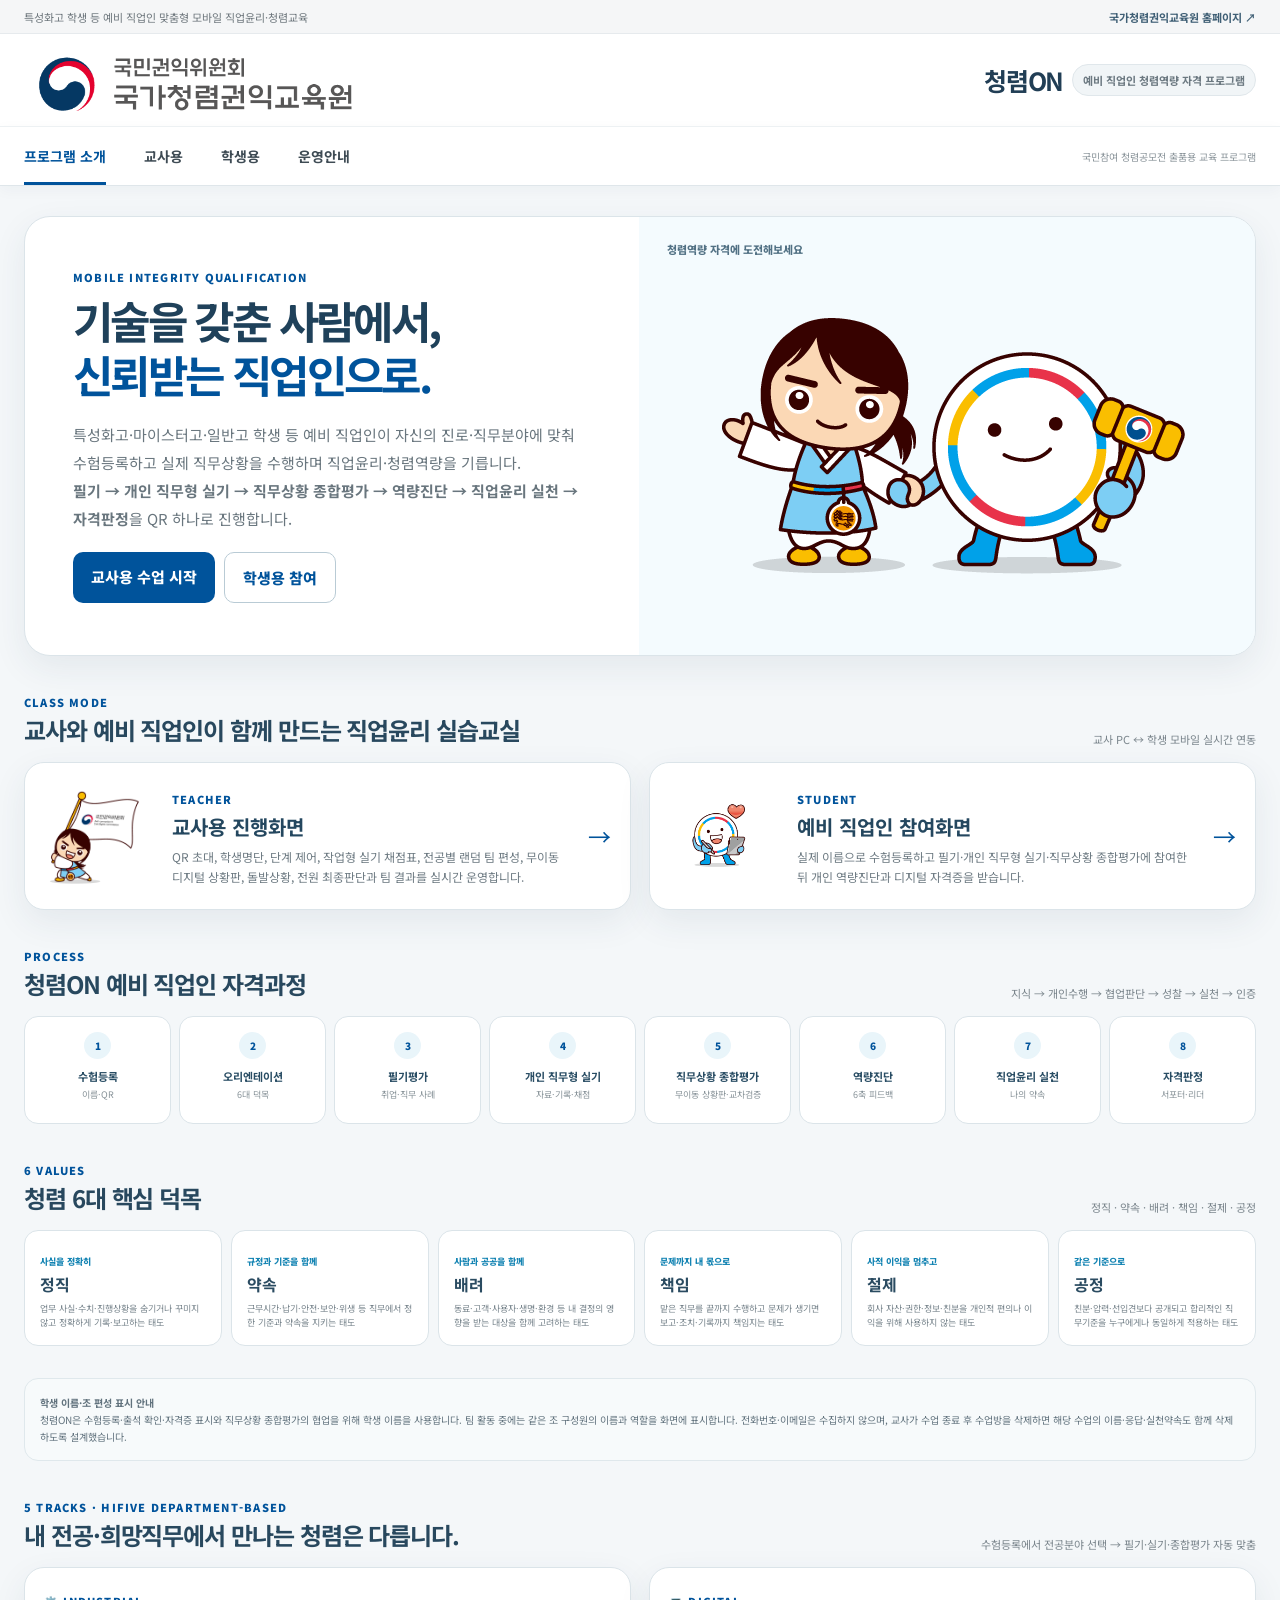
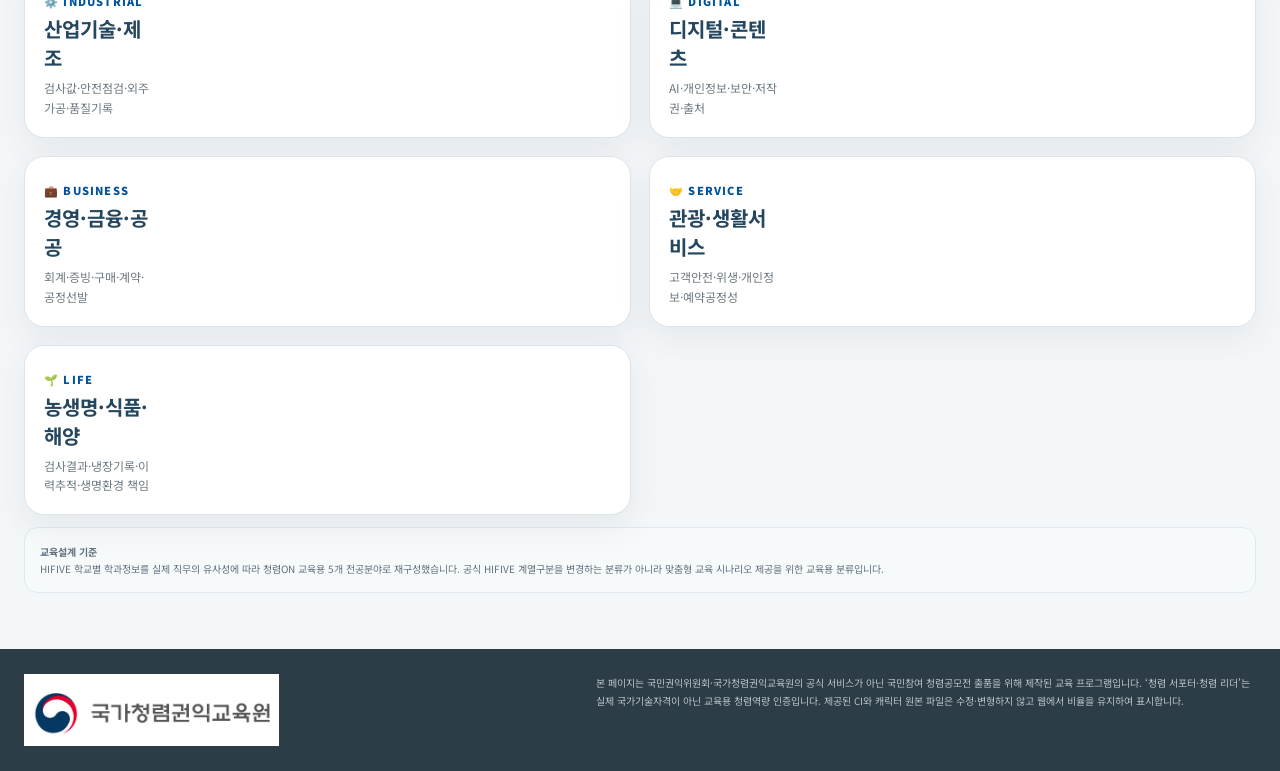
==== commit e390904d: "Add files via upload" ====
--- a/index.html
+++ b/index.html
@@ -1,11 +1,11 @@
-<!doctype html><html lang="ko"><head><meta charset="utf-8"><meta name="viewport" content="width=device-width,initial-scale=1"><title>청렴ON | 선택으로 완성하는 청렴역량</title><link rel="stylesheet" href="assets/styles.css?v=8.6.3"></head><body>
-<a class="skip" href="#main">본문 바로가기</a><div class="utility"><div class="utility-inner"><span>특성화고 5대 전공분야 맞춤형 모바일 직업윤리·청렴교육</span><a href="https://edu.acrc.go.kr/" target="_blank" rel="noopener">국가청렴권익교육원 홈페이지 ↗</a></div></div>
+<!doctype html><html lang="ko"><head><meta charset="utf-8"><meta name="viewport" content="width=device-width,initial-scale=1"><title>청렴ON | 선택으로 완성하는 청렴역량</title><link rel="stylesheet" href="assets/styles.css?v=8.8.2"></head><body>
+<a class="skip" href="#main">본문 바로가기</a><div class="utility"><div class="utility-inner"><span>특성화고 학생 등 예비 직업인 맞춤형 모바일 직업윤리·청렴교육</span><a href="https://edu.acrc.go.kr/" target="_blank" rel="noopener">국가청렴권익교육원 홈페이지 ↗</a></div></div>
 <header class="site-header"><div class="header-inner"><img class="official-ci" src="assets/official/ci-education.png" alt="국가청렴권익교육원"><div class="service-tag"><strong>청렴ON</strong><span>예비 직업인 청렴역량 자격 프로그램</span></div></div></header>
 <nav class="main-nav"><div class="nav-inner"><a class="active" href="index.html">프로그램 소개</a><a href="teacher.html">교사용</a><a href="student.html">학생용</a><a href="SETUP.html">운영안내</a><span class="nav-spacer"></span><span class="contest-note">국민참여 청렴공모전 출품용 교육 프로그램</span></div></nav>
-<main id="main" class="main-wrap"><section class="hero"><div class="hero-copy"><span class="eyebrow">MOBILE INTEGRITY QUALIFICATION</span><h1>기술을 갖춘 사람에서,<br><em>신뢰받는 직업인으로.</em></h1><p>특성화고 학생이 예비 직업인의 이름으로 수험등록하고 실제 직무상황을 수행하며 직업윤리·청렴역량을 증명합니다.<br><b>필기 → 개인 직무형 실기 → 직무상황 종합평가 → 역량진단 → 직업윤리 실천 → 자격판정</b>을 QR 하나로 진행합니다.</p><div class="hero-actions"><a class="btn primary large" href="teacher.html">교사용 수업 시작</a><a class="btn outline large" href="student.html">학생용 참여</a></div></div><div class="hero-visual"><img class="official-character hero-character" src="assets/official/character-together.png" alt="국민권익위원회 캐릭터가 함께 서 있는 모습"></div></section>
+<main id="main" class="main-wrap"><section class="hero"><div class="hero-copy"><span class="eyebrow">MOBILE INTEGRITY QUALIFICATION</span><h1>기술을 갖춘 사람에서,<br><em>신뢰받는 직업인으로.</em></h1><p>특성화고·마이스터고·일반고 학생 등 예비 직업인이 자신의 진로·직무분야에 맞춰 수험등록하고 실제 직무상황을 수행하며 직업윤리·청렴역량을 기릅니다.<br><b>필기 → 개인 직무형 실기 → 직무상황 종합평가 → 역량진단 → 직업윤리 실천 → 자격판정</b>을 QR 하나로 진행합니다.</p><div class="hero-actions"><a class="btn primary large" href="teacher.html">교사용 수업 시작</a><a class="btn outline large" href="student.html">학생용 참여</a></div></div><div class="hero-visual"><img class="official-character hero-character" src="assets/official/character-together.png" alt="국민권익위원회 캐릭터가 함께 서 있는 모습"></div></section>
 <section class="section"><div class="section-title"><div><span class="eyebrow">CLASS MODE</span><h2>교사와 예비 직업인이 함께 만드는 직업윤리 실습교실</h2></div><p>교사 PC ↔ 학생 모바일 실시간 연동</p></div><div class="role-grid"><a class="role-card" href="teacher.html"><img class="official-character role-character" src="assets/official/character-class-open.png" alt="청렴ON 안내 캐릭터"><div><span class="eyebrow">TEACHER</span><h3>교사용 진행화면</h3><p>QR 초대, 학생명단, 단계 제어, 작업형 실기 채점표, 전공별 랜덤 팀 편성, 무이동 디지털 상황판, 돌발상황, 전원 최종판단과 팀 결과를 실시간 운영합니다.</p></div><span class="arrow">→</span></a><a class="role-card" href="student.html"><img class="official-character role-character" src="assets/official/character-tablet.png" alt="태블릿을 사용하는 국민권익위원회 캐릭터"><div><span class="eyebrow">STUDENT</span><h3>예비 직업인 참여화면</h3><p>실제 이름으로 수험등록하고 필기·개인 직무형 실기·직무상황 종합평가에 참여한 뒤 개인 역량진단과 디지털 자격증을 받습니다.</p></div><span class="arrow">→</span></a></div></section>
 <section class="section"><div class="section-title"><div><span class="eyebrow">PROCESS</span><h2>청렴ON 예비 직업인 자격과정</h2></div><p>지식 → 개인수행 → 협업판단 → 성찰 → 실천 → 인증</p></div><div class="flow"><div class="flow-item"><span class="num">1</span><b>수험등록</b><span>이름·QR</span></div><div class="flow-item"><span class="num">2</span><b>오리엔테이션</b><span>6대 덕목</span></div><div class="flow-item"><span class="num">3</span><b>필기평가</b><span>취업·직무 사례</span></div><div class="flow-item"><span class="num">4</span><b>개인 직무형 실기</b><span>자료·기록·채점</span></div><div class="flow-item"><span class="num">5</span><b>직무상황 종합평가</b><span>무이동 상황판·교차검증</span></div><div class="flow-item"><span class="num">6</span><b>역량진단</b><span>6축 피드백</span></div><div class="flow-item"><span class="num">7</span><b>직업윤리 실천</b><span>나의 약속</span></div><div class="flow-item"><span class="num">8</span><b>자격판정</b><span>서포터·리더</span></div></div></section>
 <section class="section"><div class="section-title"><div><span class="eyebrow">6 VALUES</span><h2>청렴 6대 핵심 덕목</h2></div><p>정직 · 약속 · 배려 · 책임 · 절제 · 공정</p></div><div id="virtues" class="virtue-grid"></div></section>
-<section class="section privacy-note"><b>학생 이름·조 편성 표시 안내</b><br>청렴ON은 수험등록·출석 확인·자격증 표시와 직무상황 종합평가의 협업을 위해 학생 이름을 사용합니다. 팀 활동 중에는 같은 조 구성원의 이름과 역할을 화면에 표시합니다. 전화번호·이메일은 수집하지 않으며, 교사가 수업 종료 후 수업방을 삭제하면 해당 수업의 이름·응답·실천약속도 함께 삭제하도록 설계했습니다.</section><section class="section"><div class="section-title"><div><span class="eyebrow">5 TRACKS · HIFIVE DEPARTMENT-BASED</span><h2>내 전공에서 만나는 청렴은 다릅니다.</h2></div><p>수험등록에서 전공분야 선택 → 필기·실기·종합평가 자동 맞춤</p></div><div class="role-grid"><div class="role-card"><div><span class="eyebrow">⚙️ INDUSTRIAL</span><h3>산업기술·제조</h3><p>검사값·안전점검·외주가공·품질기록</p></div></div><div class="role-card"><div><span class="eyebrow">💻 DIGITAL</span><h3>디지털·콘텐츠</h3><p>AI·개인정보·보안·저작권·출처</p></div></div><div class="role-card"><div><span class="eyebrow">💼 BUSINESS</span><h3>경영·금융·공공</h3><p>회계·증빙·구매·계약·공정선발</p></div></div><div class="role-card"><div><span class="eyebrow">🤝 SERVICE</span><h3>관광·생활서비스</h3><p>고객안전·위생·개인정보·예약공정성</p></div></div><div class="role-card"><div><span class="eyebrow">🌱 LIFE</span><h3>농생명·식품·해양</h3><p>검사결과·냉장기록·이력추적·생명환경 책임</p></div></div></div><div class="privacy-note" style="margin-top:12px"><b>교육설계 기준</b><br>HIFIVE 학교별 학과정보를 실제 직무의 유사성에 따라 청렴ON 교육용 5개 전공분야로 재구성했습니다. 공식 HIFIVE 계열구분을 변경하는 분류가 아니라 맞춤형 교육 시나리오 제공을 위한 교육용 분류입니다.</div></section></main>
+<section class="section privacy-note"><b>학생 이름·조 편성 표시 안내</b><br>청렴ON은 수험등록·출석 확인·자격증 표시와 직무상황 종합평가의 협업을 위해 학생 이름을 사용합니다. 팀 활동 중에는 같은 조 구성원의 이름과 역할을 화면에 표시합니다. 전화번호·이메일은 수집하지 않으며, 교사가 수업 종료 후 수업방을 삭제하면 해당 수업의 이름·응답·실천약속도 함께 삭제하도록 설계했습니다.</section><section class="section"><div class="section-title"><div><span class="eyebrow">5 TRACKS · HIFIVE DEPARTMENT-BASED</span><h2>내 전공·희망직무에서 만나는 청렴은 다릅니다.</h2></div><p>수험등록에서 전공분야 선택 → 필기·실기·종합평가 자동 맞춤</p></div><div class="role-grid"><div class="role-card"><div><span class="eyebrow">⚙️ INDUSTRIAL</span><h3>산업기술·제조</h3><p>검사값·안전점검·외주가공·품질기록</p></div></div><div class="role-card"><div><span class="eyebrow">💻 DIGITAL</span><h3>디지털·콘텐츠</h3><p>AI·개인정보·보안·저작권·출처</p></div></div><div class="role-card"><div><span class="eyebrow">💼 BUSINESS</span><h3>경영·금융·공공</h3><p>회계·증빙·구매·계약·공정선발</p></div></div><div class="role-card"><div><span class="eyebrow">🤝 SERVICE</span><h3>관광·생활서비스</h3><p>고객안전·위생·개인정보·예약공정성</p></div></div><div class="role-card"><div><span class="eyebrow">🌱 LIFE</span><h3>농생명·식품·해양</h3><p>검사결과·냉장기록·이력추적·생명환경 책임</p></div></div></div><div class="privacy-note" style="margin-top:12px"><b>교육설계 기준</b><br>HIFIVE 학교별 학과정보를 실제 직무의 유사성에 따라 청렴ON 교육용 5개 전공분야로 재구성했습니다. 공식 HIFIVE 계열구분을 변경하는 분류가 아니라 맞춤형 교육 시나리오 제공을 위한 교육용 분류입니다.</div></section></main>
 <footer class="site-footer"><div class="footer-inner"><img class="footer-ci" src="assets/official/ci-commission.jpg" alt="국민권익위원회 국가청렴권익교육원"><div class="footer-disclaimer">본 페이지는 국민권익위원회·국가청렴권익교육원의 공식 서비스가 아닌 국민참여 청렴공모전 출품을 위해 제작된 교육 프로그램입니다. ‘청렴 서포터·청렴 리더’는 실제 국가기술자격이 아닌 교육용 청렴역량 인증입니다. 제공된 CI와 캐릭터 원본 파일은 수정·변형하지 않고 웹에서 비율을 유지하여 표시합니다.</div></div></footer>
-<script src="js/content.js?v=8.6.3"></script><script>document.getElementById('virtues').innerHTML=CHEONGRYEOM_CONTENT.virtues.map(v=>`<article class="virtue-card"><small>${v.tag}</small><b>${v.name}</b><p>${v.desc}</p></article>`).join('');</script></body></html>+<script src="js/content.js?v=8.8.2"></script><script>document.getElementById('virtues').innerHTML=CHEONGRYEOM_CONTENT.virtues.map(v=>`<article class="virtue-card"><small>${v.tag}</small><b>${v.name}</b><p>${v.desc}</p></article>`).join('');</script></body></html>
--- a/assets/styles.css
+++ b/assets/styles.css
@@ -290,8 +290,8 @@
 .student-page .student-zoom-controls{display:flex;gap:5px;overflow-x:auto;padding:2px 0}
 .student-page .student-zoom-controls button{border:1px solid #bfd3dd;background:#fff;color:#315f74;border-radius:8px;padding:7px 9px;font-size:11px;font-weight:900;white-space:nowrap}
 .student-page .student-zoom-controls button.active{background:#075d8b;color:#fff;border-color:#075d8b;box-shadow:0 3px 10px rgba(7,93,139,.18)}
-.student-page .student-shell{zoom:var(--student-zoom);width:calc(100% / var(--student-zoom));max-width:calc(540px / var(--student-zoom));word-break:keep-all;overflow-wrap:break-word;line-break:strict}
-.student-page .student-card,.student-page .student-card *{word-break:keep-all;overflow-wrap:break-word;line-break:strict}
+.student-page .student-shell{width:100%;max-width:540px;word-break:keep-all;overflow-wrap:normal;line-break:strict}
+.student-page .student-card,.student-page .student-card *{word-break:keep-all;overflow-wrap:normal;line-break:strict}
 .student-page .progress-meta{font-size:11px}
 .student-page .student-card{padding:21px}
 .student-page .student-card h1{font-size:29px;line-height:1.42}
@@ -580,7 +580,7 @@
 
 
 /* =========================================================
-   v8.6.2 학생 가독성 확대 개선
+   v8.6.3 학생 가독성 확대 개선
    - 100/110/120%는 화면 전체 zoom이 아니라 '글자 크기'만 확대
    - 학생 본문 가로 폭(최대 540px)은 모든 배율에서 동일
    - 한글 단어를 음절 단위로 강제 분리하지 않음
@@ -631,3 +631,44 @@
   overflow-wrap:anywhere!important;
   word-break:normal!important;
 }
+
+
+/* =========================================================
+   v8.6.3 필기 O/X 결과 · 해설 표시
+   - 실제/데모 공통 student.js가 동일하게 사용
+   - 정답 공개 전에는 기존 제출완료 안내만 표시
+   ========================================================= */
+.student-page .choice{position:relative;padding-right:52px}
+.student-page .choice .choice-text{min-width:0;word-break:keep-all!important;overflow-wrap:normal!important;line-break:strict!important}
+.student-page .choice-result-mark{
+  flex:0 0 auto;width:31px;height:31px;border-radius:50%;display:inline-flex;align-items:center;justify-content:center;
+  font-size:17px!important;font-weight:1000;line-height:1!important;margin-left:auto;border:2px solid currentColor;background:#fff
+}
+.student-page .choice.reveal-correct{border-color:#27845b!important;background:#eff9f4!important;box-shadow:inset 4px 0 0 #27845b}
+.student-page .choice.reveal-correct .choice-letter{background:#27845b!important;color:#fff!important;border-color:#27845b!important}
+.student-page .choice.reveal-wrong{border-color:#b34f54!important;background:#fff3f3!important;box-shadow:inset 4px 0 0 #b34f54}
+.student-page .choice.reveal-wrong .choice-letter{background:#b34f54!important;color:#fff!important;border-color:#b34f54!important}
+.student-page .choice-result-mark.correct{color:#27845b}
+.student-page .choice-result-mark.wrong{color:#b34f54}
+.student-page .written-answer-result{display:grid;grid-template-columns:66px minmax(0,1fr);gap:14px;align-items:start;margin-top:14px;padding:16px;border:1px solid;border-radius:11px}
+.student-page .written-answer-result.correct{background:#eff9f4;border-color:#a9d6bd;color:#245f48}
+.student-page .written-answer-result.wrong{background:#fff5f5;border-color:#e1b8bb;color:#7b363b}
+.student-page .written-ox-mark{width:58px;height:58px;border-radius:50%;display:flex;align-items:center;justify-content:center;background:#fff;border:4px solid currentColor;font-size:32px!important;font-weight:1000;line-height:1!important}
+.student-page .written-answer-result>div:last-child>b{display:block;font-size:18px!important;margin:1px 0 4px}
+.student-page .written-answer-result>div:last-child>span{display:block;font-size:12px!important;font-weight:900;opacity:.8;margin-bottom:7px}
+.student-page .written-answer-result p{margin:0;font-size:14px;line-height:1.7;color:inherit}
+.student-page .written-question-review{display:grid;grid-template-columns:repeat(3,1fr);gap:8px;margin:12px 0 14px}
+.student-page .written-question-review article{display:grid;grid-template-columns:auto 34px;grid-template-rows:auto auto;align-items:center;gap:2px 8px;padding:10px 11px;border:1px solid #d9e5ea;border-radius:9px;background:#fff}
+.student-page .written-question-review article>span{font-size:11px!important;font-weight:900;color:#607985}
+.student-page .written-question-review article>b{grid-row:1/3;grid-column:2;font-size:25px!important;line-height:1!important;text-align:center}
+.student-page .written-question-review article>small{font-size:10.5px!important;color:#607985;white-space:nowrap}
+.student-page .written-question-review article.correct{border-color:#b7ddc8;background:#f1faf5}.student-page .written-question-review article.correct>b{color:#27845b}
+.student-page .written-question-review article.wrong{border-color:#e4c1c4;background:#fff5f5}.student-page .written-question-review article.wrong>b{color:#b34f54}
+.student-page .written-question-review article.missing>b{color:#83949d}
+@media(max-width:420px){
+  .student-page .written-question-review{grid-template-columns:repeat(2,1fr)}
+  .student-page .written-answer-result{grid-template-columns:54px minmax(0,1fr);gap:11px;padding:13px}
+  .student-page .written-ox-mark{width:48px;height:48px;font-size:27px!important}
+  .student-page .choice{padding-right:44px}
+  .student-page .choice-result-mark{width:28px;height:28px;font-size:15px!important}
+}
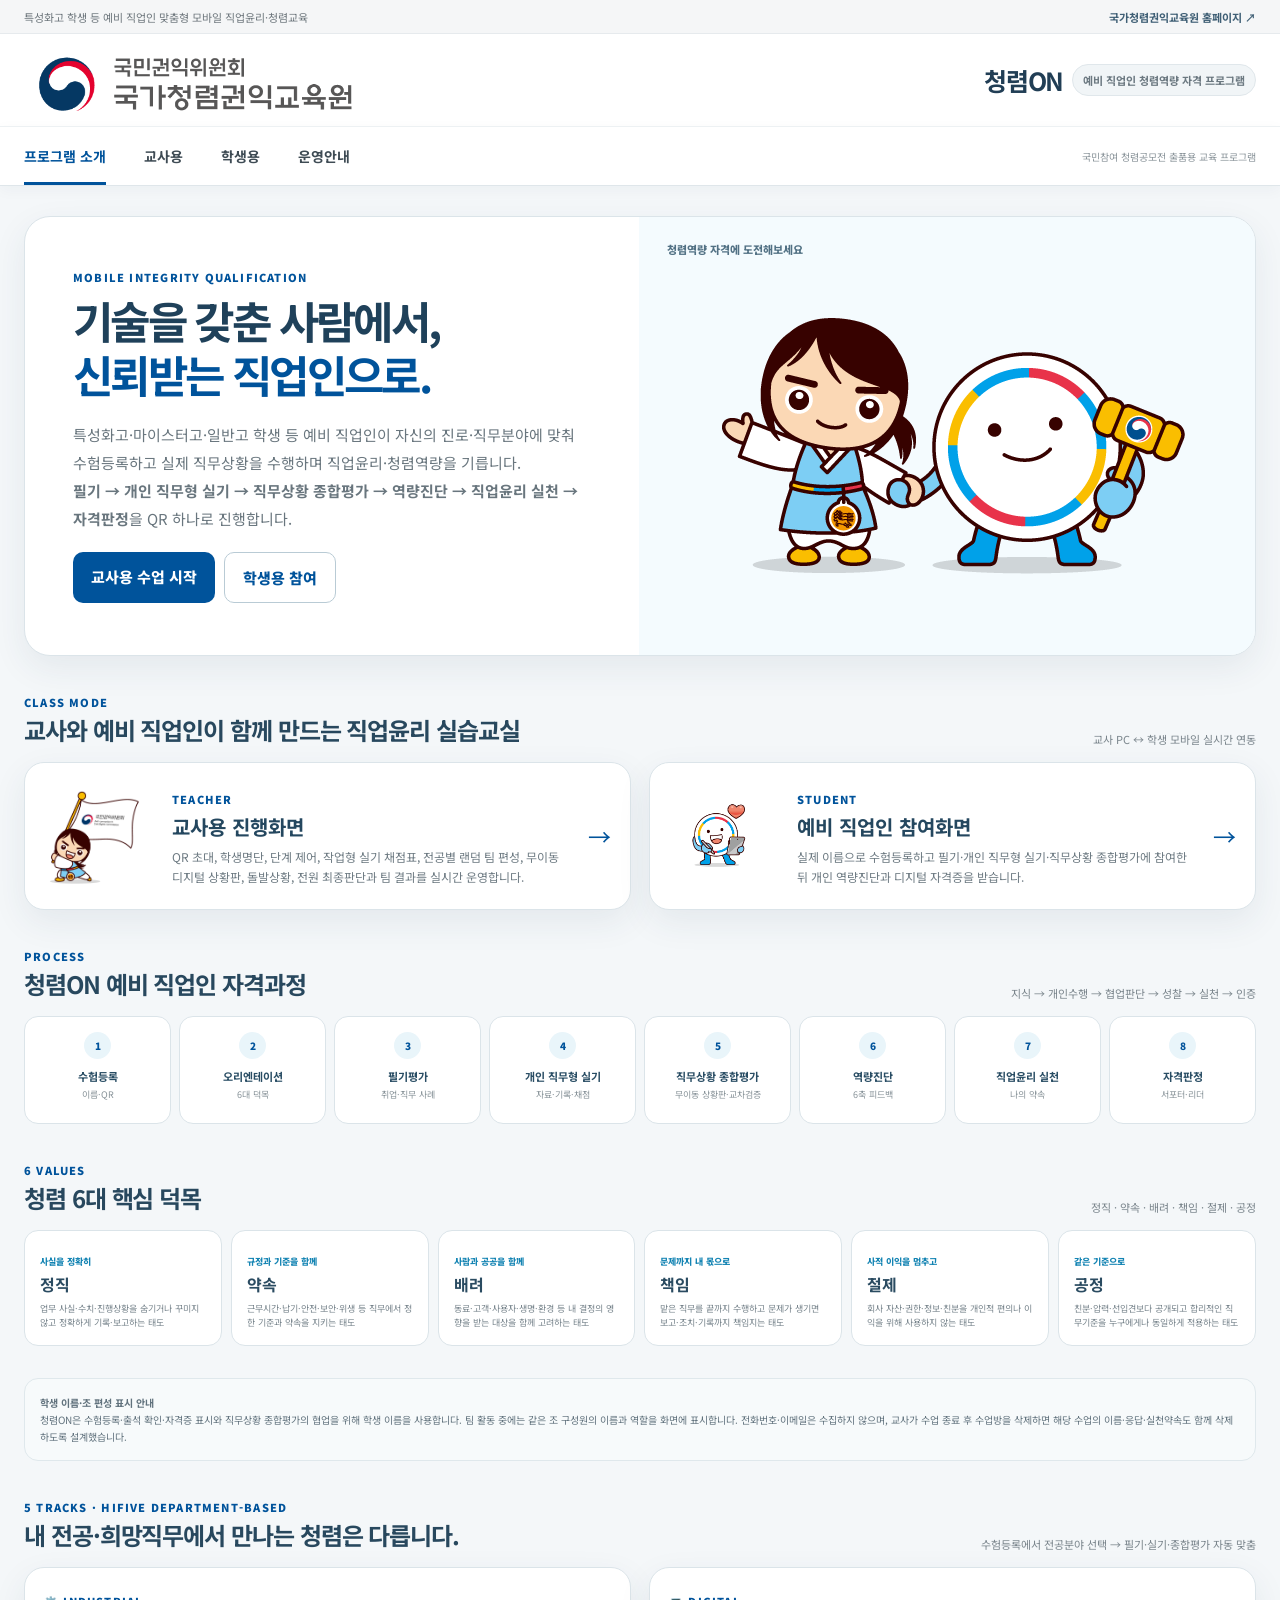
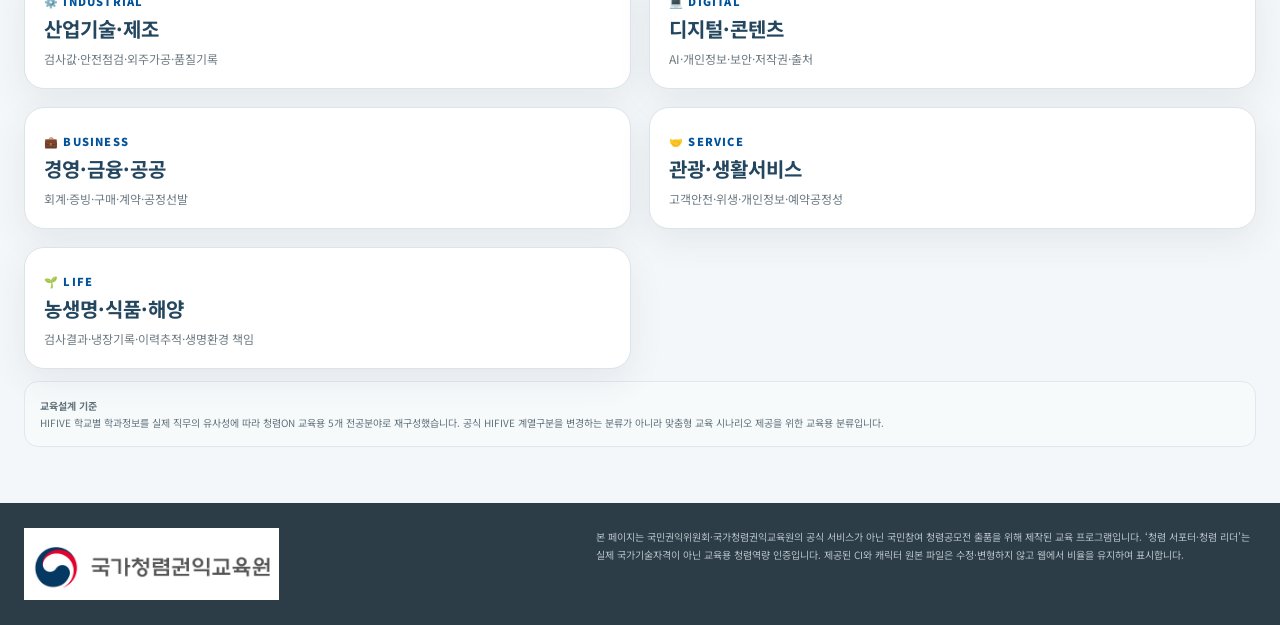
==== commit 97550971: "Add files via upload" ====
--- a/index.html
+++ b/index.html
@@ -1,4 +1,4 @@
-<!doctype html><html lang="ko"><head><meta charset="utf-8"><meta name="viewport" content="width=device-width,initial-scale=1"><title>청렴ON | 선택으로 완성하는 청렴역량</title><link rel="stylesheet" href="assets/styles.css?v=8.8.2"></head><body>
+<!doctype html><html lang="ko"><head><meta charset="utf-8"><meta name="viewport" content="width=device-width,initial-scale=1"><title>청렴ON | 선택으로 완성하는 청렴역량</title><link rel="stylesheet" href="assets/styles.css?v=8.8.5"></head><body>
 <a class="skip" href="#main">본문 바로가기</a><div class="utility"><div class="utility-inner"><span>특성화고 학생 등 예비 직업인 맞춤형 모바일 직업윤리·청렴교육</span><a href="https://edu.acrc.go.kr/" target="_blank" rel="noopener">국가청렴권익교육원 홈페이지 ↗</a></div></div>
 <header class="site-header"><div class="header-inner"><img class="official-ci" src="assets/official/ci-education.png" alt="국가청렴권익교육원"><div class="service-tag"><strong>청렴ON</strong><span>예비 직업인 청렴역량 자격 프로그램</span></div></div></header>
 <nav class="main-nav"><div class="nav-inner"><a class="active" href="index.html">프로그램 소개</a><a href="teacher.html">교사용</a><a href="student.html">학생용</a><a href="SETUP.html">운영안내</a><span class="nav-spacer"></span><span class="contest-note">국민참여 청렴공모전 출품용 교육 프로그램</span></div></nav>
@@ -6,6 +6,6 @@
 <section class="section"><div class="section-title"><div><span class="eyebrow">CLASS MODE</span><h2>교사와 예비 직업인이 함께 만드는 직업윤리 실습교실</h2></div><p>교사 PC ↔ 학생 모바일 실시간 연동</p></div><div class="role-grid"><a class="role-card" href="teacher.html"><img class="official-character role-character" src="assets/official/character-class-open.png" alt="청렴ON 안내 캐릭터"><div><span class="eyebrow">TEACHER</span><h3>교사용 진행화면</h3><p>QR 초대, 학생명단, 단계 제어, 작업형 실기 채점표, 전공별 랜덤 팀 편성, 무이동 디지털 상황판, 돌발상황, 전원 최종판단과 팀 결과를 실시간 운영합니다.</p></div><span class="arrow">→</span></a><a class="role-card" href="student.html"><img class="official-character role-character" src="assets/official/character-tablet.png" alt="태블릿을 사용하는 국민권익위원회 캐릭터"><div><span class="eyebrow">STUDENT</span><h3>예비 직업인 참여화면</h3><p>실제 이름으로 수험등록하고 필기·개인 직무형 실기·직무상황 종합평가에 참여한 뒤 개인 역량진단과 디지털 자격증을 받습니다.</p></div><span class="arrow">→</span></a></div></section>
 <section class="section"><div class="section-title"><div><span class="eyebrow">PROCESS</span><h2>청렴ON 예비 직업인 자격과정</h2></div><p>지식 → 개인수행 → 협업판단 → 성찰 → 실천 → 인증</p></div><div class="flow"><div class="flow-item"><span class="num">1</span><b>수험등록</b><span>이름·QR</span></div><div class="flow-item"><span class="num">2</span><b>오리엔테이션</b><span>6대 덕목</span></div><div class="flow-item"><span class="num">3</span><b>필기평가</b><span>취업·직무 사례</span></div><div class="flow-item"><span class="num">4</span><b>개인 직무형 실기</b><span>자료·기록·채점</span></div><div class="flow-item"><span class="num">5</span><b>직무상황 종합평가</b><span>무이동 상황판·교차검증</span></div><div class="flow-item"><span class="num">6</span><b>역량진단</b><span>6축 피드백</span></div><div class="flow-item"><span class="num">7</span><b>직업윤리 실천</b><span>나의 약속</span></div><div class="flow-item"><span class="num">8</span><b>자격판정</b><span>서포터·리더</span></div></div></section>
 <section class="section"><div class="section-title"><div><span class="eyebrow">6 VALUES</span><h2>청렴 6대 핵심 덕목</h2></div><p>정직 · 약속 · 배려 · 책임 · 절제 · 공정</p></div><div id="virtues" class="virtue-grid"></div></section>
-<section class="section privacy-note"><b>학생 이름·조 편성 표시 안내</b><br>청렴ON은 수험등록·출석 확인·자격증 표시와 직무상황 종합평가의 협업을 위해 학생 이름을 사용합니다. 팀 활동 중에는 같은 조 구성원의 이름과 역할을 화면에 표시합니다. 전화번호·이메일은 수집하지 않으며, 교사가 수업 종료 후 수업방을 삭제하면 해당 수업의 이름·응답·실천약속도 함께 삭제하도록 설계했습니다.</section><section class="section"><div class="section-title"><div><span class="eyebrow">5 TRACKS · HIFIVE DEPARTMENT-BASED</span><h2>내 전공·희망직무에서 만나는 청렴은 다릅니다.</h2></div><p>수험등록에서 전공분야 선택 → 필기·실기·종합평가 자동 맞춤</p></div><div class="role-grid"><div class="role-card"><div><span class="eyebrow">⚙️ INDUSTRIAL</span><h3>산업기술·제조</h3><p>검사값·안전점검·외주가공·품질기록</p></div></div><div class="role-card"><div><span class="eyebrow">💻 DIGITAL</span><h3>디지털·콘텐츠</h3><p>AI·개인정보·보안·저작권·출처</p></div></div><div class="role-card"><div><span class="eyebrow">💼 BUSINESS</span><h3>경영·금융·공공</h3><p>회계·증빙·구매·계약·공정선발</p></div></div><div class="role-card"><div><span class="eyebrow">🤝 SERVICE</span><h3>관광·생활서비스</h3><p>고객안전·위생·개인정보·예약공정성</p></div></div><div class="role-card"><div><span class="eyebrow">🌱 LIFE</span><h3>농생명·식품·해양</h3><p>검사결과·냉장기록·이력추적·생명환경 책임</p></div></div></div><div class="privacy-note" style="margin-top:12px"><b>교육설계 기준</b><br>HIFIVE 학교별 학과정보를 실제 직무의 유사성에 따라 청렴ON 교육용 5개 전공분야로 재구성했습니다. 공식 HIFIVE 계열구분을 변경하는 분류가 아니라 맞춤형 교육 시나리오 제공을 위한 교육용 분류입니다.</div></section></main>
+<section class="section privacy-note"><b>학생 이름·조 편성 표시 안내</b><br>청렴ON은 수험등록·출석 확인·자격증 표시와 직무상황 종합평가의 협업을 위해 학생 이름을 사용합니다. 팀 활동 중에는 같은 조 구성원의 이름과 역할을 화면에 표시합니다. 전화번호·이메일은 수집하지 않으며, 교사가 수업 종료 후 수업방을 삭제하면 해당 수업의 이름·응답·실천약속도 함께 삭제하도록 설계했습니다.</section><section class="section"><div class="section-title"><div><span class="eyebrow">5 TRACKS · HIFIVE DEPARTMENT-BASED</span><h2>내 전공·희망직무에서 만나는 청렴은 다릅니다.</h2></div><p>수험등록에서 전공분야 선택 → 필기·실기·종합평가 자동 맞춤</p></div><div class="role-grid track-role-grid"><div class="role-card"><div><span class="eyebrow">⚙️ INDUSTRIAL</span><h3>산업기술·제조</h3><p>검사값·안전점검·외주가공·품질기록</p></div></div><div class="role-card"><div><span class="eyebrow">💻 DIGITAL</span><h3>디지털·콘텐츠</h3><p>AI·개인정보·보안·저작권·출처</p></div></div><div class="role-card"><div><span class="eyebrow">💼 BUSINESS</span><h3>경영·금융·공공</h3><p>회계·증빙·구매·계약·공정선발</p></div></div><div class="role-card"><div><span class="eyebrow">🤝 SERVICE</span><h3>관광·생활서비스</h3><p>고객안전·위생·개인정보·예약공정성</p></div></div><div class="role-card"><div><span class="eyebrow">🌱 LIFE</span><h3>농생명·식품·해양</h3><p>검사결과·냉장기록·이력추적·생명환경 책임</p></div></div></div><div class="privacy-note" style="margin-top:12px"><b>교육설계 기준</b><br>HIFIVE 학교별 학과정보를 실제 직무의 유사성에 따라 청렴ON 교육용 5개 전공분야로 재구성했습니다. 공식 HIFIVE 계열구분을 변경하는 분류가 아니라 맞춤형 교육 시나리오 제공을 위한 교육용 분류입니다.</div></section></main>
 <footer class="site-footer"><div class="footer-inner"><img class="footer-ci" src="assets/official/ci-commission.jpg" alt="국민권익위원회 국가청렴권익교육원"><div class="footer-disclaimer">본 페이지는 국민권익위원회·국가청렴권익교육원의 공식 서비스가 아닌 국민참여 청렴공모전 출품을 위해 제작된 교육 프로그램입니다. ‘청렴 서포터·청렴 리더’는 실제 국가기술자격이 아닌 교육용 청렴역량 인증입니다. 제공된 CI와 캐릭터 원본 파일은 수정·변형하지 않고 웹에서 비율을 유지하여 표시합니다.</div></div></footer>
-<script src="js/content.js?v=8.8.2"></script><script>document.getElementById('virtues').innerHTML=CHEONGRYEOM_CONTENT.virtues.map(v=>`<article class="virtue-card"><small>${v.tag}</small><b>${v.name}</b><p>${v.desc}</p></article>`).join('');</script></body></html>+<script src="js/content.js?v=8.8.5"></script><script>document.getElementById('virtues').innerHTML=CHEONGRYEOM_CONTENT.virtues.map(v=>`<article class="virtue-card"><small>${v.tag}</small><b>${v.name}</b><p>${v.desc}</p></article>`).join('');</script></body></html>
--- a/assets/styles.css
+++ b/assets/styles.css
@@ -7,6 +7,7 @@
 .main-wrap{padding:30px 24px 56px}.hero{background:#fff;border:1px solid var(--line);border-radius:26px;box-shadow:var(--shadow);display:grid;grid-template-columns:1.05fr .95fr;min-height:410px;overflow:hidden}.hero-copy{padding:52px 48px;display:flex;flex-direction:column;justify-content:center}.eyebrow{font-size:11px;letter-spacing:.11em;color:var(--navy);font-weight:900;margin-bottom:9px}.hero h1{font-size:44px;line-height:1.22;letter-spacing:-.06em;margin:0;color:#1f415a}.hero h1 em{font-style:normal;color:var(--navy)}.hero p{font-size:15px;line-height:1.85;color:#69767e;margin:20px 0}.hero-actions{display:flex;gap:9px;flex-wrap:wrap}.hero-visual{background:#f4fbfe;display:flex;align-items:center;justify-content:center;padding:25px;position:relative}.hero-visual:before{content:'청렴역량 자격에 도전해보세요';position:absolute;top:24px;left:28px;font-size:11px;font-weight:800;color:#527184}.official-character{display:block;width:auto;height:auto;max-width:100%;object-fit:contain;object-position:center}.hero-character{max-width:566px}.character-panel{background:#fff;border:1px solid var(--line);border-radius:16px;display:flex;align-items:center;justify-content:center;padding:12px;overflow:hidden}.character-panel img{display:block;width:auto;height:auto;max-width:100%}.no-edit-note{font-size:9px;color:#8b969d;margin-top:7px;text-align:center}
 .btn{border:0;border-radius:10px;padding:11px 15px;font-weight:800;transition:.15s}.btn.primary{background:var(--navy);color:#fff}.btn.primary:hover{background:#06477e}.btn.outline{background:#fff;color:var(--navy);border:1px solid #b9cbd5}.btn.soft{background:#eaf6fb;color:#135d84}.btn.danger{background:#fff1f3;color:#a91e39;border:1px solid #efcbd2}.btn.gold{background:#9e7219;color:#fff}.btn.full{width:100%}.btn.large{padding:14px 18px;font-size:15px}.btn:disabled{opacity:.42;cursor:not-allowed}
 .section{margin-top:32px}.section-title{display:flex;align-items:end;justify-content:space-between;margin-bottom:15px}.section-title h2{font-size:24px;color:#28485e;letter-spacing:-.045em;margin:0}.section-title p{font-size:11px;color:#7a858c;margin:0}.role-grid{display:grid;grid-template-columns:1fr 1fr;gap:18px}.role-card{background:#fff;border:1px solid var(--line);border-radius:20px;box-shadow:var(--shadow);display:grid;grid-template-columns:110px 1fr auto;align-items:center;gap:18px;padding:19px;transition:.17s}.role-card:hover{transform:translateY(-2px);border-color:#b5d1de}.role-character{width:100px;height:auto;max-width:100%}.role-card h3{font-size:20px;color:#24475f;margin:3px 0 6px}.role-card p{font-size:12px;line-height:1.65;color:#6e7b83;margin:0}.arrow{font-size:23px;color:var(--navy)}
+.track-role-grid{grid-template-columns:repeat(2,minmax(0,1fr))}.track-role-grid .role-card{display:block;min-width:0}.track-role-grid .role-card>div{width:100%;min-width:0}.track-role-grid .role-card h3,.track-role-grid .role-card p{word-break:keep-all;overflow-wrap:normal;line-break:strict}
 .flow{display:grid;grid-template-columns:repeat(8,1fr);gap:8px}.flow-item{background:#fff;border:1px solid var(--line);border-radius:14px;padding:15px 8px;text-align:center;min-height:108px}.flow-item .num{display:grid;place-items:center;width:27px;height:27px;border-radius:50%;background:#e9f5fa;color:var(--navy);font-size:10px;font-weight:900;margin:0 auto 9px}.flow-item b{display:block;font-size:11px;color:#294d64}.flow-item span{display:block;font-size:9px;color:#879298;margin-top:4px}.virtue-grid{display:grid;grid-template-columns:repeat(6,1fr);gap:9px}.virtue-card{background:#fff;border:1px solid var(--line);border-radius:14px;padding:15px}.virtue-card small{font-size:9px;color:#1484b3;font-weight:800}.virtue-card b{display:block;color:#2a4b61;margin:2px 0}.virtue-card p{font-size:9px;line-height:1.6;color:#76838b;margin:6px 0 0}.privacy-note{background:#f7fafb;border:1px solid #dfe8ec;border-radius:14px;padding:15px;font-size:10px;line-height:1.7;color:#61727d}
 .site-footer{background:#2d3d48;color:#d9e1e5}.footer-inner{padding:25px 24px;display:flex;justify-content:space-between;gap:30px;font-size:10px;line-height:1.8}.footer-ci{width:255px;height:auto;max-width:45vw;background:#fff}.footer-disclaimer{max-width:660px;color:#b8c2c8}
 /* app header */
@@ -18,7 +19,7 @@
 .student-top .app-top-inner{height:64px;padding:0 13px}.student-top .app-logo{width:235px;max-width:70vw}.student-shell{max-width:540px;margin:auto;padding:15px 13px 42px}.student-progress{margin:1px 2px 12px}.progress-meta{display:flex;justify-content:space-between;font-size:9px;color:#75838b;margin-bottom:5px}.progress-track{height:7px;background:#dfe8ec;border-radius:99px;overflow:hidden}.progress-track span{display:block;height:100%;background:#1685b5;transition:.25s}.student-card{padding:20px;min-height:450px}.student-header-grid{display:grid;grid-template-columns:1fr 132px;gap:12px;align-items:center}.student-character{display:flex;align-items:center;justify-content:center}.student-character img{max-width:128px}.student-card h1{font-size:27px;line-height:1.35;color:#244a62;letter-spacing:-.055em;margin:7px 0}.student-card h2{font-size:21px;line-height:1.45;letter-spacing:-.045em;margin:11px 0}.student-card h3{font-size:14px;line-height:1.55}.stage-tag{display:inline-flex;padding:5px 8px;border-radius:999px;background:#e9f5fa;color:#175f84;font-size:8px;font-weight:900}.student-context{background:#f7fafb;border-radius:12px;padding:13px;font-size:11px;line-height:1.75;color:#5e6d76;margin:12px 0}.choices{display:grid;gap:8px;margin-top:13px}.choice{width:100%;border:1px solid #c8d5dc;border-radius:12px;background:#fff;padding:12px;text-align:left;display:grid;grid-template-columns:29px 1fr;gap:8px;color:#293841}.choice-letter{width:26px;height:26px;border-radius:7px;background:#edf4f7;display:grid;place-items:center;color:#1c6388;font-weight:900}.choice.selected{border-color:#176b94;background:#f7fbfd;box-shadow:0 0 0 2px rgba(23,107,148,.07)}.choice:disabled{cursor:default}.student-submit{margin-top:16px}.feedback{margin-top:12px;border-radius:10px;padding:11px;font-size:10px;line-height:1.7}.feedback.info{background:#edf6fb;color:#31576b}.feedback.good{background:#edf8f4;color:#1c6653}.waiting{text-align:center;padding:34px 8px}.waiting img{max-width:250px;margin:auto}.waiting h2{color:#284c64}.waiting p{font-size:10px;color:#73818a;line-height:1.8}.student-virtues{display:grid;grid-template-columns:1fr 1fr;gap:7px;margin-top:12px}.student-virtue{border:1px solid var(--line);border-radius:10px;padding:9px}.student-virtue b{display:block;color:#28506a}.student-virtue span{font-size:9.5px;font-weight:700;color:#526873;line-height:1.7}.student-comp{margin:16px 0}.score-box{background:#f7fafb;border-radius:13px;padding:13px;margin:13px 0}.score-main{display:flex;justify-content:space-between;align-items:end}.score-main strong{font-size:36px;color:#225979}.score-grid{display:grid;grid-template-columns:1fr 1fr;gap:7px;margin-top:8px}.score-grid div{background:#fff;border:1px solid var(--line);border-radius:8px;padding:8px}.score-grid span{display:block;font-size:8px;color:#7c8990}.score-grid b{font-size:16px;color:#275873}.certificate{position:relative;overflow:hidden;border:3px double #1e5b7e;padding:19px 13px;text-align:center;background:#fff;margin-top:12px}.certificate img{width:245px;height:auto;max-width:90%}.certificate .cert-type{font-size:8px;color:#77848c;margin-top:11px}.certificate h2{font-size:27px;color:#255b79;margin:7px}.certificate.leader h2{color:#8e6817}.certificate .cert-name{font-size:19px;font-weight:900;margin:10px}.certificate .cert-text{font-size:9px;color:#5f6d75;line-height:1.8}.certificate .cert-date{font-size:9px;font-weight:700;margin-top:11px}.public-result{background:#f1f8fb;border-radius:10px;padding:10px;margin-top:11px;font-size:9px;color:#416173}.pledge-area textarea{min-height:105px;resize:vertical}.name-privacy{background:#fff8e9;border:1px solid #f1dfae;border-radius:10px;padding:9px;font-size:8px;color:#6f6042;line-height:1.6;margin-top:10px}
 .config-alert{max-width:820px;margin:50px auto;padding:30px}.config-alert h1{color:#244a62}.code-line{background:#172530;color:#dce9ef;border-radius:9px;padding:11px;font-family:monospace;font-size:9px;overflow:auto}
 @media(max-width:1100px){.flow{grid-template-columns:repeat(4,1fr)}.virtue-grid{grid-template-columns:repeat(3,1fr)}.teacher-layout{grid-template-columns:260px 1fr}.teacher-grid{grid-template-columns:1fr}.option-grid{grid-template-columns:1fr}.teacher-content-grid{grid-template-columns:1fr}.teacher-char{display:none}.roster-list{grid-template-columns:repeat(3,1fr)}}
-@media(max-width:760px){.utility{display:none}.header-inner{height:70px;padding:0 13px}.official-ci{width:260px;max-width:66vw}.service-tag strong{font-size:18px}.service-tag span{display:none}.nav-inner{height:50px;padding:0 13px;gap:22px;overflow:auto}.nav-inner a{height:50px;white-space:nowrap;font-size:12px}.contest-note{display:none}.main-wrap{padding:16px 13px 36px}.hero{grid-template-columns:1fr}.hero-copy{padding:29px 22px}.hero h1{font-size:30px}.hero p{font-size:12px}.hero-visual{padding:18px}.hero-visual:before{display:none}.hero-character{max-width:100%}.role-grid{grid-template-columns:1fr}.role-card{grid-template-columns:80px 1fr auto}.role-character{width:72px}.flow{grid-template-columns:repeat(2,1fr)}.virtue-grid{grid-template-columns:repeat(2,1fr)}.footer-inner{flex-direction:column}.footer-ci{max-width:260px}.setup-grid{grid-template-columns:1fr}.teacher-layout{display:block}.teacher-side{position:static;height:auto;margin-bottom:14px}.teacher-grid{grid-template-columns:1fr}.section-head{flex-direction:column}.roster-list{grid-template-columns:repeat(2,1fr)}.student-header-grid{grid-template-columns:1fr 100px}.student-character img{max-width:98px}}
+@media(max-width:760px){.utility{display:none}.header-inner{height:70px;padding:0 13px}.official-ci{width:260px;max-width:66vw}.service-tag strong{font-size:18px}.service-tag span{display:none}.nav-inner{height:50px;padding:0 13px;gap:22px;overflow:auto}.nav-inner a{height:50px;white-space:nowrap;font-size:12px}.contest-note{display:none}.main-wrap{padding:16px 13px 36px}.hero{grid-template-columns:1fr}.hero-copy{padding:29px 22px}.hero h1{font-size:30px}.hero p{font-size:12px}.hero-visual{padding:18px}.hero-visual:before{display:none}.hero-character{max-width:100%}.section-title{align-items:flex-start;flex-direction:column;gap:7px}.role-grid{grid-template-columns:1fr}.role-card{grid-template-columns:80px 1fr auto}.track-role-grid .role-card{display:block;padding:18px 19px}.role-character{width:72px}.flow{grid-template-columns:repeat(2,1fr)}.virtue-grid{grid-template-columns:repeat(2,1fr)}.footer-inner{flex-direction:column}.footer-ci{max-width:260px}.setup-grid{grid-template-columns:1fr}.teacher-layout{display:block}.teacher-side{position:static;height:auto;margin-bottom:14px}.teacher-grid{grid-template-columns:1fr}.section-head{flex-direction:column}.roster-list{grid-template-columns:repeat(2,1fr)}.student-header-grid{grid-template-columns:1fr 100px}.student-character img{max-width:98px}.student-page input,.student-page textarea,.student-page select{font-size:max(16px,calc(14px * var(--student-zoom)))}}
 @media(max-width:390px){.student-header-grid{grid-template-columns:1fr}.student-character{display:none}.student-virtues{grid-template-columns:1fr}.roster-list{grid-template-columns:1fr}}
 @media print{body *{visibility:hidden}.certificate,.certificate *{visibility:visible}.certificate{position:absolute;left:0;top:0;width:100%;box-shadow:none}}
 
@@ -286,51 +287,51 @@
 :root{--student-zoom:1}
 .student-page{overflow-x:hidden}
 .student-page .student-accessibility-bar{max-width:540px;margin:9px auto 0;padding:0 13px;display:flex;align-items:center;justify-content:space-between;gap:10px;word-break:keep-all}
-.student-page .student-accessibility-bar>span{font-size:12px;font-weight:900;color:#355d70;white-space:nowrap}
+.student-page .student-accessibility-bar>span{font-size:calc(12px * var(--student-zoom));font-weight:900;color:#355d70;white-space:nowrap}
 .student-page .student-zoom-controls{display:flex;gap:5px;overflow-x:auto;padding:2px 0}
-.student-page .student-zoom-controls button{border:1px solid #bfd3dd;background:#fff;color:#315f74;border-radius:8px;padding:7px 9px;font-size:11px;font-weight:900;white-space:nowrap}
+.student-page .student-zoom-controls button{border:1px solid #bfd3dd;background:#fff;color:#315f74;border-radius:8px;padding:7px 9px;font-size:calc(11px * var(--student-zoom));font-weight:900;white-space:nowrap}
 .student-page .student-zoom-controls button.active{background:#075d8b;color:#fff;border-color:#075d8b;box-shadow:0 3px 10px rgba(7,93,139,.18)}
-.student-page .student-shell{width:100%;max-width:540px;word-break:keep-all;overflow-wrap:normal;line-break:strict}
-.student-page .student-card,.student-page .student-card *{word-break:keep-all;overflow-wrap:normal;line-break:strict}
-.student-page .progress-meta{font-size:11px}
+.student-page .student-shell{zoom:1!important;width:100%;max-width:540px;word-break:keep-all;overflow-wrap:break-word;line-break:strict}
+.student-page .student-card,.student-page .student-card *{word-break:keep-all;overflow-wrap:break-word;line-break:strict}
+.student-page .progress-meta{font-size:calc(11px * var(--student-zoom))}
 .student-page .student-card{padding:21px}
-.student-page .student-card h1{font-size:29px;line-height:1.42}
-.student-page .student-card h2{font-size:23px;line-height:1.5}
-.student-page .student-card h3{font-size:16px;line-height:1.6}
-.student-page label{font-size:13px}
-.student-page input,.student-page textarea,.student-page select{font-size:14px;line-height:1.6}
-.student-page .helper{font-size:12px;line-height:1.8}
-.student-page .field-note,.student-page .name-privacy,.student-page .track-source-note{font-size:11px;line-height:1.7}
+.student-page .student-card h1{font-size:calc(29px * var(--student-zoom));line-height:1.42}
+.student-page .student-card h2{font-size:calc(23px * var(--student-zoom));line-height:1.5}
+.student-page .student-card h3{font-size:calc(16px * var(--student-zoom));line-height:1.6}
+.student-page label{font-size:calc(13px * var(--student-zoom))}
+.student-page input,.student-page textarea,.student-page select{font-size:calc(14px * var(--student-zoom));line-height:1.6}
+.student-page .helper{font-size:calc(12px * var(--student-zoom));line-height:1.8}
+.student-page .field-note,.student-page .name-privacy,.student-page .track-source-note{font-size:calc(11px * var(--student-zoom));line-height:1.7}
 .student-page .track-choice-guide{margin:6px 0 10px;padding:10px 11px;border-radius:11px;background:#eef8fc;border:1px solid #cfe4ed}
-.student-page .track-choice-guide b{display:block;font-size:13px;color:#145f80}
-.student-page .track-choice-guide span{display:block;margin-top:4px;font-size:11px;line-height:1.65;color:#59717d}
-.student-page .track-option b{font-size:14px}.student-page .track-option small{font-size:11.5px;line-height:1.65}
-.student-page .stage-tag{font-size:10px}.student-page .student-context{font-size:13px;line-height:1.8}
-.student-page .choice{font-size:13px;line-height:1.65;padding:13px}
-.student-page .feedback{font-size:12px;line-height:1.75}
-.student-page .waiting p{font-size:12px}.student-page .student-virtue span{font-size:11.5px}.student-page .student-virtue b{font-size:13px}
-.student-page .score-grid span,.student-page .public-result,.student-page .certificate .cert-text,.student-page .certificate .cert-date,.student-page .certificate .cert-type{font-size:10.5px}
-.student-page .work-exam-head p{font-size:12.5px;line-height:1.75}.student-page .work-code small{font-size:9px}.student-page .work-code b{font-size:15px}
-.student-page .work-timer span{font-size:10.5px}.student-page .work-timer small{font-size:10px;line-height:1.55}
-.student-page .work-notice b{font-size:11px}.student-page .work-notice span{font-size:11px;line-height:1.7}
-.student-page .work-context{font-size:12.5px;line-height:1.8}
-.student-page .work-section-title>span{font-size:11px}.student-page .work-section-title b{font-size:13px}.student-page .work-section-title small{font-size:10.5px;line-height:1.55}
-.student-page .work-doc b{font-size:11px}.student-page .work-doc small{font-size:9.5px}.student-page .work-document b{font-size:11.5px}.student-page .work-document p,.student-page .work-document.muted{font-size:11px;line-height:1.75}
-.student-page .mini-choice{font-size:11.5px;line-height:1.5}.student-page .criteria-chip span{font-size:11px;line-height:1.5}
-.student-page .vendor-head{font-size:9.5px}.student-page .vendor-row{font-size:10px;line-height:1.5}
-.student-page .work-label{font-size:11.5px}.student-page .work-check span{font-size:11px;line-height:1.7}.student-page .work-textarea{font-size:12.5px;line-height:1.75}
-.student-page .ledger-row{font-size:10.5px;line-height:1.55}.student-page .sequence-empty,.student-page .sequence-slot,.student-page .action-card{font-size:11px;line-height:1.6}.student-page .sequence-slot small{font-size:9px}
-.student-page .rubric-strip span{font-size:9.5px}.student-page .rubric-strip b{font-size:10.5px}.student-page .candidate-head b{font-size:12.5px}.student-page .candidate-card p{font-size:11px;line-height:1.7}.student-page .candidate-sliders label>span{font-size:10.5px}
-.student-page .work-alert b{font-size:11px}.student-page .work-alert span{font-size:11px;line-height:1.7}.student-page .locked-result{font-size:10.5px}.student-page .locked-result small{font-size:9.5px}
-.student-page .response-card{font-size:11.5px;line-height:1.65}.student-page .work-submit-sticky b{font-size:11px}.student-page .work-submit-sticky small{font-size:9.5px;line-height:1.5}
-.student-page .required-note{font-size:11px;line-height:1.65;padding:9px 10px}.student-page .required-note span{white-space:nowrap}
-.student-page .team-phase-banner span{font-size:11px}.student-page .team-phase-banner small{font-size:9.5px}.student-page .team-role-head small{font-size:9.5px}.student-page .team-role-head h3{font-size:16px!important}.student-page .team-role-head p{font-size:11.5px}
-.student-page .team-secret b{font-size:10.5px}.student-page .team-secret p{font-size:11.5px;line-height:1.75}.student-page .team-supplement b{font-size:10.5px}.student-page .team-supplement p{font-size:10.5px!important}.student-page .team-supplement article strong{font-size:11.5px}.student-page .team-supplement article span{font-size:9.5px}.student-page .team-supplement article p{font-size:10.5px!important}
-.student-page .role-submission-summary>span,.student-page .role-submission-summary>p{font-size:11px}.student-page .role-submission-summary b{font-size:9.5px}
-.student-page .team-board-head span{font-size:10px}.student-page .team-board-head h3{font-size:17px!important}.student-page .team-board-head>strong small{font-size:9px}.student-page .team-board-guide{font-size:11.5px;line-height:1.75}
-.student-page .team-board-member header b{font-size:12.5px}.student-page .team-board-member header span{font-size:10px}.student-page .team-board-member header em{font-size:9px}.student-page .team-board-metrics small{font-size:9px}.student-page .team-board-metrics b{font-size:11px}.student-page .team-board-member p{font-size:11px;line-height:1.7}.student-page .team-board-member p b{font-size:9.5px}.student-page .board-waiting,.student-page .team-board-member footer{font-size:10px}.student-page .team-final-progress{font-size:10.5px}
-.student-page .influence-card b{font-size:12px}.student-page .influence-card span{font-size:10.5px}.student-page .influence-card small{font-size:9.5px}.student-page .team-vendor-table>div{font-size:10px;line-height:1.55}
-.student-page .scorecard-row{font-size:10.5px}.student-page .work-result-feedback p{font-size:10.5px}.student-page .team-score-formula span{font-size:9.5px}.student-page .consensus-result span{font-size:10px}
+.student-page .track-choice-guide b{display:block;font-size:calc(13px * var(--student-zoom));color:#145f80}
+.student-page .track-choice-guide span{display:block;margin-top:4px;font-size:calc(11px * var(--student-zoom));line-height:1.65;color:#59717d}
+.student-page .track-option b{font-size:calc(14px * var(--student-zoom))}.student-page .track-option small{font-size:calc(11.5px * var(--student-zoom));line-height:1.65}
+.student-page .stage-tag{font-size:calc(10px * var(--student-zoom))}.student-page .student-context{font-size:calc(13px * var(--student-zoom));line-height:1.8}
+.student-page .choice{font-size:calc(13px * var(--student-zoom));line-height:1.65;padding:13px}
+.student-page .feedback{font-size:calc(12px * var(--student-zoom));line-height:1.75}
+.student-page .waiting p{font-size:calc(12px * var(--student-zoom))}.student-page .student-virtue span{font-size:calc(11.5px * var(--student-zoom))}.student-page .student-virtue b{font-size:calc(13px * var(--student-zoom))}
+.student-page .score-grid span,.student-page .public-result,.student-page .certificate .cert-text,.student-page .certificate .cert-date,.student-page .certificate .cert-type{font-size:calc(10.5px * var(--student-zoom))}
+.student-page .work-exam-head p{font-size:calc(12.5px * var(--student-zoom));line-height:1.75}.student-page .work-code small{font-size:calc(9px * var(--student-zoom))}.student-page .work-code b{font-size:calc(15px * var(--student-zoom))}
+.student-page .work-timer span{font-size:calc(10.5px * var(--student-zoom))}.student-page .work-timer small{font-size:calc(10px * var(--student-zoom));line-height:1.55}
+.student-page .work-notice b{font-size:calc(11px * var(--student-zoom))}.student-page .work-notice span{font-size:calc(11px * var(--student-zoom));line-height:1.7}
+.student-page .work-context{font-size:calc(12.5px * var(--student-zoom));line-height:1.8}
+.student-page .work-section-title>span{font-size:calc(11px * var(--student-zoom))}.student-page .work-section-title b{font-size:calc(13px * var(--student-zoom))}.student-page .work-section-title small{font-size:calc(10.5px * var(--student-zoom));line-height:1.55}
+.student-page .work-doc b{font-size:calc(11px * var(--student-zoom))}.student-page .work-doc small{font-size:calc(9.5px * var(--student-zoom))}.student-page .work-document b{font-size:calc(11.5px * var(--student-zoom))}.student-page .work-document p,.student-page .work-document.muted{font-size:calc(11px * var(--student-zoom));line-height:1.75}
+.student-page .mini-choice{font-size:calc(11.5px * var(--student-zoom));line-height:1.5}.student-page .criteria-chip span{font-size:calc(11px * var(--student-zoom));line-height:1.5}
+.student-page .vendor-head{font-size:calc(9.5px * var(--student-zoom))}.student-page .vendor-row{font-size:calc(10px * var(--student-zoom));line-height:1.5}
+.student-page .work-label{font-size:calc(11.5px * var(--student-zoom))}.student-page .work-check span{font-size:calc(11px * var(--student-zoom));line-height:1.7}.student-page .work-textarea{font-size:calc(12.5px * var(--student-zoom));line-height:1.75}
+.student-page .ledger-row{font-size:calc(10.5px * var(--student-zoom));line-height:1.55}.student-page .sequence-empty,.student-page .sequence-slot,.student-page .action-card{font-size:calc(11px * var(--student-zoom));line-height:1.6}.student-page .sequence-slot small{font-size:calc(9px * var(--student-zoom))}
+.student-page .rubric-strip span{font-size:calc(9.5px * var(--student-zoom))}.student-page .rubric-strip b{font-size:calc(10.5px * var(--student-zoom))}.student-page .candidate-head b{font-size:calc(12.5px * var(--student-zoom))}.student-page .candidate-card p{font-size:calc(11px * var(--student-zoom));line-height:1.7}.student-page .candidate-sliders label>span{font-size:calc(10.5px * var(--student-zoom))}
+.student-page .work-alert b{font-size:calc(11px * var(--student-zoom))}.student-page .work-alert span{font-size:calc(11px * var(--student-zoom));line-height:1.7}.student-page .locked-result{font-size:calc(10.5px * var(--student-zoom))}.student-page .locked-result small{font-size:calc(9.5px * var(--student-zoom))}
+.student-page .response-card{font-size:calc(11.5px * var(--student-zoom));line-height:1.65}.student-page .work-submit-sticky b{font-size:calc(11px * var(--student-zoom))}.student-page .work-submit-sticky small{font-size:calc(9.5px * var(--student-zoom));line-height:1.5}
+.student-page .required-note{font-size:calc(11px * var(--student-zoom));line-height:1.65;padding:9px 10px}.student-page .required-note span{white-space:nowrap}
+.student-page .team-phase-banner span{font-size:calc(11px * var(--student-zoom))}.student-page .team-phase-banner small{font-size:calc(9.5px * var(--student-zoom))}.student-page .team-role-head small{font-size:calc(9.5px * var(--student-zoom))}.student-page .team-role-head h3{font-size:calc(16px * var(--student-zoom))!important}.student-page .team-role-head p{font-size:calc(11.5px * var(--student-zoom))}
+.student-page .team-secret b{font-size:calc(10.5px * var(--student-zoom))}.student-page .team-secret p{font-size:calc(11.5px * var(--student-zoom));line-height:1.75}.student-page .team-supplement b{font-size:calc(10.5px * var(--student-zoom))}.student-page .team-supplement p{font-size:calc(10.5px * var(--student-zoom))!important}.student-page .team-supplement article strong{font-size:calc(11.5px * var(--student-zoom))}.student-page .team-supplement article span{font-size:calc(9.5px * var(--student-zoom))}.student-page .team-supplement article p{font-size:calc(10.5px * var(--student-zoom))!important}
+.student-page .role-submission-summary>span,.student-page .role-submission-summary>p{font-size:calc(11px * var(--student-zoom))}.student-page .role-submission-summary b{font-size:calc(9.5px * var(--student-zoom))}
+.student-page .team-board-head span{font-size:calc(10px * var(--student-zoom))}.student-page .team-board-head h3{font-size:calc(17px * var(--student-zoom))!important}.student-page .team-board-head>strong small{font-size:calc(9px * var(--student-zoom))}.student-page .team-board-guide{font-size:calc(11.5px * var(--student-zoom));line-height:1.75}
+.student-page .team-board-member header b{font-size:calc(12.5px * var(--student-zoom))}.student-page .team-board-member header span{font-size:calc(10px * var(--student-zoom))}.student-page .team-board-member header em{font-size:calc(9px * var(--student-zoom))}.student-page .team-board-metrics small{font-size:calc(9px * var(--student-zoom))}.student-page .team-board-metrics b{font-size:calc(11px * var(--student-zoom))}.student-page .team-board-member p{font-size:calc(11px * var(--student-zoom));line-height:1.7}.student-page .team-board-member p b{font-size:calc(9.5px * var(--student-zoom))}.student-page .board-waiting,.student-page .team-board-member footer{font-size:calc(10px * var(--student-zoom))}.student-page .team-final-progress{font-size:calc(10.5px * var(--student-zoom))}
+.student-page .influence-card b{font-size:calc(12px * var(--student-zoom))}.student-page .influence-card span{font-size:calc(10.5px * var(--student-zoom))}.student-page .influence-card small{font-size:calc(9.5px * var(--student-zoom))}.student-page .team-vendor-table>div{font-size:calc(10px * var(--student-zoom));line-height:1.55}
+.student-page .scorecard-row{font-size:calc(10.5px * var(--student-zoom))}.student-page .work-result-feedback p{font-size:calc(10.5px * var(--student-zoom))}.student-page .team-score-formula span{font-size:calc(9.5px * var(--student-zoom))}.student-page .consensus-result span{font-size:calc(10px * var(--student-zoom))}
 
 /* 교사용 직무회의 진행상태 */
 .team-teacher-controls .team-step-btn.completed{background:#e8f6ef!important;border:1px solid #9ccfb8!important;color:#17634a!important}
@@ -579,14 +580,200 @@
 .teacher-page .side-actions{margin-top:12px;}
 
 
+/* v8.6.2 · 실천약속 제출완료 상태 */
+.btn.submitted,
+.btn.submitted:disabled{
+  background:var(--green) !important;
+  color:#fff !important;
+  border:1px solid #11705a !important;
+  opacity:1 !important;
+  cursor:default !important;
+  box-shadow:0 6px 16px rgba(22,128,100,.16);
+}
+.pledge-area.submitted textarea.pledge-submitted{
+  background:#f2fbf7;
+  border-color:#8bc8b4;
+  color:#214d41;
+  font-weight:700;
+  cursor:default;
+}
+.pledge-area .pledge-complete-note{
+  background:#edf9f4;
+  border-color:#a9d9c9;
+  color:#12634f;
+}
+.pledge-area .pledge-complete-note span{
+  color:#417568;
+}
+
+/* v8.6.3 제출 비활성 원인 안내 */
+.submit-check{
+  margin:8px 0 9px;
+  padding:9px 10px;
+  border:1px solid #efc5bc;
+  border-radius:10px;
+  background:#fff6f3;
+  color:#8c3328;
+  font-size:9.5px;
+  line-height:1.6;
+  font-weight:750;
+}
+.submit-check b{display:block;margin-bottom:2px;font-size:10px;color:#9a2d22}
+.submit-check span{display:block}
+.submit-check.ok{
+  border-color:#b8ddcc;
+  background:#eef9f4;
+  color:#1d6b4c;
+}
+.work-submit-sticky .work-submit-info{min-width:0;flex:1}
+.work-submit-sticky .submit-check{margin-bottom:0}
+.student-page .submit-check{font-size:calc(11px * var(--student-zoom));line-height:1.6}
+.student-page .submit-check b{font-size:calc(11px * var(--student-zoom))}
+@media(max-width:620px){
+  .work-submit-sticky .submit-check{margin-top:7px}
+}
+
+
+/* v8.7.0 · 문항/과제 제출 직후 형성평가형 즉시 피드백 */
+.instant-feedback-card{margin-top:18px;border:1px solid #c8d9e8;border-top:5px solid #176b96;border-radius:14px;background:linear-gradient(180deg,#f8fcff 0%,#fff 62%);box-shadow:0 8px 22px rgba(31,78,111,.08);overflow:hidden}
+.instant-feedback-head{display:flex;align-items:center;justify-content:space-between;gap:12px;padding:16px 17px 13px;border-bottom:1px solid #deebf3;background:#f4f9fc}
+.instant-feedback-head>div{min-width:0}.instant-feedback-head span{display:block;font-size:12px;font-weight:800;letter-spacing:.02em;color:#176b96}.instant-feedback-head h3{margin:4px 0 0;font-size:19px;line-height:1.35;color:#17364a;word-break:keep-all}
+.instant-feedback-head em{flex:0 0 auto;padding:7px 10px;border-radius:999px;font-style:normal;font-size:12px;font-weight:800;white-space:nowrap}.instant-feedback-head em.matched{background:#e7f6ed;color:#19703d;border:1px solid #b8dfc7}.instant-feedback-head em.review{background:#fff5dc;color:#8a5c00;border:1px solid #efd494}
+.instant-feedback-explain{padding:16px 17px}.instant-feedback-explain b{display:block;margin-bottom:7px;font-size:15px;color:#17364a;word-break:keep-all}.instant-feedback-explain p{margin:0;font-size:15px;line-height:1.72;color:#354f60;word-break:keep-all}
+.instant-feedback-transfer{margin:0 17px 15px;padding:13px 14px;border-radius:10px;background:#eef7f2;border-left:4px solid #2a8a58}.instant-feedback-transfer b{display:block;margin-bottom:4px;font-size:13px;color:#236d49}.instant-feedback-transfer span{display:block;font-size:14px;line-height:1.6;color:#355247;word-break:keep-all}
+.instant-feedback-lock{padding:10px 17px;background:#f5f7f9;border-top:1px solid #e3e8ec;font-size:12px;line-height:1.55;color:#677784;word-break:keep-all}
+.practical-instant-feedback{border-top-color:#2a8a58}.practical-instant-feedback .instant-feedback-head span{color:#25744b}
+.teacher-auto-feedback-note{display:flex;align-items:center;gap:12px;margin:12px 0 16px;padding:13px 14px;border:1px solid #bfd9c9;border-left:5px solid #2a8a58;background:#f3faf6}.teacher-auto-feedback-note span{flex:0 0 auto;padding:5px 8px;border-radius:4px;background:#2a8a58;color:#fff;font-size:11px;font-weight:800}.teacher-auto-feedback-note b{font-size:14px;color:#183d2c}.teacher-auto-feedback-note small{margin-left:auto;color:#577064;line-height:1.45;text-align:right}
+@media(max-width:640px){.instant-feedback-head{align-items:flex-start}.instant-feedback-head h3{font-size:17px}.instant-feedback-explain p{font-size:14px}.teacher-auto-feedback-note{align-items:flex-start;flex-wrap:wrap}.teacher-auto-feedback-note small{width:100%;margin-left:0;text-align:left}}
+
 /* =========================================================
-   v8.6.3 학생 가독성 확대 개선
-   - 100/110/120%는 화면 전체 zoom이 아니라 '글자 크기'만 확대
-   - 학생 본문 가로 폭(최대 540px)은 모든 배율에서 동일
-   - 한글 단어를 음절 단위로 강제 분리하지 않음
+   v8.8.0 · 평가 가시성 / 6덕목 연계 / 종합평가 중간제출 / 자격판정 개선
+   ========================================================= */
+/* 필기 정답·오답 O/X */
+.choice.answer-correct{border-color:#39a46f!important;background:#eef9f3!important;box-shadow:0 0 0 2px rgba(35,151,96,.10)!important}
+.choice.answer-correct .choice-letter{background:#1f9961!important;color:#fff!important}
+.choice.answer-wrong{border-color:#df6b63!important;background:#fff1ef!important;box-shadow:0 0 0 2px rgba(213,74,65,.08)!important}
+.choice.answer-wrong .choice-letter{background:#d9534f!important;color:#fff!important}
+.written-instant-feedback.correct{border-top-color:#24965e}
+.written-instant-feedback.wrong{border-top-color:#d9534f}
+.written-ox{flex:0 0 auto;width:66px;height:66px;border-radius:50%;display:flex;flex-direction:column;align-items:center;justify-content:center;border:3px solid;font-style:normal;background:#fff}
+.written-ox b{font-size:29px;line-height:1;font-weight:950}.written-ox span{font-size:10px;font-weight:900;margin-top:3px}
+.written-ox.correct{color:#188557;border-color:#64bd91;background:#effaf4}.written-ox.wrong{color:#c83f38;border-color:#e99b96;background:#fff3f2}
+
+/* 문항별 청렴 6덕목 연계 - 관련도 순 */
+.written-virtue-links{margin:14px 17px 0;padding:12px 13px;border:1px solid #d8e4e9;background:#f8fafb;border-radius:10px}
+.written-virtue-links>b{font-size:13px;color:#264c60;margin-right:7px}.written-virtue-links>small{font-size:10px;color:#7a8a92}.written-virtue-links>div,.team-feedback-virtues>div{display:flex;flex-wrap:wrap;gap:6px;margin-top:8px}
+.virtue-link-chip{display:inline-flex;align-items:center;justify-content:center;min-width:58px;padding:7px 10px;border-radius:7px;border:1px solid;font-size:12px;font-weight:900;box-shadow:inset 0 -1px 0 rgba(0,0,0,.04)}
+.virtue-link-chip.primary{outline:2px solid rgba(20,74,104,.10);transform:translateY(-1px)}
+.virtue-honesty{background:#eaf5ff;border-color:#9fc8e9;color:#155a89}.virtue-promise{background:#eef7ed;border-color:#add5aa;color:#2c6a2d}.virtue-care{background:#fff1f5;border-color:#e7b3c3;color:#9b405e}.virtue-responsibility{background:#f1efff;border-color:#c5bce8;color:#57459b}.virtue-restraint{background:#fff7e7;border-color:#e7cb8e;color:#89621a}.virtue-fairness{background:#eef8f7;border-color:#a8d8d2;color:#176d66}
+.instant-feedback-transfer.thought{background:#fff9e9;border-left-color:#e1a92b}.instant-feedback-transfer.thought b{color:#8a6514}.instant-feedback-transfer.thought span{color:#5d5338}
+
+/* 수험자 상단 진행상황 가독성 */
+.student-progress{padding:8px 10px 9px;border:1px solid #dce7ec;border-radius:10px;background:#fff;box-shadow:0 3px 10px rgba(24,71,96,.04)}
+.student-progress .progress-meta{font-size:11px;font-weight:800;color:#405f70;margin-bottom:7px}.student-progress .progress-meta b{color:#0d6d9d;font-size:12px}.student-progress .progress-track{height:8px}
+
+/* 종합평가 6단계 / 중간판단 */
+.team-compact-flow.six-step{grid-template-columns:repeat(6,1fr)}
+.team-mid-card{margin-top:14px;padding:16px;border:1px solid #c7dce6;border-top:4px solid #6b78b8;background:#fff;border-radius:10px}
+.team-mid-card.submitted{border-top-color:#2a8a58;background:#fbfffc}
+.team-shared-screen.midpoint{border-color:#c9cdea;background:#f7f7ff}.team-shared-screen.midpoint>span{color:#585fa0}
+.teacher-page .team-teacher-controls.six-step{grid-template-columns:repeat(3,minmax(0,1fr))}
+.teacher-page .teacher-live-member p.teacher-mid{background:#f4f3ff;border-left:4px solid #6b78b8}
+.teacher-team-feedback{margin-top:12px;padding:13px 14px;border:1px solid #cddfe7;border-left:5px solid #2a8a58;background:#f7fbf9;border-radius:5px}
+.teacher-team-feedback>b{display:block;font-size:14px;color:#245d46;margin-bottom:7px}.teacher-team-feedback>div{display:flex;flex-wrap:wrap;gap:7px}.teacher-team-feedback span{padding:6px 8px;background:#fff;border:1px solid #d9e6df;font-size:11px}.teacher-team-feedback span strong{margin-right:5px;color:#245d46}.teacher-team-feedback p{margin:8px 0 0;font-size:12px;line-height:1.7;color:#536b61}
+
+/* 팀 프로젝트 종료 후 종합 피드백 */
+.team-comprehensive-feedback{margin-top:16px;padding:16px;border:1px solid #c8dce5;border-top:5px solid #2a8a58;background:#fff;border-radius:12px}
+.team-judgment-journey{display:grid;grid-template-columns:1fr auto 1fr auto 1fr;align-items:center;gap:7px;margin:12px 0 15px}.team-judgment-journey>span{padding:10px;border:1px solid #d9e5ea;background:#f8fbfc;text-align:center;border-radius:8px}.team-judgment-journey small{display:block;font-size:9px;color:#738893}.team-judgment-journey b{display:block;margin-top:3px;font-size:12px;color:#244d62}.team-judgment-journey em{font-style:normal;font-weight:900;color:#77909d}
+.team-feedback-grid{display:grid;grid-template-columns:1fr;gap:8px}.team-feedback-grid article{padding:13px 14px;border-radius:9px;border:1px solid #dbe6eb}.team-feedback-grid article>span{font-size:10px;font-weight:900}.team-feedback-grid article h3{margin:4px 0 5px;font-size:15px}.team-feedback-grid article p{margin:0;font-size:12px;line-height:1.65;color:#536a76}.team-feedback-grid .good{background:#f1faf5;border-color:#c8e2d4}.team-feedback-grid .growth{background:#fff9ed;border-color:#ead7a8}.team-feedback-grid .advice{background:#f3f7fb;border-color:#ccdce8}
+.team-feedback-virtues{margin-top:12px;padding-top:10px;border-top:1px solid #e0e8ec}.team-feedback-virtues>b{font-size:12px;color:#345b6e}
+
+/* 최종 결과: 자격증/응시확인서를 가장 먼저 */
+.certificate.confirmation{border-color:#6d8290;background:linear-gradient(180deg,#fff 0%,#f7fafb 100%)}.certificate.confirmation h2{color:#526b79}.certificate.confirmation .cert-text b{color:#2b6f59}
+.qualification-rule{display:grid;grid-template-columns:repeat(3,1fr);gap:6px;margin:10px 0 14px}.qualification-rule>b{grid-column:1/-1;font-size:11px;color:#5d7480}.qualification-rule span{padding:8px 6px;border:1px solid #d7e3e8;background:#f8fafb;border-radius:7px;text-align:center;font-size:9px;color:#536b77}.qualification-rule em{display:block;font-style:normal;font-size:11px;font-weight:900;color:#174f6b;margin-bottom:2px}
+.teacher-page .result-summary.four{grid-template-columns:repeat(4,minmax(0,1fr))}
+
+@media(max-width:640px){
+ .written-ox{width:58px;height:58px}.written-ox b{font-size:25px}
+ .team-compact-flow.six-step{grid-template-columns:repeat(6,minmax(66px,1fr));overflow-x:auto}
+ .teacher-page .team-teacher-controls.six-step{grid-template-columns:1fr 1fr}
+ .team-judgment-journey{grid-template-columns:1fr}.team-judgment-journey em{transform:rotate(90deg);text-align:center}
+ .qualification-rule{grid-template-columns:1fr}.qualification-rule>b{grid-column:auto}
+ .teacher-page .result-summary.four{grid-template-columns:1fr 1fr}
+}
+.teacher-team-how-grid.six{grid-template-columns:repeat(6,1fr)}
+.team-board-member .board-mid{margin-top:8px;padding:8px 9px;border-radius:7px;background:#f4f3ff;border-left:4px solid #6b78b8;color:#4b537e}.team-board-member .board-mid b{display:inline-block;margin-right:5px}.team-board-member .board-mid small{font-size:10px;line-height:1.5;color:#68709a}
+@media(max-width:900px){.teacher-team-how-grid.six{grid-template-columns:repeat(3,1fr)}}
+@media(max-width:640px){.teacher-team-how-grid.six{grid-template-columns:1fr}}
+
+
+/* v8.8.0 · 필기 제출결과 O/X 및 다중덕목 순위 강조 */
+.written-submit-result{display:flex;align-items:center;justify-content:center;gap:10px;margin:14px 0 12px;padding:12px 14px;border:2px solid;border-radius:14px;font-weight:900}
+.written-submit-result b{display:grid;place-items:center;width:38px;height:38px;border-radius:50%;font-size:24px;line-height:1;background:#fff}
+.written-submit-result span{font-size:17px}
+.written-submit-result.correct{color:#13733a;background:#edf9f1;border-color:#63bd7d}
+.written-submit-result.correct b{border:2px solid #3ca75e}
+.written-submit-result.wrong{color:#b42318;background:#fff2f0;border-color:#e58b84}
+.written-submit-result.wrong b{border:2px solid #d85349}
+.virtue-link-chip{display:inline-flex!important;align-items:center;gap:6px}
+.virtue-link-chip em{display:inline-grid;place-items:center;min-width:20px;height:20px;padding:0 5px;border-radius:999px;background:rgba(255,255,255,.72);font-style:normal;font-size:11px;font-weight:900;box-shadow:inset 0 0 0 1px rgba(0,0,0,.08)}
+
+/* =========================================================
+   v8.8.1 · 학생 화면확대 방식 개선
+   - 100/110/120% 변경 시 카드·화면 폭은 그대로 유지
+   - 글자와 핵심 조작요소만 확대하여 모바일 가독성 향상
+   ========================================================= */
+.student-page{--student-zoom:1}
+.student-page .student-shell{width:100%!important;max-width:540px!important;zoom:1!important;transform:none!important}
+.student-page .btn{font-size:calc(13px * var(--student-zoom));line-height:1.45}
+.student-page .btn.large{font-size:calc(15px * var(--student-zoom))}
+.student-page .score-main strong{font-size:calc(36px * var(--student-zoom))}
+.student-page .score-grid b{font-size:calc(16px * var(--student-zoom))}
+.student-page .certificate .cert-name{font-size:calc(19px * var(--student-zoom))}
+.student-page .certificate h2{font-size:calc(27px * var(--student-zoom))}
+.student-page .instant-feedback-head span{font-size:calc(12px * var(--student-zoom))}
+.student-page .instant-feedback-head h3{font-size:calc(19px * var(--student-zoom))}
+.student-page .instant-feedback-head em{font-size:calc(12px * var(--student-zoom))}
+.student-page .instant-feedback-explain b{font-size:calc(15px * var(--student-zoom))}
+.student-page .instant-feedback-explain p{font-size:calc(15px * var(--student-zoom))}
+.student-page .instant-feedback-transfer b{font-size:calc(13px * var(--student-zoom))}
+.student-page .instant-feedback-transfer span{font-size:calc(14px * var(--student-zoom))}
+.student-page .instant-feedback-lock{font-size:calc(12px * var(--student-zoom))}
+.student-page .written-ox b{font-size:calc(29px * var(--student-zoom))}
+.student-page .written-ox span{font-size:calc(10px * var(--student-zoom))}
+.student-page .written-virtue-links>b{font-size:calc(13px * var(--student-zoom))}
+.student-page .written-virtue-links>small{font-size:calc(10px * var(--student-zoom))}
+.student-page .virtue-link-chip{font-size:calc(12px * var(--student-zoom))}
+.student-page .virtue-link-chip em{font-size:calc(11px * var(--student-zoom))}
+.student-page .student-progress .progress-meta{font-size:calc(11px * var(--student-zoom))}
+.student-page .student-progress .progress-meta b{font-size:calc(12px * var(--student-zoom))}
+.student-page .team-judgment-journey small{font-size:calc(9px * var(--student-zoom))}
+.student-page .team-judgment-journey b{font-size:calc(12px * var(--student-zoom))}
+.student-page .team-feedback-grid article>span{font-size:calc(10px * var(--student-zoom))}
+.student-page .team-feedback-grid article h3{font-size:calc(15px * var(--student-zoom))}
+.student-page .team-feedback-grid article p{font-size:calc(12px * var(--student-zoom))}
+.student-page .team-feedback-virtues>b{font-size:calc(12px * var(--student-zoom))}
+.student-page .qualification-rule>b{font-size:calc(11px * var(--student-zoom))}
+.student-page .qualification-rule span{font-size:calc(9px * var(--student-zoom))}
+.student-page .qualification-rule em{font-size:calc(11px * var(--student-zoom))}
+.student-page .team-board-member .board-mid small{font-size:calc(10px * var(--student-zoom))}
+.student-page .written-submit-result b{font-size:calc(24px * var(--student-zoom))}
+.student-page .written-submit-result span{font-size:calc(17px * var(--student-zoom))}
+@media(max-width:640px){
+  .student-page .instant-feedback-head h3{font-size:calc(17px * var(--student-zoom))}
+  .student-page .instant-feedback-explain p{font-size:calc(14px * var(--student-zoom))}
+  .student-page .written-ox b{font-size:calc(25px * var(--student-zoom))}
+}
+
+
+/* =========================================================
+   v8.8.4 · 실제/데모 공통 모바일 레이아웃·확대 누적 방지 보정
+   - 100/110/120%는 글자만 확대, 가로폭 고정
+   - 한글 단어를 음절 단위로 쪼개지 않음
    ========================================================= */
 :root{--student-zoom:1!important;}
 .student-page{overflow-x:hidden;}
+.student-page #joinBtn{min-height:50px;height:auto;transform:none!important;}
 .student-page .student-shell{
   zoom:1!important;
   width:auto!important;
@@ -604,7 +791,9 @@
 .student-page .student-progress,
 .student-page .student-progress *,
 .student-page .track-picker,
-.student-page .track-picker *{
+.student-page .track-picker *,
+.student-page .student-accessibility-bar,
+.student-page .student-accessibility-bar *{
   word-break:keep-all!important;
   overflow-wrap:normal!important;
   word-wrap:normal!important;
@@ -624,51 +813,9 @@
 .student-page .student-card .team-board-member p{
   text-wrap:pretty;
 }
-/* URL/코드처럼 공백이 전혀 없는 문자열만 예외적으로 넘침 방지 */
 .student-page a[href],
 .student-page code,
 .student-page .public-result{
   overflow-wrap:anywhere!important;
   word-break:normal!important;
 }
-
-
-/* =========================================================
-   v8.6.3 필기 O/X 결과 · 해설 표시
-   - 실제/데모 공통 student.js가 동일하게 사용
-   - 정답 공개 전에는 기존 제출완료 안내만 표시
-   ========================================================= */
-.student-page .choice{position:relative;padding-right:52px}
-.student-page .choice .choice-text{min-width:0;word-break:keep-all!important;overflow-wrap:normal!important;line-break:strict!important}
-.student-page .choice-result-mark{
-  flex:0 0 auto;width:31px;height:31px;border-radius:50%;display:inline-flex;align-items:center;justify-content:center;
-  font-size:17px!important;font-weight:1000;line-height:1!important;margin-left:auto;border:2px solid currentColor;background:#fff
-}
-.student-page .choice.reveal-correct{border-color:#27845b!important;background:#eff9f4!important;box-shadow:inset 4px 0 0 #27845b}
-.student-page .choice.reveal-correct .choice-letter{background:#27845b!important;color:#fff!important;border-color:#27845b!important}
-.student-page .choice.reveal-wrong{border-color:#b34f54!important;background:#fff3f3!important;box-shadow:inset 4px 0 0 #b34f54}
-.student-page .choice.reveal-wrong .choice-letter{background:#b34f54!important;color:#fff!important;border-color:#b34f54!important}
-.student-page .choice-result-mark.correct{color:#27845b}
-.student-page .choice-result-mark.wrong{color:#b34f54}
-.student-page .written-answer-result{display:grid;grid-template-columns:66px minmax(0,1fr);gap:14px;align-items:start;margin-top:14px;padding:16px;border:1px solid;border-radius:11px}
-.student-page .written-answer-result.correct{background:#eff9f4;border-color:#a9d6bd;color:#245f48}
-.student-page .written-answer-result.wrong{background:#fff5f5;border-color:#e1b8bb;color:#7b363b}
-.student-page .written-ox-mark{width:58px;height:58px;border-radius:50%;display:flex;align-items:center;justify-content:center;background:#fff;border:4px solid currentColor;font-size:32px!important;font-weight:1000;line-height:1!important}
-.student-page .written-answer-result>div:last-child>b{display:block;font-size:18px!important;margin:1px 0 4px}
-.student-page .written-answer-result>div:last-child>span{display:block;font-size:12px!important;font-weight:900;opacity:.8;margin-bottom:7px}
-.student-page .written-answer-result p{margin:0;font-size:14px;line-height:1.7;color:inherit}
-.student-page .written-question-review{display:grid;grid-template-columns:repeat(3,1fr);gap:8px;margin:12px 0 14px}
-.student-page .written-question-review article{display:grid;grid-template-columns:auto 34px;grid-template-rows:auto auto;align-items:center;gap:2px 8px;padding:10px 11px;border:1px solid #d9e5ea;border-radius:9px;background:#fff}
-.student-page .written-question-review article>span{font-size:11px!important;font-weight:900;color:#607985}
-.student-page .written-question-review article>b{grid-row:1/3;grid-column:2;font-size:25px!important;line-height:1!important;text-align:center}
-.student-page .written-question-review article>small{font-size:10.5px!important;color:#607985;white-space:nowrap}
-.student-page .written-question-review article.correct{border-color:#b7ddc8;background:#f1faf5}.student-page .written-question-review article.correct>b{color:#27845b}
-.student-page .written-question-review article.wrong{border-color:#e4c1c4;background:#fff5f5}.student-page .written-question-review article.wrong>b{color:#b34f54}
-.student-page .written-question-review article.missing>b{color:#83949d}
-@media(max-width:420px){
-  .student-page .written-question-review{grid-template-columns:repeat(2,1fr)}
-  .student-page .written-answer-result{grid-template-columns:54px minmax(0,1fr);gap:11px;padding:13px}
-  .student-page .written-ox-mark{width:48px;height:48px;font-size:27px!important}
-  .student-page .choice{padding-right:44px}
-  .student-page .choice-result-mark{width:28px;height:28px;font-size:15px!important}
-}
